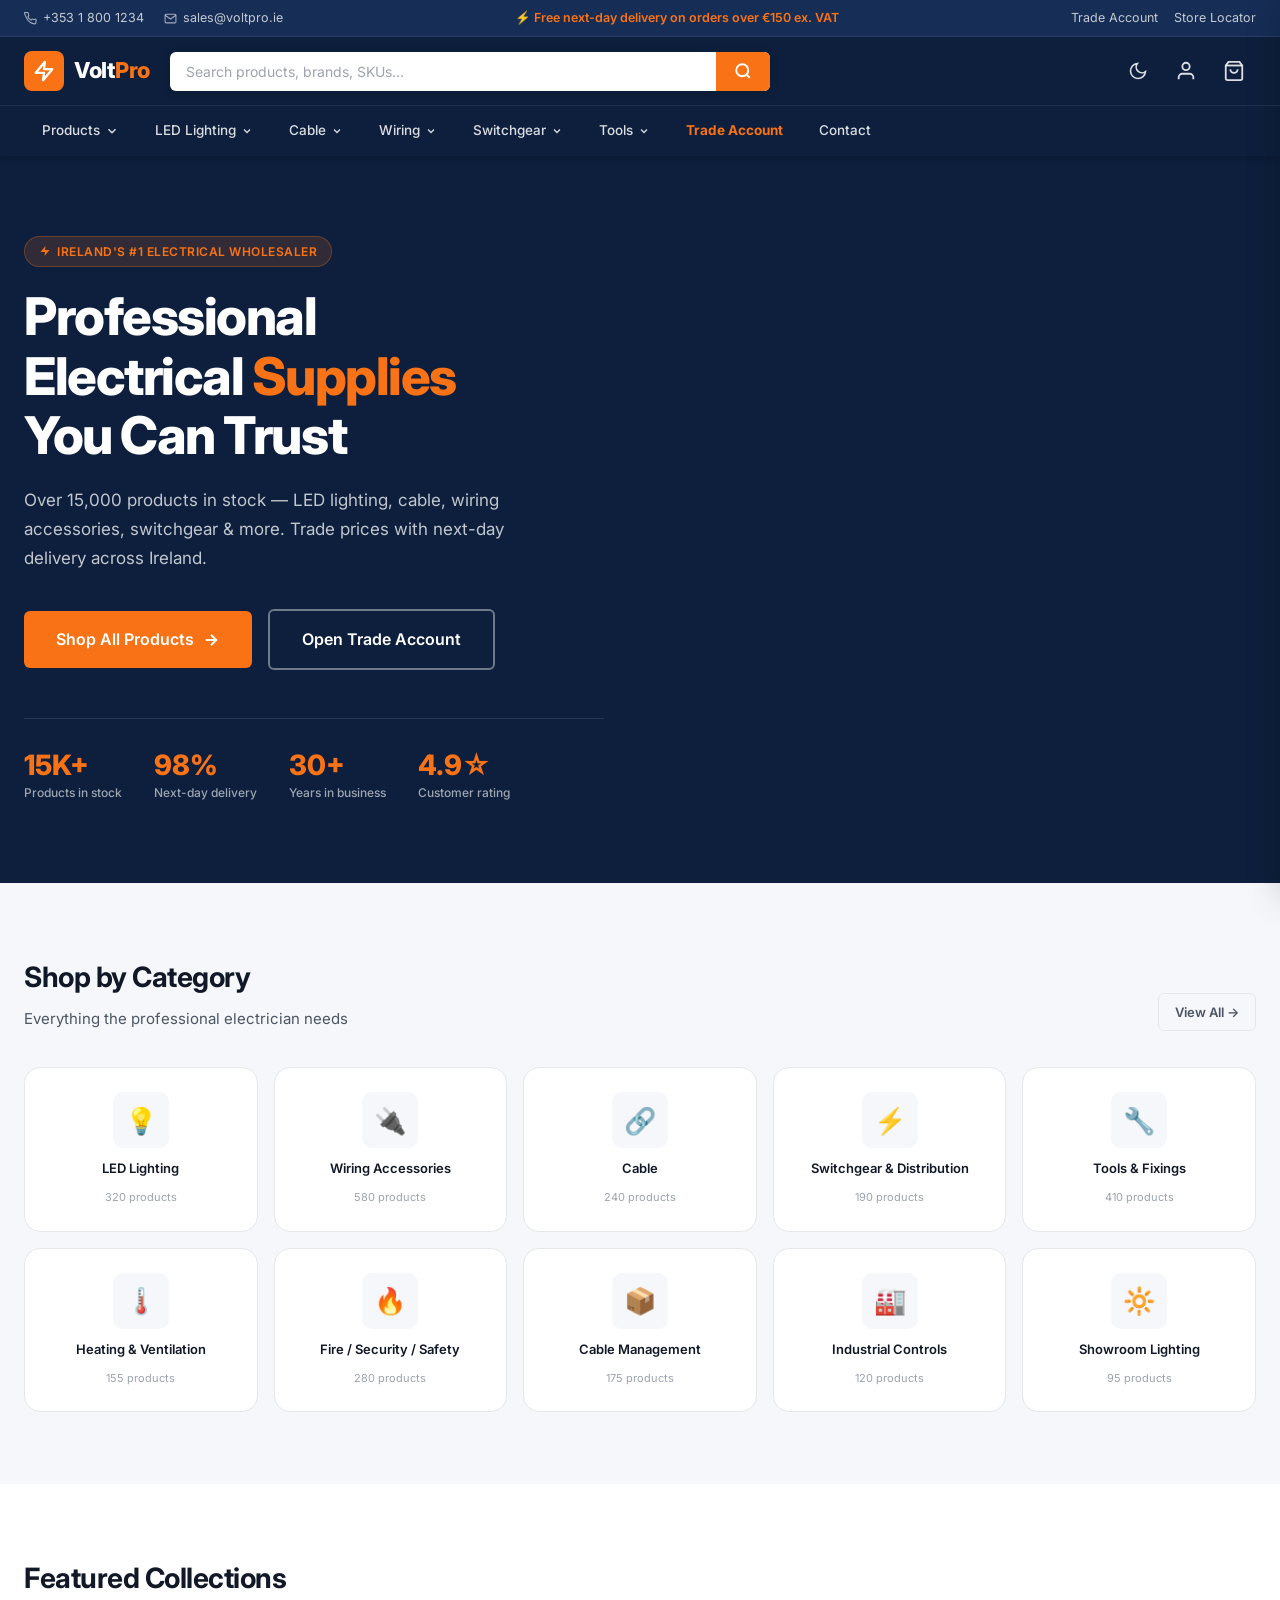
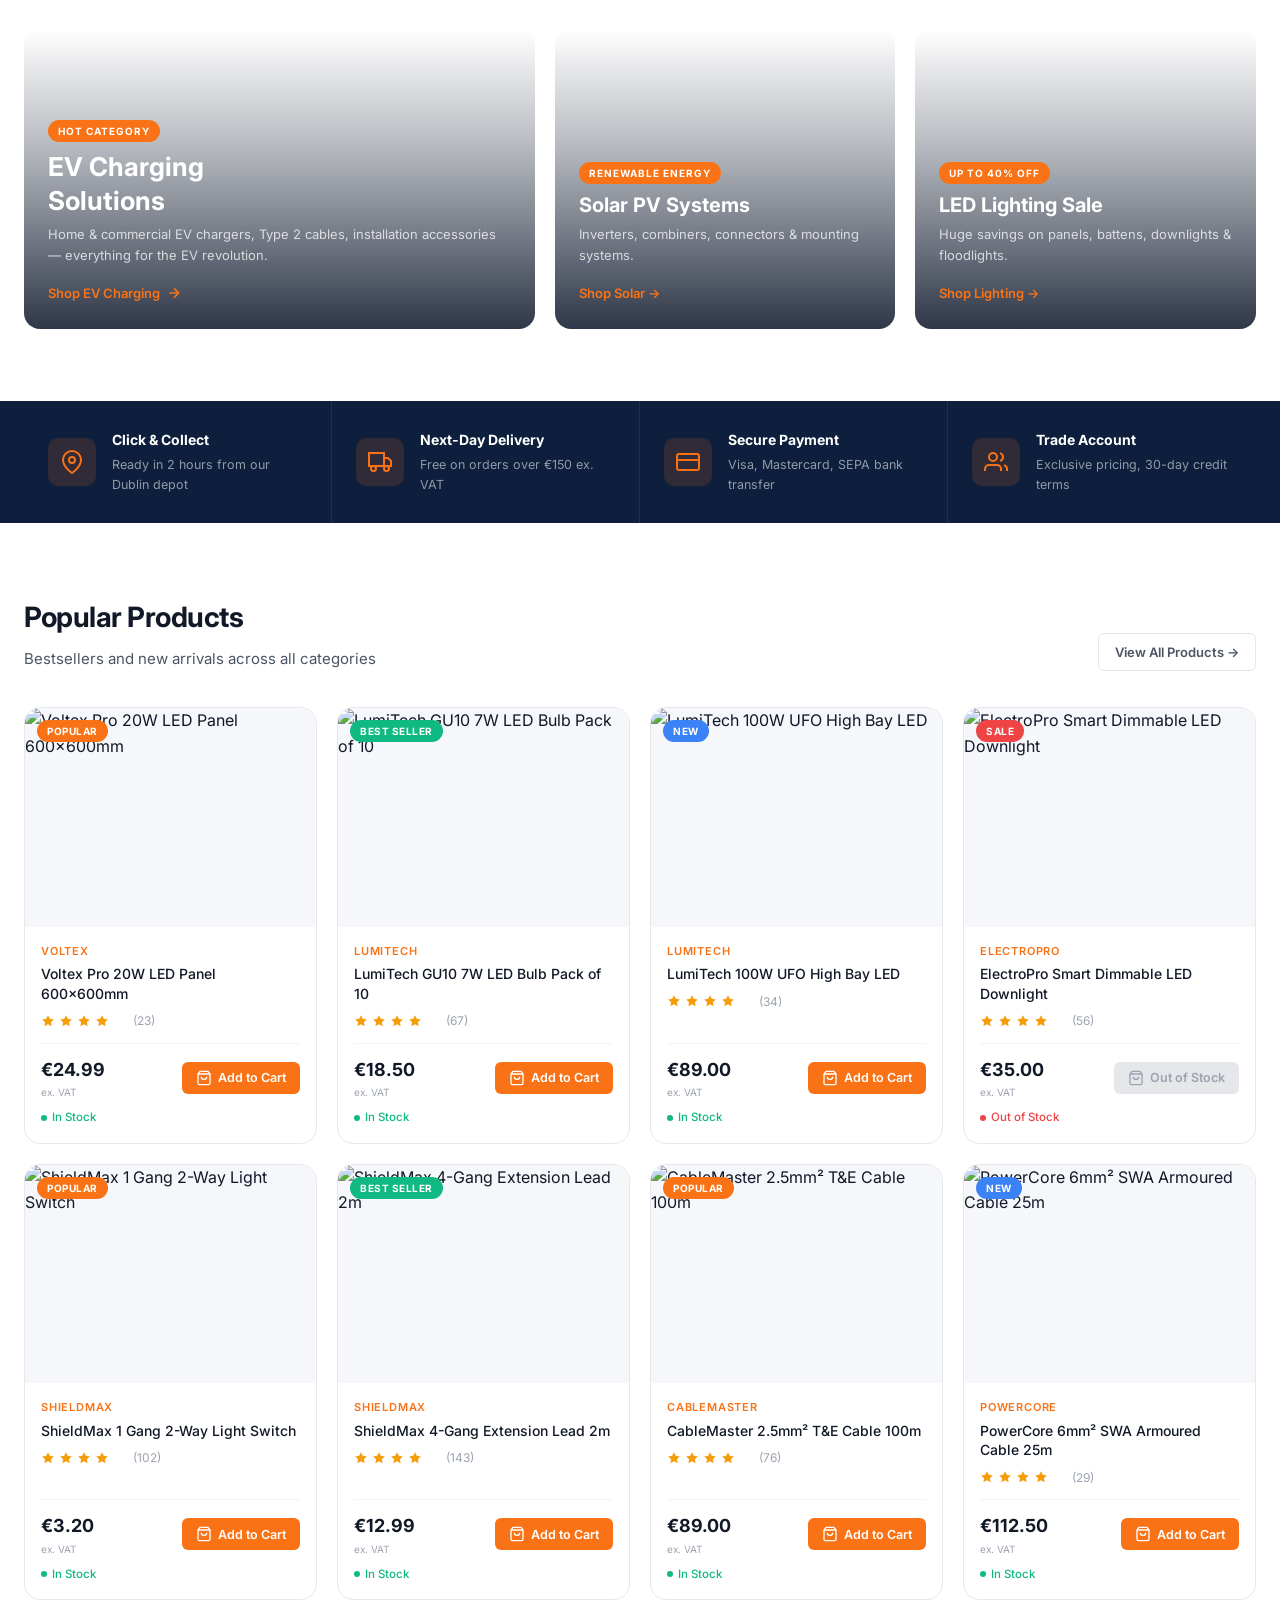
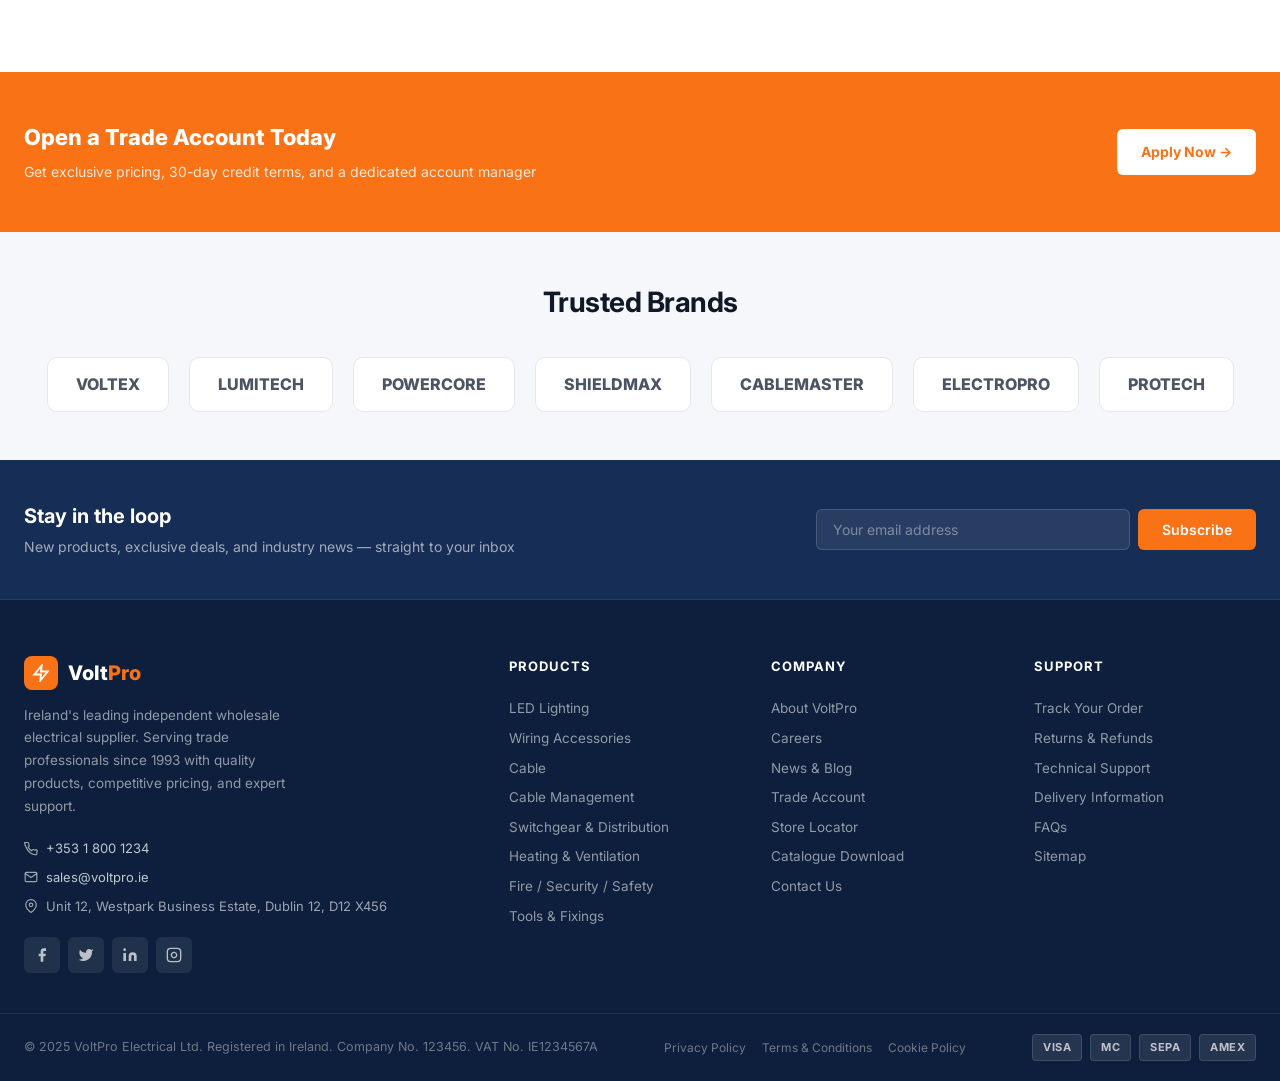
==== index.html @ 5d116925 "Remove duplicate categories from Products mega menu LED Lighting, Cable, Wiring, Switchgear, Tools a" ====
<!DOCTYPE html>
<html lang="en">
<head>
  <meta charset="UTF-8">
  <meta name="viewport" content="width=device-width, initial-scale=1.0">
  <title>VoltPro Electrical — Ireland's Leading Electrical Wholesaler</title>
  <meta name="description" content="VoltPro Electrical — wholesale electrical supplies including LED lighting, cable, wiring accessories, switchgear & more. Next-day delivery across Ireland.">
  <link rel="stylesheet" href="css/style.css">
  <link rel="stylesheet" href="css/responsive.css">
  <link rel="icon" type="image/svg+xml" href="favicon.svg">
</head>
<body>

<!-- ═══════════════════════ HEADER ═══════════════════════ -->
<header id="main-header">

  <!-- Top Bar -->
  <div class="header-top">
    <div class="container">
      <div class="header-top-inner">
        <div class="header-top-left">
          <a href="tel:+35318001234" class="header-top-link">
            <svg viewBox="0 0 24 24" width="13" height="13" fill="none" stroke="currentColor" stroke-width="2"><path d="M22 16.92v3a2 2 0 01-2.18 2 19.79 19.79 0 01-8.63-3.07A19.5 19.5 0 014.07 9.81a19.79 19.79 0 01-3.07-8.7A2 2 0 013 .92h3a2 2 0 012 1.72c.127.96.361 1.903.7 2.81a2 2 0 01-.45 2.11L7.09 8.91a16 16 0 006 6l1.27-1.27a2 2 0 012.11-.45c.907.339 1.85.573 2.81.7A2 2 0 0122 16.92z"/></svg>
            +353 1 800 1234
          </a>
          <a href="mailto:sales@voltpro.ie" class="header-top-link">
            <svg viewBox="0 0 24 24" width="13" height="13" fill="none" stroke="currentColor" stroke-width="2"><path d="M4 4h16c1.1 0 2 .9 2 2v12c0 1.1-.9 2-2 2H4c-1.1 0-2-.9-2-2V6c0-1.1.9-2 2-2z"/><polyline points="22,6 12,13 2,6"/></svg>
            sales@voltpro.ie
          </a>
        </div>
        <p class="header-top-promo">&#9889; Free next-day delivery on orders over €150 ex. VAT</p>
        <div class="header-top-right">
          <a href="cart.html" class="header-top-link">Trade Account</a>
          <a href="#" class="header-top-link">Store Locator</a>
        </div>
      </div>
    </div>
  </div>

  <!-- Main Header -->
  <div class="header-main">
    <div class="container">
      <div class="header-main-inner">
        <button id="burger-btn" aria-label="Open menu" aria-expanded="false">
          <span class="burger-line"></span>
          <span class="burger-line"></span>
          <span class="burger-line"></span>
        </button>
        <a href="index.html" class="logo">
          <div class="logo-icon">
            <svg viewBox="0 0 24 24" width="22" height="22" fill="none" stroke="#fff" stroke-width="2.5" stroke-linecap="round" stroke-linejoin="round"><polygon points="13 2 3 14 12 14 11 22 21 10 12 10 13 2"/></svg>
          </div>
          <span class="logo-text">Volt<em>Pro</em></span>
        </a>
        <div class="search-wrapper">
          <div class="search-bar">
            <input type="text" id="header-search" placeholder="Search products, brands, SKUs&hellip;" autocomplete="off">
            <button class="search-btn" aria-label="Search">
              <svg viewBox="0 0 24 24" width="18" height="18" fill="none" stroke="currentColor" stroke-width="2.5"><circle cx="11" cy="11" r="8"/><line x1="21" y1="21" x2="16.65" y2="16.65"/></svg>
            </button>
          </div>
          <div id="search-dropdown" class="search-dropdown"></div>
        </div>
        <div class="header-icons">
          <button id="dark-mode-toggle" aria-label="Toggle dark mode">
            <svg class="dark-icon-moon" viewBox="0 0 24 24" width="20" height="20" fill="none" stroke="currentColor" stroke-width="2"><path d="M21 12.79A9 9 0 1111.21 3 7 7 0 0021 12.79z"/></svg>
            <svg class="dark-icon-sun" viewBox="0 0 24 24" width="20" height="20" fill="none" stroke="currentColor" stroke-width="2"><circle cx="12" cy="12" r="5"/><line x1="12" y1="1" x2="12" y2="3"/><line x1="12" y1="21" x2="12" y2="23"/><line x1="4.22" y1="4.22" x2="5.64" y2="5.64"/><line x1="18.36" y1="18.36" x2="19.78" y2="19.78"/><line x1="1" y1="12" x2="3" y2="12"/><line x1="21" y1="12" x2="23" y2="12"/><line x1="4.22" y1="19.78" x2="5.64" y2="18.36"/><line x1="18.36" y1="5.64" x2="19.78" y2="4.22"/></svg>
          </button>
          <a href="#" class="header-icon-btn" aria-label="Account">
            <svg viewBox="0 0 24 24" width="22" height="22" fill="none" stroke="currentColor" stroke-width="2"><path d="M20 21v-2a4 4 0 00-4-4H8a4 4 0 00-4 4v2"/><circle cx="12" cy="7" r="4"/></svg>
          </a>
          <button id="cart-icon-btn" class="header-icon-btn" aria-label="Cart">
            <svg viewBox="0 0 24 24" width="22" height="22" fill="none" stroke="currentColor" stroke-width="2"><path d="M6 2L3 6v14a2 2 0 002 2h14a2 2 0 002-2V6l-3-4z"/><line x1="3" y1="6" x2="21" y2="6"/><path d="M16 10a4 4 0 01-8 0"/></svg>
            <span class="cart-count" style="display:none">0</span>
          </button>
        </div>
      </div>
    </div>
  </div>

  <!-- Navigation -->
  <nav class="main-nav" aria-label="Main navigation">
    <div class="container">
      <div class="main-nav-inner">
        <ul class="nav-list">
          <li class="nav-item nav-item-has-mega">
            <a href="category.html" class="nav-link">
              Products
              <svg viewBox="0 0 24 24" width="14" height="14" fill="none" stroke="currentColor" stroke-width="2.5"><polyline points="6 9 12 15 18 9"/></svg>
            </a>
            <div class="mega-menu">
              <div class="mega-cats-grid">
                <div class="mega-cat-col">
                  <a href="category.html?cat=cable-management" class="mega-cat-title"><span>&#128230;</span>Cable Management</a>
                  <a href="category.html?cat=cable-management&amp;sub=trunking" class="mega-sub-link">PVC Trunking &amp; Ducting</a>
                  <a href="category.html?cat=cable-management&amp;sub=conduit" class="mega-sub-link">Conduit &amp; Fittings</a>
                  <a href="category.html?cat=cable-management&amp;sub=trays" class="mega-sub-link">Cable Trays &amp; Ladders</a>
                  <a href="category.html?cat=cable-management&amp;sub=boxes" class="mega-sub-link">Back Boxes &amp; Pattresses</a>
                  <a href="category.html?cat=cable-management&amp;sub=junction" class="mega-sub-link">Junction Boxes IP44 / IP65</a>
                  <a href="category.html?cat=cable-management&amp;sub=clips" class="mega-sub-link">Cable Clips &amp; Saddles</a>
                  <a href="category.html?cat=cable-management" class="mega-see-all">All Cable Management &#8594;</a>
                </div>
                <div class="mega-cat-col">
                  <a href="category.html?cat=heating-ventilation" class="mega-cat-title"><span>&#127777;&#65039;</span>Heating &amp; Ventilation</a>
                  <a href="category.html?cat=heating-ventilation&amp;sub=heaters" class="mega-sub-link">Electric Panel Heaters</a>
                  <a href="category.html?cat=heating-ventilation&amp;sub=infrared" class="mega-sub-link">Infrared Heating Panels</a>
                  <a href="category.html?cat=heating-ventilation&amp;sub=thermostat" class="mega-sub-link">Thermostats &amp; Controls</a>
                  <a href="category.html?cat=heating-ventilation&amp;sub=fans" class="mega-sub-link">Extractor Fans</a>
                  <a href="category.html?cat=heating-ventilation&amp;sub=mvhr" class="mega-sub-link">MVHR &amp; Heat Recovery</a>
                  <a href="category.html?cat=heating-ventilation&amp;sub=towel" class="mega-sub-link">Electric Towel Rails</a>
                  <a href="category.html?cat=heating-ventilation" class="mega-see-all">All Heating &amp; Ventilation &#8594;</a>
                </div>
                <div class="mega-cat-col">
                  <a href="category.html?cat=industrial-controls" class="mega-cat-title"><span>&#127981;</span>Industrial Controls</a>
                  <a href="category.html?cat=industrial-controls&amp;sub=starters" class="mega-sub-link">Motor Starters (DOL)</a>
                  <a href="category.html?cat=industrial-controls&amp;sub=contactors" class="mega-sub-link">Contactors</a>
                  <a href="category.html?cat=industrial-controls&amp;sub=relays" class="mega-sub-link">Relays &amp; Timers</a>
                  <a href="category.html?cat=industrial-controls&amp;sub=vsd" class="mega-sub-link">Variable Speed Drives</a>
                  <a href="category.html?cat=industrial-controls&amp;sub=enclosures" class="mega-sub-link">Enclosures &amp; Cabinets</a>
                  <a href="category.html?cat=industrial-controls&amp;sub=pushbutton" class="mega-sub-link">Pushbutton &amp; Pilot Devices</a>
                  <a href="category.html?cat=industrial-controls" class="mega-see-all">All Industrial Controls &#8594;</a>
                </div>
                <div class="mega-cat-col">
                  <a href="category.html?cat=fire-security" class="mega-cat-title"><span>&#128293;</span>Fire / Security / Safety</a>
                  <a href="category.html?cat=fire-security&amp;sub=smoke" class="mega-sub-link">Smoke &amp; Heat Detectors</a>
                  <a href="category.html?cat=fire-security&amp;sub=co" class="mega-sub-link">CO Detectors</a>
                  <a href="category.html?cat=fire-security&amp;sub=panels" class="mega-sub-link">Fire Alarm Panels</a>
                  <a href="category.html?cat=fire-security&amp;sub=emergency" class="mega-sub-link">Emergency Lighting</a>
                  <a href="category.html?cat=fire-security&amp;sub=exit" class="mega-sub-link">Exit &amp; Safety Signs</a>
                  <a href="category.html?cat=fire-security&amp;sub=cctv" class="mega-sub-link">CCTV &amp; Security Cameras</a>
                  <a href="category.html?cat=fire-security&amp;sub=access" class="mega-sub-link">Access Control Systems</a>
                  <a href="category.html?cat=fire-security" class="mega-see-all">All Fire / Security &#8594;</a>
                </div>
                <div class="mega-cat-col">
                  <a href="category.html?cat=showroom-lighting" class="mega-cat-title"><span>&#128262;</span>Showroom Lighting</a>
                  <a href="category.html?cat=showroom-lighting&amp;sub=track" class="mega-sub-link">Track &amp; Rail Systems</a>
                  <a href="category.html?cat=showroom-lighting&amp;sub=pendants" class="mega-sub-link">Pendant Lights</a>
                  <a href="category.html?cat=showroom-lighting&amp;sub=spotlights" class="mega-sub-link">Adjustable Spotlights</a>
                  <a href="category.html?cat=showroom-lighting&amp;sub=architectural" class="mega-sub-link">Architectural Lighting</a>
                  <a href="category.html?cat=showroom-lighting&amp;sub=display" class="mega-sub-link">Display &amp; Accent Lighting</a>
                  <a href="category.html?cat=showroom-lighting&amp;sub=recessed" class="mega-sub-link">Recessed Ceiling Lights</a>
                  <a href="category.html?cat=showroom-lighting" class="mega-see-all">All Showroom Lighting &#8594;</a>
                </div>
              </div>
              <div class="mega-menu-promo">
                <div class="mega-menu-promo-content">
                  <p class="mega-menu-promo-tag">New Range</p>
                  <h3>EV Charging Solutions</h3>
                  <p>Home &amp; commercial EV chargers, cables &amp; accessories</p>
                  <a href="category.html" class="btn btn-primary btn-sm">Shop Now &#8594;</a>
                </div>
              </div>
            </div>
          </li>
          <li class="nav-item nav-item-has-dropdown">
            <a href="category.html?cat=led-lighting" class="nav-link">LED Lighting <svg viewBox="0 0 24 24" width="12" height="12" fill="none" stroke="currentColor" stroke-width="2.5"><polyline points="6 9 12 15 18 9"/></svg></a>
            <div class="nav-dropdown">
              <a href="category.html?cat=led-lighting&amp;sub=panels" class="nav-dropdown-link">LED Panels 600&times;600mm</a>
              <a href="category.html?cat=led-lighting&amp;sub=downlights" class="nav-dropdown-link">GU10 / GU5.3 Downlights</a>
              <a href="category.html?cat=led-lighting&amp;sub=battens" class="nav-dropdown-link">Battens &amp; Tubes</a>
              <a href="category.html?cat=led-lighting&amp;sub=floodlights" class="nav-dropdown-link">Floodlights IP65</a>
              <a href="category.html?cat=led-lighting&amp;sub=high-bays" class="nav-dropdown-link">High Bay &amp; UFO</a>
              <a href="category.html?cat=led-lighting&amp;sub=strips" class="nav-dropdown-link">LED Strip Lights</a>
              <a href="category.html?cat=led-lighting&amp;sub=emergency" class="nav-dropdown-link">Emergency &amp; Bulkheads</a>
              <a href="category.html?cat=led-lighting" class="nav-dropdown-see-all">All LED Lighting &rarr;</a>
            </div>
          </li>
          <li class="nav-item nav-item-has-dropdown">
            <a href="category.html?cat=cable" class="nav-link">Cable <svg viewBox="0 0 24 24" width="12" height="12" fill="none" stroke="currentColor" stroke-width="2.5"><polyline points="6 9 12 15 18 9"/></svg></a>
            <div class="nav-dropdown">
              <a href="category.html?cat=cable&amp;sub=te" class="nav-dropdown-link">Twin &amp; Earth (T&amp;E)</a>
              <a href="category.html?cat=cable&amp;sub=swa" class="nav-dropdown-link">SWA Armoured Cable</a>
              <a href="category.html?cat=cable&amp;sub=flex" class="nav-dropdown-link">Flexible 3-Core Cable</a>
              <a href="category.html?cat=cable&amp;sub=data" class="nav-dropdown-link">Cat5e / Cat6 Data Cable</a>
              <a href="category.html?cat=cable&amp;sub=coax" class="nav-dropdown-link">Coaxial Cable (RG6)</a>
              <a href="category.html?cat=cable&amp;sub=fire" class="nav-dropdown-link">Fire Resistant Cable</a>
              <a href="category.html?cat=cable&amp;sub=singles" class="nav-dropdown-link">Singles &amp; Submains</a>
              <a href="category.html?cat=cable" class="nav-dropdown-see-all">All Cable &rarr;</a>
            </div>
          </li>
          <li class="nav-item nav-item-has-dropdown">
            <a href="category.html?cat=wiring-accessories" class="nav-link">Wiring <svg viewBox="0 0 24 24" width="12" height="12" fill="none" stroke="currentColor" stroke-width="2.5"><polyline points="6 9 12 15 18 9"/></svg></a>
            <div class="nav-dropdown">
              <a href="category.html?cat=wiring-accessories&amp;sub=sockets" class="nav-dropdown-link">Sockets &amp; Outlets</a>
              <a href="category.html?cat=wiring-accessories&amp;sub=switches" class="nav-dropdown-link">Light Switches 1G / 2G / 3G</a>
              <a href="category.html?cat=wiring-accessories&amp;sub=dimmers" class="nav-dropdown-link">Dimmers &amp; Controllers</a>
              <a href="category.html?cat=wiring-accessories&amp;sub=usb" class="nav-dropdown-link">USB Charging Sockets</a>
              <a href="category.html?cat=wiring-accessories&amp;sub=outdoor" class="nav-dropdown-link">Outdoor Sockets IP66</a>
              <a href="category.html?cat=wiring-accessories&amp;sub=extension" class="nav-dropdown-link">Extension Leads</a>
              <a href="category.html?cat=wiring-accessories&amp;sub=grid" class="nav-dropdown-link">Grid Systems &amp; Modules</a>
              <a href="category.html?cat=wiring-accessories" class="nav-dropdown-see-all">All Wiring Accessories &rarr;</a>
            </div>
          </li>
          <li class="nav-item nav-item-has-dropdown">
            <a href="category.html?cat=switchgear" class="nav-link">Switchgear <svg viewBox="0 0 24 24" width="12" height="12" fill="none" stroke="currentColor" stroke-width="2.5"><polyline points="6 9 12 15 18 9"/></svg></a>
            <div class="nav-dropdown">
              <a href="category.html?cat=switchgear&amp;sub=cu" class="nav-dropdown-link">Consumer Units</a>
              <a href="category.html?cat=switchgear&amp;sub=mcb" class="nav-dropdown-link">MCBs Type B / C / D</a>
              <a href="category.html?cat=switchgear&amp;sub=rccb" class="nav-dropdown-link">RCCBs &amp; RCBOs</a>
              <a href="category.html?cat=switchgear&amp;sub=isolators" class="nav-dropdown-link">Isolators &amp; DP Switches</a>
              <a href="category.html?cat=switchgear&amp;sub=db" class="nav-dropdown-link">Distribution Boards</a>
              <a href="category.html?cat=switchgear&amp;sub=surge" class="nav-dropdown-link">Surge Protection (SPD)</a>
              <a href="category.html?cat=switchgear&amp;sub=fuses" class="nav-dropdown-link">Fuses &amp; Fuse Holders</a>
              <a href="category.html?cat=switchgear" class="nav-dropdown-see-all">All Switchgear &rarr;</a>
            </div>
          </li>
          <li class="nav-item nav-item-has-dropdown">
            <a href="category.html?cat=tools-fixings" class="nav-link">Tools <svg viewBox="0 0 24 24" width="12" height="12" fill="none" stroke="currentColor" stroke-width="2.5"><polyline points="6 9 12 15 18 9"/></svg></a>
            <div class="nav-dropdown">
              <a href="category.html?cat=tools-fixings&amp;sub=hand" class="nav-dropdown-link">Electrician Hand Tools</a>
              <a href="category.html?cat=tools-fixings&amp;sub=test" class="nav-dropdown-link">Test &amp; Measurement</a>
              <a href="category.html?cat=tools-fixings&amp;sub=cable-tools" class="nav-dropdown-link">Cable Strippers &amp; Cutters</a>
              <a href="category.html?cat=tools-fixings&amp;sub=crimp" class="nav-dropdown-link">Crimping Tools &amp; Sets</a>
              <a href="category.html?cat=tools-fixings&amp;sub=fish" class="nav-dropdown-link">Fish Rods &amp; Draw Tapes</a>
              <a href="category.html?cat=tools-fixings&amp;sub=ties" class="nav-dropdown-link">Cable Ties &amp; Fixings</a>
              <a href="category.html?cat=tools-fixings&amp;sub=connectors" class="nav-dropdown-link">Wire Connectors (Wago)</a>
              <a href="category.html?cat=tools-fixings" class="nav-dropdown-see-all">All Tools &amp; Fixings &rarr;</a>
            </div>
          </li>
          <li class="nav-item"><a href="cart.html" class="nav-link" style="color:var(--accent);font-weight:700">Trade Account</a></li>
          <li class="nav-item"><a href="#contact" class="nav-link">Contact</a></li>
        </ul>
      </div>
    </div>
  </nav>

</header>

<!-- ═══════════════════════ MOBILE NAV ═══════════════════════ -->
<nav id="mobile-nav" aria-label="Mobile navigation">
  <div class="mobile-nav-header">
    <a href="index.html" class="logo" style="font-size:18px">
      <div class="logo-icon" style="width:32px;height:32px">
        <svg viewBox="0 0 24 24" width="18" height="18" fill="none" stroke="#fff" stroke-width="2.5"><polygon points="13 2 3 14 12 14 11 22 21 10 12 10 13 2"/></svg>
      </div>
      <span class="logo-text">Volt<em>Pro</em></span>
    </a>
    <button id="mobile-nav-close" class="mobile-nav-close" aria-label="Close menu">
      <svg viewBox="0 0 24 24" width="22" height="22" fill="none" stroke="currentColor" stroke-width="2.5"><line x1="18" y1="6" x2="6" y2="18"/><line x1="6" y1="6" x2="18" y2="18"/></svg>
    </button>
  </div>
  <div class="mobile-nav-body">
    <div class="mobile-nav-parent">
      <button class="mobile-nav-toggle">
        Products
        <svg viewBox="0 0 24 24" width="16" height="16" fill="none" stroke="currentColor" stroke-width="2.5"><polyline points="6 9 12 15 18 9"/></svg>
      </button>
      <div class="mobile-nav-submenu">
        <a href="category.html?cat=showroom-lighting">Showroom Lighting</a>
        <a href="category.html?cat=led-lighting">LED Lighting</a>
        <a href="category.html?cat=wiring-accessories">Wiring Accessories</a>
        <a href="category.html?cat=heating-ventilation">Heating &amp; Ventilation</a>
        <a href="category.html?cat=cable">Cable</a>
        <a href="category.html?cat=cable-management">Cable Management</a>
        <a href="category.html?cat=switchgear">Switchgear &amp; Distribution</a>
        <a href="category.html?cat=industrial-controls">Industrial Controls</a>
        <a href="category.html?cat=fire-security">Fire / Security / Safety</a>
        <a href="category.html?cat=tools-fixings">Tools &amp; Fixings</a>
      </div>
    </div>
    <a href="category.html?cat=led-lighting" class="mobile-nav-link">LED Lighting</a>
    <a href="category.html?cat=cable" class="mobile-nav-link">Cable</a>
    <a href="category.html?cat=wiring-accessories" class="mobile-nav-link">Wiring Accessories</a>
    <a href="category.html?cat=tools-fixings" class="mobile-nav-link">Tools &amp; Fixings</a>
    <a href="cart.html" class="mobile-nav-link" style="color:var(--accent)">Trade Account</a>
    <a href="#contact" class="mobile-nav-link">Contact</a>
  </div>
  <div class="mobile-nav-footer">
    <p class="mobile-nav-contact">Call us free on</p>
    <p class="mobile-nav-phone">+353 1 800 1234</p>
  </div>
</nav>

<!-- ═══════════════════════ MINI CART ═══════════════════════ -->
<aside id="cart-sidebar" aria-label="Shopping cart">
  <div class="cart-sidebar-header">
    <span class="cart-sidebar-title">Your Cart</span>
    <button id="cart-sidebar-close" class="cart-sidebar-close" aria-label="Close cart">
      <svg viewBox="0 0 24 24" width="20" height="20" fill="none" stroke="currentColor" stroke-width="2.5"><line x1="18" y1="6" x2="6" y2="18"/><line x1="6" y1="6" x2="18" y2="18"/></svg>
    </button>
  </div>
  <div id="mini-cart-items"></div>
  <div class="cart-sidebar-footer">
    <div class="cart-sidebar-subtotal">
      <span>Subtotal (ex. VAT)</span>
      <span id="mini-cart-total">€0.00</span>
    </div>
    <p class="cart-sidebar-note">Free delivery on orders over €150 ex. VAT</p>
    <div class="cart-sidebar-actions">
      <a href="cart.html" class="btn btn-primary btn-block">View Cart &amp; Checkout</a>
      <button onclick="document.getElementById('cart-sidebar').classList.remove('open');document.getElementById('overlay').classList.remove('active');document.body.classList.remove('no-scroll')" class="btn btn-ghost btn-block">Continue Shopping</button>
    </div>
  </div>
</aside>

<div id="overlay"></div>

<!-- ═══════════════════════ MAIN ═══════════════════════ -->
<main>

  <!-- Hero -->
  <section class="hero">
    <div class="hero-bg"></div>
    <div class="hero-gradient"></div>
    <div class="container">
      <div class="hero-content">
        <p class="hero-badge">
          <svg viewBox="0 0 24 24" width="12" height="12" fill="currentColor"><polygon points="13 2 3 14 12 14 11 22 21 10 12 10 13 2"/></svg>
          Ireland's #1 Electrical Wholesaler
        </p>
        <h1 class="hero-title">
          Professional<br>
          Electrical <span>Supplies</span><br>
          You Can Trust
        </h1>
        <p class="hero-subtitle">
          Over 15,000 products in stock &mdash; LED lighting, cable, wiring accessories, switchgear &amp; more. Trade prices with next-day delivery across Ireland.
        </p>
        <div class="hero-cta">
          <a href="category.html" class="btn btn-primary btn-lg">
            Shop All Products
            <svg viewBox="0 0 24 24" width="18" height="18" fill="none" stroke="currentColor" stroke-width="2.5"><line x1="5" y1="12" x2="19" y2="12"/><polyline points="12 5 19 12 12 19"/></svg>
          </a>
          <a href="cart.html" class="btn btn-outline btn-lg" style="border-color:rgba(255,255,255,.4);color:#fff">
            Open Trade Account
          </a>
        </div>
        <div class="hero-stats">
          <div>
            <p class="hero-stat-value">15K+</p>
            <p class="hero-stat-label">Products in stock</p>
          </div>
          <div>
            <p class="hero-stat-value">98%</p>
            <p class="hero-stat-label">Next-day delivery</p>
          </div>
          <div>
            <p class="hero-stat-value">30+</p>
            <p class="hero-stat-label">Years in business</p>
          </div>
          <div>
            <p class="hero-stat-value">4.9&star;</p>
            <p class="hero-stat-label">Customer rating</p>
          </div>
        </div>
      </div>
    </div>
  </section>

  <!-- Categories -->
  <section class="section" style="background:var(--bg-secondary)">
    <div class="container">
      <div class="section-header">
        <div>
          <h2 class="section-title">Shop by Category</h2>
          <p class="section-subtitle mb-0">Everything the professional electrician needs</p>
        </div>
        <a href="category.html" class="btn btn-ghost btn-sm">View All &rarr;</a>
      </div>
      <div class="categories-grid">
        <a href="category.html?cat=led-lighting" class="category-card">
          <div class="category-icon">&#128161;</div>
          <p class="category-name">LED Lighting</p>
          <p class="category-count">320 products</p>
        </a>
        <a href="category.html?cat=wiring-accessories" class="category-card">
          <div class="category-icon">&#128268;</div>
          <p class="category-name">Wiring Accessories</p>
          <p class="category-count">580 products</p>
        </a>
        <a href="category.html?cat=cable" class="category-card">
          <div class="category-icon">&#128279;</div>
          <p class="category-name">Cable</p>
          <p class="category-count">240 products</p>
        </a>
        <a href="category.html?cat=switchgear" class="category-card">
          <div class="category-icon">&#9889;</div>
          <p class="category-name">Switchgear &amp; Distribution</p>
          <p class="category-count">190 products</p>
        </a>
        <a href="category.html?cat=tools-fixings" class="category-card">
          <div class="category-icon">&#128295;</div>
          <p class="category-name">Tools &amp; Fixings</p>
          <p class="category-count">410 products</p>
        </a>
        <a href="category.html?cat=heating-ventilation" class="category-card">
          <div class="category-icon">&#127777;&#65039;</div>
          <p class="category-name">Heating &amp; Ventilation</p>
          <p class="category-count">155 products</p>
        </a>
        <a href="category.html?cat=fire-security" class="category-card">
          <div class="category-icon">&#128293;</div>
          <p class="category-name">Fire / Security / Safety</p>
          <p class="category-count">280 products</p>
        </a>
        <a href="category.html?cat=cable-management" class="category-card">
          <div class="category-icon">&#128230;</div>
          <p class="category-name">Cable Management</p>
          <p class="category-count">175 products</p>
        </a>
        <a href="category.html?cat=industrial-controls" class="category-card">
          <div class="category-icon">&#127981;</div>
          <p class="category-name">Industrial Controls</p>
          <p class="category-count">120 products</p>
        </a>
        <a href="category.html?cat=showroom-lighting" class="category-card">
          <div class="category-icon">&#128262;</div>
          <p class="category-name">Showroom Lighting</p>
          <p class="category-count">95 products</p>
        </a>
      </div>
    </div>
  </section>

  <!-- Promo Banners -->
  <section class="section">
    <div class="container">
      <h2 class="section-title" style="margin-bottom:28px">Featured Collections</h2>
      <div class="promo-grid">
        <div class="promo-card promo-card-lg">
          <div class="promo-bg" style="background-image:url('https://picsum.photos/800/500?random=60')"></div>
          <div class="promo-overlay"></div>
          <div class="promo-content">
            <span class="promo-tag">Hot Category</span>
            <h3 class="promo-title">EV Charging<br>Solutions</h3>
            <p class="promo-desc">Home &amp; commercial EV chargers, Type 2 cables, installation accessories &mdash; everything for the EV revolution.</p>
            <a href="category.html" class="promo-link">Shop EV Charging <svg viewBox="0 0 24 24" width="16" height="16" fill="none" stroke="currentColor" stroke-width="2.5"><line x1="5" y1="12" x2="19" y2="12"/><polyline points="12 5 19 12 12 19"/></svg></a>
          </div>
        </div>
        <div class="promo-card">
          <div class="promo-bg" style="background-image:url('https://picsum.photos/500/400?random=61')"></div>
          <div class="promo-overlay"></div>
          <div class="promo-content">
            <span class="promo-tag">Renewable Energy</span>
            <h3 class="promo-title">Solar PV Systems</h3>
            <p class="promo-desc">Inverters, combiners, connectors &amp; mounting systems.</p>
            <a href="category.html" class="promo-link">Shop Solar &rarr;</a>
          </div>
        </div>
        <div class="promo-card">
          <div class="promo-bg" style="background-image:url('https://picsum.photos/500/400?random=62')"></div>
          <div class="promo-overlay"></div>
          <div class="promo-content">
            <span class="promo-tag">Up to 40% Off</span>
            <h3 class="promo-title">LED Lighting Sale</h3>
            <p class="promo-desc">Huge savings on panels, battens, downlights &amp; floodlights.</p>
            <a href="category.html?cat=led-lighting" class="promo-link">Shop Lighting &rarr;</a>
          </div>
        </div>
      </div>
    </div>
  </section>

  <!-- Trust Block -->
  <section class="trust-block">
    <div class="container">
      <div class="trust-grid">
        <div class="trust-item">
          <div class="trust-icon">
            <svg viewBox="0 0 24 24" width="24" height="24" fill="none" stroke="currentColor" stroke-width="2"><path d="M21 10c0 7-9 13-9 13s-9-6-9-13a9 9 0 0118 0z"/><circle cx="12" cy="10" r="3"/></svg>
          </div>
          <div>
            <p class="trust-title">Click &amp; Collect</p>
            <p class="trust-desc">Ready in 2 hours from our Dublin depot</p>
          </div>
        </div>
        <div class="trust-item">
          <div class="trust-icon">
            <svg viewBox="0 0 24 24" width="24" height="24" fill="none" stroke="currentColor" stroke-width="2"><rect x="1" y="3" width="15" height="13"/><polygon points="16 8 20 8 23 11 23 16 16 16 16 8"/><circle cx="5.5" cy="18.5" r="2.5"/><circle cx="18.5" cy="18.5" r="2.5"/></svg>
          </div>
          <div>
            <p class="trust-title">Next-Day Delivery</p>
            <p class="trust-desc">Free on orders over €150 ex. VAT</p>
          </div>
        </div>
        <div class="trust-item">
          <div class="trust-icon">
            <svg viewBox="0 0 24 24" width="24" height="24" fill="none" stroke="currentColor" stroke-width="2"><rect x="1" y="4" width="22" height="16" rx="2" ry="2"/><line x1="1" y1="10" x2="23" y2="10"/></svg>
          </div>
          <div>
            <p class="trust-title">Secure Payment</p>
            <p class="trust-desc">Visa, Mastercard, SEPA bank transfer</p>
          </div>
        </div>
        <div class="trust-item">
          <div class="trust-icon">
            <svg viewBox="0 0 24 24" width="24" height="24" fill="none" stroke="currentColor" stroke-width="2"><path d="M17 21v-2a4 4 0 00-4-4H5a4 4 0 00-4 4v2"/><circle cx="9" cy="7" r="4"/><path d="M23 21v-2a4 4 0 00-3-3.87"/><path d="M16 3.13a4 4 0 010 7.75"/></svg>
          </div>
          <div>
            <p class="trust-title">Trade Account</p>
            <p class="trust-desc">Exclusive pricing, 30-day credit terms</p>
          </div>
        </div>
      </div>
    </div>
  </section>

  <!-- Featured Products -->
  <section class="section">
    <div class="container">
      <div class="section-header">
        <div>
          <h2 class="section-title">Popular Products</h2>
          <p class="section-subtitle mb-0">Bestsellers and new arrivals across all categories</p>
        </div>
        <a href="category.html" class="btn btn-ghost btn-sm">View All Products &rarr;</a>
      </div>
      <div class="product-grid" id="featured-grid"></div>
    </div>
  </section>

  <!-- CTA Banner -->
  <section class="section-sm" style="background:var(--accent)">
    <div class="container">
      <div style="display:flex;align-items:center;justify-content:space-between;gap:24px;flex-wrap:wrap">
        <div>
          <h2 style="font-size:22px;font-weight:800;color:#fff;margin-bottom:6px">Open a Trade Account Today</h2>
          <p style="color:rgba(255,255,255,.85);font-size:14px">Get exclusive pricing, 30-day credit terms, and a dedicated account manager</p>
        </div>
        <a href="cart.html" class="btn" style="background:#fff;color:var(--accent);font-weight:700;flex-shrink:0">Apply Now &rarr;</a>
      </div>
    </div>
  </section>

  <!-- Brands -->
  <section class="section-sm" style="background:var(--bg-secondary)">
    <div class="container">
      <h2 class="section-title text-center" style="margin-bottom:32px">Trusted Brands</h2>
      <div style="display:flex;align-items:center;justify-content:center;gap:20px;flex-wrap:wrap">
        <div style="padding:14px 28px;background:var(--bg-card);border:1px solid var(--border);border-radius:var(--radius);font-size:16px;font-weight:800;color:var(--text-secondary)">VOLTEX</div>
        <div style="padding:14px 28px;background:var(--bg-card);border:1px solid var(--border);border-radius:var(--radius);font-size:16px;font-weight:800;color:var(--text-secondary)">LUMITECH</div>
        <div style="padding:14px 28px;background:var(--bg-card);border:1px solid var(--border);border-radius:var(--radius);font-size:16px;font-weight:800;color:var(--text-secondary)">POWERCORE</div>
        <div style="padding:14px 28px;background:var(--bg-card);border:1px solid var(--border);border-radius:var(--radius);font-size:16px;font-weight:800;color:var(--text-secondary)">SHIELDMAX</div>
        <div style="padding:14px 28px;background:var(--bg-card);border:1px solid var(--border);border-radius:var(--radius);font-size:16px;font-weight:800;color:var(--text-secondary)">CABLEMASTER</div>
        <div style="padding:14px 28px;background:var(--bg-card);border:1px solid var(--border);border-radius:var(--radius);font-size:16px;font-weight:800;color:var(--text-secondary)">ELECTROPRO</div>
        <div style="padding:14px 28px;background:var(--bg-card);border:1px solid var(--border);border-radius:var(--radius);font-size:16px;font-weight:800;color:var(--text-secondary)">PROTECH</div>
      </div>
    </div>
  </section>

</main>

<!-- ═══════════════════════ FOOTER ═══════════════════════ -->
<footer id="contact">
  <div class="footer-newsletter">
    <div class="container">
      <div class="footer-newsletter-inner">
        <div class="footer-newsletter-text">
          <h3>Stay in the loop</h3>
          <p>New products, exclusive deals, and industry news &mdash; straight to your inbox</p>
        </div>
        <form class="footer-newsletter-form" id="newsletter-form">
          <input type="email" placeholder="Your email address" required>
          <button type="submit" class="btn btn-primary">Subscribe</button>
        </form>
      </div>
    </div>
  </div>
  <div class="footer-main">
    <div class="container">
      <div class="footer-grid">
        <div class="footer-brand">
          <div class="footer-logo">
            <div class="logo-icon" style="width:34px;height:34px">
              <svg viewBox="0 0 24 24" width="18" height="18" fill="none" stroke="#fff" stroke-width="2.5"><polygon points="13 2 3 14 12 14 11 22 21 10 12 10 13 2"/></svg>
            </div>
            <span>Volt<em style="color:var(--accent);font-style:normal">Pro</em></span>
          </div>
          <p class="footer-desc">Ireland's leading independent wholesale electrical supplier. Serving trade professionals since 1993 with quality products, competitive pricing, and expert support.</p>
          <div class="footer-contact-item"><svg viewBox="0 0 24 24" width="14" height="14" fill="none" stroke="currentColor" stroke-width="2"><path d="M22 16.92v3a2 2 0 01-2.18 2 19.79 19.79 0 01-8.63-3.07A19.5 19.5 0 014.07 9.81a19.79 19.79 0 01-3.07-8.7A2 2 0 013 .92h3a2 2 0 012 1.72c.127.96.361 1.903.7 2.81a2 2 0 01-.45 2.11L7.09 8.91a16 16 0 006 6l1.27-1.27a2 2 0 012.11-.45c.907.339 1.85.573 2.81.7A2 2 0 0122 16.92z"/></svg><a href="tel:+35318001234">+353 1 800 1234</a></div>
          <div class="footer-contact-item"><svg viewBox="0 0 24 24" width="14" height="14" fill="none" stroke="currentColor" stroke-width="2"><path d="M4 4h16c1.1 0 2 .9 2 2v12c0 1.1-.9 2-2 2H4c-1.1 0-2-.9-2-2V6c0-1.1.9-2 2-2z"/><polyline points="22,6 12,13 2,6"/></svg><a href="mailto:sales@voltpro.ie">sales@voltpro.ie</a></div>
          <div class="footer-contact-item"><svg viewBox="0 0 24 24" width="14" height="14" fill="none" stroke="currentColor" stroke-width="2"><path d="M21 10c0 7-9 13-9 13s-9-6-9-13a9 9 0 0118 0z"/><circle cx="12" cy="10" r="3"/></svg>Unit 12, Westpark Business Estate, Dublin 12, D12 X456</div>
          <div class="social-links">
            <a href="#" class="social-link" aria-label="Facebook"><svg viewBox="0 0 24 24" width="16" height="16" fill="currentColor"><path d="M18 2h-3a5 5 0 00-5 5v3H7v4h3v8h4v-8h3l1-4h-4V7a1 1 0 011-1h3z"/></svg></a>
            <a href="#" class="social-link" aria-label="Twitter"><svg viewBox="0 0 24 24" width="16" height="16" fill="currentColor"><path d="M23 3a10.9 10.9 0 01-3.14 1.53 4.48 4.48 0 00-7.86 3v1A10.66 10.66 0 013 4s-4 9 5 13a11.64 11.64 0 01-7 2c9 5 20 0 20-11.5a4.5 4.5 0 00-.08-.83A7.72 7.72 0 0023 3z"/></svg></a>
            <a href="#" class="social-link" aria-label="LinkedIn"><svg viewBox="0 0 24 24" width="16" height="16" fill="currentColor"><path d="M16 8a6 6 0 016 6v7h-4v-7a2 2 0 00-2-2 2 2 0 00-2 2v7h-4v-7a6 6 0 016-6zM2 9h4v12H2z"/><circle cx="4" cy="4" r="2"/></svg></a>
            <a href="#" class="social-link" aria-label="Instagram"><svg viewBox="0 0 24 24" width="16" height="16" fill="none" stroke="currentColor" stroke-width="2"><rect x="2" y="2" width="20" height="20" rx="5" ry="5"/><path d="M16 11.37A4 4 0 1112.63 8 4 4 0 0116 11.37z"/><line x1="17.5" y1="6.5" x2="17.51" y2="6.5"/></svg></a>
          </div>
        </div>
        <div>
          <p class="footer-col-title">Products</p>
          <a href="category.html?cat=led-lighting" class="footer-link">LED Lighting</a>
          <a href="category.html?cat=wiring-accessories" class="footer-link">Wiring Accessories</a>
          <a href="category.html?cat=cable" class="footer-link">Cable</a>
          <a href="category.html?cat=cable-management" class="footer-link">Cable Management</a>
          <a href="category.html?cat=switchgear" class="footer-link">Switchgear &amp; Distribution</a>
          <a href="category.html?cat=heating-ventilation" class="footer-link">Heating &amp; Ventilation</a>
          <a href="category.html?cat=fire-security" class="footer-link">Fire / Security / Safety</a>
          <a href="category.html?cat=tools-fixings" class="footer-link">Tools &amp; Fixings</a>
        </div>
        <div>
          <p class="footer-col-title">Company</p>
          <a href="#" class="footer-link">About VoltPro</a>
          <a href="#" class="footer-link">Careers</a>
          <a href="#" class="footer-link">News &amp; Blog</a>
          <a href="cart.html" class="footer-link">Trade Account</a>
          <a href="#" class="footer-link">Store Locator</a>
          <a href="#" class="footer-link">Catalogue Download</a>
          <a href="#contact" class="footer-link">Contact Us</a>
        </div>
        <div>
          <p class="footer-col-title">Support</p>
          <a href="#" class="footer-link">Track Your Order</a>
          <a href="#" class="footer-link">Returns &amp; Refunds</a>
          <a href="#" class="footer-link">Technical Support</a>
          <a href="#" class="footer-link">Delivery Information</a>
          <a href="#" class="footer-link">FAQs</a>
          <a href="#" class="footer-link">Sitemap</a>
        </div>
      </div>
    </div>
  </div>
  <div class="footer-bottom">
    <div class="container">
      <div class="footer-bottom-inner">
        <p class="footer-copyright">&copy; 2025 VoltPro Electrical Ltd. Registered in Ireland. Company No. 123456. VAT No. IE1234567A</p>
        <div class="footer-legal-links">
          <a href="#">Privacy Policy</a>
          <a href="#">Terms &amp; Conditions</a>
          <a href="#">Cookie Policy</a>
        </div>
        <div class="payment-icons">
          <span class="payment-icon">VISA</span>
          <span class="payment-icon">MC</span>
          <span class="payment-icon">SEPA</span>
          <span class="payment-icon">AMEX</span>
        </div>
      </div>
    </div>
  </div>
</footer>

<button id="back-to-top" aria-label="Back to top">
  <svg viewBox="0 0 24 24" width="20" height="20" fill="none" stroke="currentColor" stroke-width="2.5"><polyline points="18 15 12 9 6 15"/></svg>
</button>

<script src="js/cart.js"></script>
<script src="js/filters.js"></script>
<script src="js/main.js"></script>
</body>
</html>
---- css/style.css ----
/* ============================================================
   VoltPro Electrical — Main Stylesheet
   ============================================================ */

/* ── Google Fonts ─────────────────────────────────────────── */
@import url('https://fonts.googleapis.com/css2?family=Inter:wght@300;400;500;600;700;800&display=swap');

/* ── CSS Variables ────────────────────────────────────────── */
:root {
  --primary:        #0d1f3c;
  --primary-light:  #162d55;
  --accent:         #f97316;
  --accent-hover:   #ea6c0a;
  --accent-light:   #fff7ed;
  --bg:             #ffffff;
  --bg-secondary:   #f5f7fa;
  --bg-card:        #ffffff;
  --text:           #111827;
  --text-secondary: #4b5563;
  --text-muted:     #9ca3af;
  --border:         #e5e7eb;
  --border-light:   #f3f4f6;
  --success:        #10b981;
  --warning:        #f59e0b;
  --danger:         #ef4444;
  --info:           #3b82f6;
  --shadow-sm:      0 1px 3px rgba(0,0,0,.08), 0 1px 2px rgba(0,0,0,.05);
  --shadow-md:      0 4px 12px rgba(0,0,0,.1), 0 2px 4px rgba(0,0,0,.06);
  --shadow-lg:      0 10px 30px rgba(0,0,0,.12), 0 4px 8px rgba(0,0,0,.08);
  --shadow-xl:      0 20px 50px rgba(0,0,0,.15);
  --radius-sm:      6px;
  --radius:         10px;
  --radius-lg:      16px;
  --radius-xl:      24px;
  --transition:     .2s ease;
  --header-height:  64px;
  --font:           'Inter', -apple-system, BlinkMacSystemFont, 'Segoe UI', sans-serif;
}

[data-theme="dark"] {
  --bg:             #0f172a;
  --bg-secondary:   #1e293b;
  --bg-card:        #1e293b;
  --text:           #f1f5f9;
  --text-secondary: #94a3b8;
  --text-muted:     #64748b;
  --border:         #334155;
  --border-light:   #1e293b;
  --shadow-sm:      0 1px 3px rgba(0,0,0,.3);
  --shadow-md:      0 4px 12px rgba(0,0,0,.4);
  --shadow-lg:      0 10px 30px rgba(0,0,0,.5);
}

/* ── Reset & Base ─────────────────────────────────────────── */
*, *::before, *::after { box-sizing: border-box; margin: 0; padding: 0; }

html { scroll-behavior: smooth; font-size: 16px; }

body {
  font-family: var(--font);
  background: var(--bg);
  color: var(--text);
  line-height: 1.6;
  -webkit-font-smoothing: antialiased;
  transition: background var(--transition), color var(--transition);
}

body.no-scroll { overflow: hidden; }

a { color: inherit; text-decoration: none; transition: color var(--transition); }
a:hover { color: var(--accent); }

img { display: block; max-width: 100%; height: auto; }
button { cursor: pointer; border: none; background: none; font-family: var(--font); }
input, select, textarea { font-family: var(--font); }
ul, ol { list-style: none; }
svg { flex-shrink: 0; }

/* ── Layout ───────────────────────────────────────────────── */
.container {
  width: 100%;
  max-width: 1320px;
  margin: 0 auto;
  padding: 0 24px;
}

.section { padding: 72px 0; }
.section-sm { padding: 48px 0; }
.section-title {
  font-size: 28px;
  font-weight: 700;
  letter-spacing: -.5px;
  color: var(--text);
  margin-bottom: 8px;
}
.section-subtitle {
  color: var(--text-secondary);
  font-size: 15px;
  margin-bottom: 40px;
}
.section-header {
  display: flex;
  align-items: flex-end;
  justify-content: space-between;
  margin-bottom: 36px;
  flex-wrap: wrap;
  gap: 12px;
}

/* ── Buttons ──────────────────────────────────────────────── */
.btn {
  display: inline-flex;
  align-items: center;
  gap: 8px;
  padding: 12px 24px;
  border-radius: var(--radius-sm);
  font-size: 14px;
  font-weight: 600;
  transition: all var(--transition);
  white-space: nowrap;
}
.btn-primary {
  background: var(--accent);
  color: #fff;
}
.btn-primary:hover { background: var(--accent-hover); color: #fff; transform: translateY(-1px); box-shadow: 0 4px 12px rgba(249,115,22,.4); }
.btn-outline {
  border: 2px solid var(--accent);
  color: var(--accent);
}
.btn-outline:hover { background: var(--accent); color: #fff; }
.btn-ghost {
  color: var(--text-secondary);
  border: 1px solid var(--border);
}
.btn-ghost:hover { background: var(--bg-secondary); color: var(--text); }
.btn-sm { padding: 8px 16px; font-size: 13px; }
.btn-lg { padding: 16px 32px; font-size: 16px; }
.btn-block { width: 100%; justify-content: center; }
.link-btn { background: none; border: none; color: var(--accent); text-decoration: underline; cursor: pointer; font-size: inherit; font-family: inherit; padding: 0; }

/* ── Header ───────────────────────────────────────────────── */
#main-header {
  position: sticky;
  top: 0;
  z-index: 1000;
  background: var(--primary);
  box-shadow: 0 2px 8px rgba(0,0,0,.2);
  transition: transform .3s ease, box-shadow .3s ease;
}
#main-header.header-hidden { transform: translateY(-100%); }
#main-header.header-scrolled { box-shadow: 0 4px 16px rgba(0,0,0,.3); }

.header-top {
  background: var(--primary-light);
  border-bottom: 1px solid rgba(255,255,255,.08);
  padding: 8px 0;
}
.header-top-inner {
  display: flex;
  align-items: center;
  justify-content: space-between;
  gap: 16px;
}
.header-top-left {
  display: flex;
  align-items: center;
  gap: 20px;
}
.header-top-link {
  display: flex;
  align-items: center;
  gap: 6px;
  font-size: 12.5px;
  color: rgba(255,255,255,.75);
  transition: color var(--transition);
}
.header-top-link:hover { color: #fff; }
.header-top-link svg { opacity: .8; }
.header-top-promo {
  font-size: 12.5px;
  font-weight: 600;
  color: var(--accent);
  text-align: center;
}
.header-top-right {
  display: flex;
  align-items: center;
  gap: 16px;
}

.header-main {
  padding: 12px 0;
}
.header-main-inner {
  display: flex;
  align-items: center;
  gap: 20px;
}

/* Logo */
.logo {
  display: flex;
  align-items: center;
  gap: 10px;
  color: #fff;
  font-size: 22px;
  font-weight: 800;
  flex-shrink: 0;
  letter-spacing: -.5px;
}
.logo-icon {
  width: 40px;
  height: 40px;
  background: var(--accent);
  border-radius: 8px;
  display: flex;
  align-items: center;
  justify-content: center;
}
.logo-text em { color: var(--accent); font-style: normal; }

/* Search */
.search-wrapper {
  flex: 1;
  max-width: 600px;
  position: relative;
}
.search-bar {
  display: flex;
  background: #fff;
  border-radius: var(--radius-sm);
  overflow: hidden;
  box-shadow: 0 2px 8px rgba(0,0,0,.15);
}
.search-bar input {
  flex: 1;
  padding: 11px 16px;
  border: none;
  outline: none;
  font-size: 14px;
  color: var(--text);
  background: transparent;
  min-width: 0;
}
.search-bar input::placeholder { color: var(--text-muted); }
.search-btn {
  background: var(--accent);
  color: #fff;
  padding: 0 18px;
  display: flex;
  align-items: center;
  border: none;
  cursor: pointer;
  transition: background var(--transition);
}
.search-btn:hover { background: var(--accent-hover); }

/* Search dropdown */
.search-dropdown {
  position: absolute;
  top: calc(100% + 6px);
  left: 0;
  right: 0;
  background: var(--bg-card);
  border-radius: var(--radius);
  box-shadow: var(--shadow-lg);
  border: 1px solid var(--border);
  z-index: 200;
  display: none;
  overflow: hidden;
}
.search-dropdown.open { display: block; }
.search-result-item {
  display: flex;
  align-items: center;
  gap: 12px;
  padding: 10px 16px;
  transition: background var(--transition);
  border-bottom: 1px solid var(--border-light);
}
.search-result-item:last-of-type { border-bottom: none; }
.search-result-item:hover { background: var(--bg-secondary); }
.search-result-item img { width: 40px; height: 40px; object-fit: cover; border-radius: 6px; }
.search-result-name { font-size: 13px; font-weight: 500; color: var(--text); }
.search-result-name mark { background: var(--accent-light); color: var(--accent); border-radius: 2px; }
.search-result-brand { font-size: 12px; color: var(--text-muted); }
.search-see-all {
  display: block;
  padding: 10px 16px;
  font-size: 13px;
  font-weight: 600;
  color: var(--accent);
  background: var(--bg-secondary);
  text-align: center;
}
.search-no-results { padding: 16px; text-align: center; color: var(--text-muted); font-size: 14px; }

/* Header icons */
.header-icons {
  display: flex;
  align-items: center;
  gap: 4px;
  margin-left: auto;
}
.header-icon-btn {
  position: relative;
  display: flex;
  align-items: center;
  justify-content: center;
  width: 44px;
  height: 44px;
  border-radius: var(--radius-sm);
  color: rgba(255,255,255,.85);
  transition: all var(--transition);
}
.header-icon-btn:hover { background: rgba(255,255,255,.12); color: #fff; }
.cart-count {
  position: absolute;
  top: 4px;
  right: 4px;
  background: var(--accent);
  color: #fff;
  font-size: 10px;
  font-weight: 700;
  min-width: 18px;
  height: 18px;
  border-radius: 9px;
  display: flex;
  align-items: center;
  justify-content: center;
  padding: 0 4px;
  line-height: 1;
}

/* Dark mode toggle */
#dark-mode-toggle {
  width: 44px;
  height: 44px;
  border-radius: var(--radius-sm);
  display: flex;
  align-items: center;
  justify-content: center;
  color: rgba(255,255,255,.85);
  transition: all var(--transition);
}
#dark-mode-toggle:hover { background: rgba(255,255,255,.12); color: #fff; }
.dark-icon-sun { display: none; }
.dark-icon-moon { display: block; }
[data-theme="dark"] .dark-icon-sun { display: block; }
[data-theme="dark"] .dark-icon-moon { display: none; }

/* Burger */
#burger-btn {
  display: none;
  flex-direction: column;
  justify-content: center;
  align-items: center;
  width: 44px;
  height: 44px;
  gap: 5px;
  border-radius: var(--radius-sm);
  color: #fff;
  transition: background var(--transition);
}
#burger-btn:hover { background: rgba(255,255,255,.12); }
.burger-line {
  width: 22px;
  height: 2px;
  background: currentColor;
  border-radius: 2px;
  transition: transform .3s, opacity .3s;
  transform-origin: center;
}

/* ── Navigation ───────────────────────────────────────────── */
.main-nav {
  border-top: 1px solid rgba(255,255,255,.08);
  background: var(--primary);
}
.main-nav-inner {
  display: flex;
  align-items: center;
}
.nav-list {
  display: flex;
  align-items: center;
}
.nav-item { position: relative; }
.nav-link {
  display: flex;
  align-items: center;
  gap: 5px;
  padding: 14px 18px;
  font-size: 13.5px;
  font-weight: 500;
  color: rgba(255,255,255,.85);
  transition: all var(--transition);
  white-space: nowrap;
}
.nav-link:hover, .nav-item:hover > .nav-link { color: #fff; }
.nav-item:hover > .nav-link::after {
  content: '';
  position: absolute;
  bottom: 0;
  left: 18px;
  right: 18px;
  height: 2px;
  background: var(--accent);
  border-radius: 1px;
}
.nav-link svg { transition: transform var(--transition); }
.nav-item:hover > .nav-link svg { transform: rotate(180deg); }

/* Mega Menu — full-width 10-category grid */
.main-nav-inner { position: relative; }
.nav-item-has-mega { position: static; }

.mega-menu {
  display: none;
  position: absolute;
  top: 100%;
  left: 0;
  right: 0;
  background: var(--bg-card);
  border-radius: 0 0 var(--radius-lg) var(--radius-lg);
  box-shadow: var(--shadow-xl);
  border: 1px solid var(--border);
  border-top: none;
  z-index: 500;
  overflow: hidden;
}
.mega-menu.open { display: flex; }

.mega-cats-grid {
  display: grid;
  grid-template-columns: repeat(5, 1fr);
  flex: 1;
  min-width: 0;
}
.mega-cat-col {
  padding: 16px 14px;
  border-right: 1px solid var(--border-light);
}
.mega-cat-col:nth-child(5) { border-right: none; }

.mega-cat-title {
  display: flex;
  align-items: center;
  gap: 6px;
  font-size: 11px;
  font-weight: 800;
  color: var(--text);
  margin-bottom: 8px;
  padding-bottom: 7px;
  border-bottom: 1px solid var(--border-light);
  text-transform: uppercase;
  letter-spacing: .5px;
  transition: color var(--transition);
}
.mega-cat-title:hover { color: var(--accent); }
.mega-cat-title span { font-size: 15px; flex-shrink: 0; }

.mega-sub-link {
  position: relative;
  display: block;
  font-size: 12px;
  color: var(--text-secondary);
  padding: 3px 0 3px 14px;
  line-height: 1.55;
  white-space: nowrap;
  overflow: hidden;
  text-overflow: ellipsis;
  transition: color var(--transition);
}
.mega-sub-link::before {
  content: '›';
  position: absolute;
  left: 1px;
  color: var(--text-muted);
  font-size: 14px;
  line-height: 1.35;
}
.mega-sub-link:hover { color: var(--accent); }

.mega-see-all {
  display: block;
  font-size: 10.5px;
  font-weight: 700;
  color: var(--accent);
  margin-top: 8px;
  padding-left: 14px;
  white-space: nowrap;
  text-transform: uppercase;
  letter-spacing: .5px;
}
.mega-see-all:hover { color: var(--accent-hover); text-decoration: underline; }

.mega-menu-promo {
  width: 190px;
  flex-shrink: 0;
  background: linear-gradient(135deg, var(--primary), var(--primary-light));
  padding: 24px 20px;
  display: flex;
  flex-direction: column;
  justify-content: flex-end;
  position: relative;
  overflow: hidden;
}
.mega-menu-promo::before {
  content: '';
  position: absolute;
  inset: 0;
  background: url('https://picsum.photos/220/300?random=99') center/cover no-repeat;
  opacity: .15;
}
.mega-menu-promo-content { position: relative; }
.mega-menu-promo-tag {
  font-size: 10px;
  font-weight: 700;
  text-transform: uppercase;
  letter-spacing: 1.5px;
  color: var(--accent);
  margin-bottom: 6px;
}
.mega-menu-promo h3 { font-size: 16px; font-weight: 700; color: #fff; margin-bottom: 8px; line-height: 1.3; }
.mega-menu-promo p { font-size: 12px; color: rgba(255,255,255,.7); margin-bottom: 16px; }

/* Subcategory pill nav (category page) */
.subcats-nav {
  display: flex;
  gap: 8px;
  flex-wrap: nowrap;
  overflow-x: auto;
  scrollbar-width: none;
  padding-bottom: 4px;
  margin-bottom: 20px;
  -webkit-overflow-scrolling: touch;
}
.subcats-nav::-webkit-scrollbar { display: none; }
.subcat-pill {
  display: inline-flex;
  align-items: center;
  gap: 5px;
  white-space: nowrap;
  padding: 6px 14px;
  border: 1px solid var(--border);
  border-radius: 100px;
  font-size: 12.5px;
  color: var(--text-secondary);
  background: var(--bg-card);
  transition: all var(--transition);
  text-decoration: none;
  flex-shrink: 0;
}
.subcat-pill:hover,
.subcat-pill.active {
  border-color: var(--accent);
  color: var(--accent);
  background: var(--accent-light);
}

/* ── Nav item simple dropdown ─────────────────────────────── */
.nav-item-has-dropdown { position: relative; }
.nav-dropdown {
  display: none;
  position: absolute;
  top: 100%;
  left: 0;
  min-width: 220px;
  background: var(--bg-card);
  border: 1px solid var(--border);
  border-radius: 0 0 var(--radius) var(--radius);
  box-shadow: var(--shadow-lg);
  padding: 6px 0;
  z-index: 400;
}
.nav-dropdown.open { display: block; }
.nav-dropdown-link {
  display: block;
  padding: 7px 16px;
  font-size: 13px;
  color: var(--text-secondary);
  text-decoration: none;
  white-space: nowrap;
  transition: background var(--transition), color var(--transition);
}
.nav-dropdown-link:hover {
  background: var(--bg-secondary);
  color: var(--text-primary);
}
.nav-dropdown-see-all {
  display: block;
  padding: 8px 16px 6px;
  margin-top: 4px;
  border-top: 1px solid var(--border);
  font-size: 11.5px;
  font-weight: 700;
  color: var(--accent);
  text-decoration: none;
  text-transform: uppercase;
  letter-spacing: .04em;
}
.nav-dropdown-see-all:hover { text-decoration: underline; }

/* ── Overlay ──────────────────────────────────────────────── */
#overlay {
  position: fixed;
  inset: 0;
  background: rgba(0,0,0,.5);
  z-index: 900;
  opacity: 0;
  pointer-events: none;
  transition: opacity .3s;
  backdrop-filter: blur(2px);
}
#overlay.active { opacity: 1; pointer-events: all; }

/* ── Mobile Nav ───────────────────────────────────────────── */
#mobile-nav {
  position: fixed;
  top: 0;
  left: -100%;
  width: 300px;
  height: 100vh;
  background: var(--primary);
  z-index: 1100;
  transition: left .35s cubic-bezier(.4,0,.2,1);
  overflow-y: auto;
  display: flex;
  flex-direction: column;
}
#mobile-nav.open { left: 0; }
.mobile-nav-header {
  display: flex;
  align-items: center;
  justify-content: space-between;
  padding: 16px 20px;
  border-bottom: 1px solid rgba(255,255,255,.1);
}
.mobile-nav-close {
  width: 36px;
  height: 36px;
  display: flex;
  align-items: center;
  justify-content: center;
  color: rgba(255,255,255,.7);
  border-radius: 6px;
  transition: all var(--transition);
}
.mobile-nav-close:hover { background: rgba(255,255,255,.1); color: #fff; }
.mobile-nav-body { padding: 8px 0; flex: 1; }
.mobile-nav-link {
  display: flex;
  align-items: center;
  padding: 13px 20px;
  font-size: 14px;
  font-weight: 500;
  color: rgba(255,255,255,.85);
  border-bottom: 1px solid rgba(255,255,255,.05);
  transition: all var(--transition);
}
.mobile-nav-link:hover { color: #fff; background: rgba(255,255,255,.05); }
.mobile-nav-parent .mobile-nav-toggle {
  display: flex;
  align-items: center;
  justify-content: space-between;
  width: 100%;
  padding: 13px 20px;
  font-size: 14px;
  font-weight: 500;
  color: rgba(255,255,255,.85);
  border-bottom: 1px solid rgba(255,255,255,.05);
  background: none;
}
.mobile-nav-parent .mobile-nav-toggle:hover { color: #fff; background: rgba(255,255,255,.05); }
.mobile-nav-toggle svg { transition: transform .3s; }
.mobile-nav-parent.expanded .mobile-nav-toggle svg { transform: rotate(180deg); }
.mobile-nav-submenu {
  display: none;
  padding: 4px 0;
  background: rgba(0,0,0,.2);
}
.mobile-nav-parent.expanded .mobile-nav-submenu { display: block; }
.mobile-nav-submenu a {
  display: block;
  padding: 10px 32px;
  font-size: 13px;
  color: rgba(255,255,255,.65);
  transition: all var(--transition);
}
.mobile-nav-submenu a:hover { color: #fff; padding-left: 36px; }
.mobile-nav-footer {
  padding: 20px;
  border-top: 1px solid rgba(255,255,255,.1);
}
.mobile-nav-contact { font-size: 13px; color: rgba(255,255,255,.6); margin-bottom: 8px; }
.mobile-nav-phone { font-size: 18px; font-weight: 700; color: var(--accent); }

/* ── Mini Cart Sidebar ────────────────────────────────────── */
#cart-sidebar {
  position: fixed;
  top: 0;
  right: -420px;
  width: 420px;
  height: 100vh;
  background: var(--bg-card);
  z-index: 1100;
  transition: right .35s cubic-bezier(.4,0,.2,1);
  display: flex;
  flex-direction: column;
  box-shadow: -4px 0 30px rgba(0,0,0,.15);
}
#cart-sidebar.open { right: 0; }
.cart-sidebar-header {
  display: flex;
  align-items: center;
  justify-content: space-between;
  padding: 20px 24px;
  border-bottom: 1px solid var(--border);
}
.cart-sidebar-title { font-size: 18px; font-weight: 700; }
.cart-sidebar-close {
  width: 36px;
  height: 36px;
  display: flex;
  align-items: center;
  justify-content: center;
  border-radius: 6px;
  color: var(--text-secondary);
  transition: all var(--transition);
}
.cart-sidebar-close:hover { background: var(--bg-secondary); color: var(--text); }
#mini-cart-items {
  flex: 1;
  overflow-y: auto;
  padding: 16px 0;
}
.mini-cart-item {
  display: flex;
  align-items: flex-start;
  gap: 12px;
  padding: 12px 24px;
  border-bottom: 1px solid var(--border-light);
}
.mini-cart-item img { width: 64px; height: 64px; object-fit: cover; border-radius: var(--radius-sm); border: 1px solid var(--border); flex-shrink: 0; }
.mini-cart-item-info { flex: 1; min-width: 0; }
.mini-cart-item-name { font-size: 13px; font-weight: 500; color: var(--text); line-height: 1.4; margin-bottom: 2px; white-space: nowrap; overflow: hidden; text-overflow: ellipsis; }
.mini-cart-item-brand { font-size: 11px; color: var(--text-muted); margin-bottom: 8px; }
.mini-cart-item-qty { display: flex; align-items: center; gap: 8px; }
.qty-btn {
  width: 24px;
  height: 24px;
  display: flex;
  align-items: center;
  justify-content: center;
  border: 1px solid var(--border);
  border-radius: 4px;
  font-size: 14px;
  color: var(--text);
  background: var(--bg);
  transition: all var(--transition);
  line-height: 1;
}
.qty-btn:hover { border-color: var(--accent); color: var(--accent); }
.mini-cart-item-qty span { font-size: 13px; font-weight: 600; min-width: 20px; text-align: center; }
.mini-cart-item-right { display: flex; flex-direction: column; align-items: flex-end; gap: 8px; flex-shrink: 0; }
.mini-cart-item-price { font-size: 14px; font-weight: 700; color: var(--text); }
.mini-cart-remove { color: var(--text-muted); transition: color var(--transition); padding: 4px; }
.mini-cart-remove:hover { color: var(--danger); }
.cart-empty {
  display: flex;
  flex-direction: column;
  align-items: center;
  justify-content: center;
  gap: 16px;
  height: 200px;
  color: var(--text-muted);
  padding: 24px;
}
.cart-empty svg { opacity: .4; }
.cart-empty p { font-size: 14px; }
.cart-sidebar-footer {
  border-top: 1px solid var(--border);
  padding: 20px 24px;
}
.cart-sidebar-subtotal {
  display: flex;
  justify-content: space-between;
  align-items: center;
  margin-bottom: 8px;
  font-size: 14px;
}
.cart-sidebar-subtotal span:last-child { font-size: 18px; font-weight: 700; }
.cart-sidebar-note { font-size: 12px; color: var(--text-muted); margin-bottom: 16px; }
.cart-sidebar-actions { display: flex; flex-direction: column; gap: 8px; }

/* ── Cart Toast ───────────────────────────────────────────── */
.cart-toast {
  position: fixed;
  bottom: 24px;
  left: 50%;
  transform: translateX(-50%) translateY(80px);
  background: var(--primary);
  color: #fff;
  padding: 12px 20px;
  border-radius: var(--radius);
  box-shadow: var(--shadow-lg);
  display: flex;
  align-items: center;
  gap: 10px;
  font-size: 13px;
  z-index: 2000;
  opacity: 0;
  transition: all .35s cubic-bezier(.4,0,.2,1);
  white-space: nowrap;
  max-width: 90vw;
}
.cart-toast.show { opacity: 1; transform: translateX(-50%) translateY(0); }
.cart-toast svg { color: var(--success); flex-shrink: 0; }

/* ── Hero ─────────────────────────────────────────────────── */
.hero {
  position: relative;
  min-height: 520px;
  display: flex;
  align-items: center;
  overflow: hidden;
  background: var(--primary);
}
.hero-bg {
  position: absolute;
  inset: 0;
  background: url('https://picsum.photos/1600/600?random=50') center/cover no-repeat;
  opacity: .12;
  filter: grayscale(30%);
}
.hero-gradient {
  position: absolute;
  inset: 0;
  background: linear-gradient(100deg, var(--primary) 45%, transparent 100%);
}
.hero-content {
  position: relative;
  z-index: 1;
  max-width: 580px;
  padding: 80px 0;
}
.hero-badge {
  display: inline-flex;
  align-items: center;
  gap: 6px;
  background: rgba(249,115,22,.15);
  border: 1px solid rgba(249,115,22,.3);
  color: var(--accent);
  padding: 5px 14px;
  border-radius: 100px;
  font-size: 12px;
  font-weight: 600;
  letter-spacing: .5px;
  text-transform: uppercase;
  margin-bottom: 20px;
}
.hero-title {
  font-size: clamp(32px, 5vw, 52px);
  font-weight: 800;
  color: #fff;
  line-height: 1.15;
  letter-spacing: -1.5px;
  margin-bottom: 20px;
}
.hero-title span { color: var(--accent); }
.hero-subtitle {
  font-size: 17px;
  color: rgba(255,255,255,.75);
  line-height: 1.7;
  margin-bottom: 36px;
  max-width: 480px;
}
.hero-cta {
  display: flex;
  align-items: center;
  gap: 16px;
  flex-wrap: wrap;
}
.hero-stats {
  display: flex;
  gap: 32px;
  margin-top: 48px;
  padding-top: 32px;
  border-top: 1px solid rgba(255,255,255,.1);
}
.hero-stat-value {
  font-size: 28px;
  font-weight: 800;
  color: var(--accent);
  line-height: 1;
  margin-bottom: 4px;
}
.hero-stat-label { font-size: 12px; color: rgba(255,255,255,.6); font-weight: 500; }

/* ── Categories Grid ──────────────────────────────────────── */
.categories-grid {
  display: grid;
  grid-template-columns: repeat(5, 1fr);
  gap: 16px;
}
.category-card {
  background: var(--bg-card);
  border: 1px solid var(--border);
  border-radius: var(--radius-lg);
  padding: 24px 16px;
  text-align: center;
  transition: all .3s ease;
  display: flex;
  flex-direction: column;
  align-items: center;
  gap: 12px;
  cursor: pointer;
}
.category-card:hover {
  border-color: var(--accent);
  box-shadow: var(--shadow-md);
  transform: translateY(-4px);
}
.category-card:hover .category-icon { background: var(--accent); color: #fff; }
.category-icon {
  width: 56px;
  height: 56px;
  background: var(--bg-secondary);
  border-radius: var(--radius);
  display: flex;
  align-items: center;
  justify-content: center;
  font-size: 26px;
  transition: all .3s ease;
}
.category-name {
  font-size: 13px;
  font-weight: 600;
  color: var(--text);
  line-height: 1.3;
}
.category-count {
  font-size: 11px;
  color: var(--text-muted);
}

/* ── Promo Banners ────────────────────────────────────────── */
.promo-grid {
  display: grid;
  grid-template-columns: 1.5fr 1fr 1fr;
  gap: 20px;
}
.promo-card {
  border-radius: var(--radius-lg);
  overflow: hidden;
  position: relative;
  min-height: 200px;
  display: flex;
  align-items: flex-end;
  transition: transform .3s ease, box-shadow .3s ease;
}
.promo-card:hover { transform: translateY(-3px); box-shadow: var(--shadow-lg); }
.promo-bg {
  position: absolute;
  inset: 0;
  background: center/cover no-repeat;
  transition: transform .4s ease;
}
.promo-card:hover .promo-bg { transform: scale(1.04); }
.promo-overlay {
  position: absolute;
  inset: 0;
  background: linear-gradient(0deg, rgba(10,20,40,.85) 0%, rgba(10,20,40,.3) 60%, transparent 100%);
}
.promo-content {
  position: relative;
  z-index: 1;
  padding: 24px;
  width: 100%;
}
.promo-tag {
  display: inline-block;
  background: var(--accent);
  color: #fff;
  font-size: 10px;
  font-weight: 700;
  padding: 3px 10px;
  border-radius: 100px;
  text-transform: uppercase;
  letter-spacing: 1px;
  margin-bottom: 8px;
}
.promo-title { font-size: 20px; font-weight: 700; color: #fff; margin-bottom: 6px; line-height: 1.3; }
.promo-desc { font-size: 13px; color: rgba(255,255,255,.75); margin-bottom: 14px; }
.promo-link {
  display: inline-flex;
  align-items: center;
  gap: 6px;
  color: var(--accent);
  font-size: 13px;
  font-weight: 600;
  transition: gap var(--transition);
}
.promo-link:hover { gap: 10px; color: var(--accent); }
.promo-card-lg .promo-title { font-size: 26px; }
.promo-card-lg { min-height: 300px; }

/* ── Trust Block ──────────────────────────────────────────── */
.trust-block {
  background: var(--primary);
}
.trust-grid {
  display: grid;
  grid-template-columns: repeat(4, 1fr);
  gap: 0;
}
.trust-item {
  display: flex;
  align-items: center;
  gap: 16px;
  padding: 28px 24px;
  border-right: 1px solid rgba(255,255,255,.08);
}
.trust-item:last-child { border-right: none; }
.trust-icon {
  width: 48px;
  height: 48px;
  background: rgba(249,115,22,.15);
  border-radius: var(--radius);
  display: flex;
  align-items: center;
  justify-content: center;
  color: var(--accent);
  flex-shrink: 0;
}
.trust-title { font-size: 14px; font-weight: 700; color: #fff; margin-bottom: 3px; }
.trust-desc { font-size: 12.5px; color: rgba(255,255,255,.55); }

/* ── Product Card ─────────────────────────────────────────── */
.product-grid {
  display: grid;
  grid-template-columns: repeat(4, 1fr);
  gap: 20px;
}
.product-card {
  background: var(--bg-card);
  border: 1px solid var(--border);
  border-radius: var(--radius-lg);
  overflow: hidden;
  transition: all .3s ease;
  display: flex;
  flex-direction: column;
}
.product-card:hover {
  box-shadow: var(--shadow-lg);
  transform: translateY(-4px);
  border-color: var(--border);
}
.product-card-image {
  position: relative;
  overflow: hidden;
  aspect-ratio: 4/3;
  background: var(--bg-secondary);
  display: block;
}
.product-card-image img {
  width: 100%;
  height: 100%;
  object-fit: cover;
  transition: transform .4s ease;
}
.product-card:hover .product-card-image img { transform: scale(1.06); }
.product-card-overlay {
  position: absolute;
  inset: 0;
  background: rgba(0,0,0,.4);
  display: flex;
  align-items: center;
  justify-content: center;
  opacity: 0;
  transition: opacity .3s;
}
.product-card:hover .product-card-overlay { opacity: 1; }
.quick-view-btn {
  background: #fff;
  color: var(--text);
  padding: 8px 18px;
  border-radius: 100px;
  font-size: 13px;
  font-weight: 600;
  transform: translateY(8px);
  transition: transform .3s;
}
.product-card:hover .quick-view-btn { transform: translateY(0); }
.product-badge {
  position: absolute;
  top: 12px;
  left: 12px;
  padding: 3px 10px;
  border-radius: 100px;
  font-size: 10px;
  font-weight: 700;
  text-transform: uppercase;
  letter-spacing: .5px;
  z-index: 1;
}
.badge-popular { background: var(--accent); color: #fff; }
.badge-best-seller { background: #10b981; color: #fff; }
.badge-new { background: var(--info); color: #fff; }
.badge-sale { background: var(--danger); color: #fff; }

.product-card-body {
  padding: 16px;
  flex: 1;
  display: flex;
  flex-direction: column;
}
.product-card-brand { font-size: 11px; text-transform: uppercase; letter-spacing: .8px; font-weight: 600; color: var(--accent); margin-bottom: 4px; }
.product-card-name {
  font-size: 14px;
  font-weight: 500;
  color: var(--text);
  line-height: 1.4;
  margin-bottom: 8px;
  display: -webkit-box;
  -webkit-line-clamp: 2;
  -webkit-box-orient: vertical;
  overflow: hidden;
}
.product-card-name a { color: inherit; }
.product-card-name a:hover { color: var(--accent); }
.product-card-rating { display: flex; align-items: center; gap: 4px; margin-bottom: 12px; }
.star { display: inline-block; }
.star polygon { fill: #d1d5db; }
.star.filled polygon { fill: #f59e0b; }
.star.half polygon { fill: url(#half-star); }
.review-count { font-size: 12px; color: var(--text-muted); margin-left: 2px; }
.product-card-footer {
  display: flex;
  align-items: center;
  justify-content: space-between;
  gap: 8px;
  margin-top: auto;
  padding-top: 12px;
  border-top: 1px solid var(--border-light);
}
.product-card-price { display: flex; flex-direction: column; }
.price-exvat { font-size: 18px; font-weight: 700; color: var(--text); }
.price-label { font-size: 10px; color: var(--text-muted); }
.btn-add-cart {
  display: flex;
  align-items: center;
  justify-content: center;
  gap: 6px;
  background: var(--accent);
  color: #fff;
  padding: 8px 14px;
  border-radius: var(--radius-sm);
  font-size: 12.5px;
  font-weight: 600;
  transition: all var(--transition);
  white-space: nowrap;
  flex-shrink: 0;
}
.btn-add-cart:hover { background: var(--accent-hover); transform: scale(1.03); }
.btn-add-cart:disabled { background: var(--border); color: var(--text-muted); cursor: not-allowed; transform: none; }
.product-card-stock {
  display: flex;
  align-items: center;
  gap: 5px;
  font-size: 11.5px;
  font-weight: 500;
  margin-top: 8px;
}
.stock-dot {
  width: 6px;
  height: 6px;
  border-radius: 50%;
  flex-shrink: 0;
}
.in-stock { color: var(--success); }
.in-stock .stock-dot { background: var(--success); }
.out-of-stock { color: var(--danger); }
.out-of-stock .stock-dot { background: var(--danger); }

/* ── Category Page Layout ─────────────────────────────────── */
.category-layout {
  display: grid;
  grid-template-columns: 260px 1fr;
  gap: 28px;
  align-items: start;
  padding: 36px 0;
}

/* Filter Sidebar */
.filter-sidebar {
  background: var(--bg-card);
  border: 1px solid var(--border);
  border-radius: var(--radius-lg);
  overflow: hidden;
  position: sticky;
  top: calc(var(--header-height) + 16px);
}
.filter-sidebar-header {
  display: flex;
  align-items: center;
  justify-content: space-between;
  padding: 16px 20px;
  border-bottom: 1px solid var(--border);
  background: var(--bg-secondary);
}
.filter-sidebar-header h2 { font-size: 14px; font-weight: 700; }
.filter-group { border-bottom: 1px solid var(--border); }
.filter-group-header {
  display: flex;
  align-items: center;
  justify-content: space-between;
  padding: 14px 20px;
  cursor: pointer;
  font-size: 13.5px;
  font-weight: 600;
  color: var(--text);
  user-select: none;
  transition: background var(--transition);
}
.filter-group-header:hover { background: var(--bg-secondary); }
.filter-group-body { padding: 8px 20px 16px; }
.filter-checkbox {
  display: flex;
  align-items: center;
  gap: 10px;
  padding: 6px 0;
  font-size: 13px;
  color: var(--text-secondary);
  cursor: pointer;
  transition: color var(--transition);
}
.filter-checkbox:hover { color: var(--text); }
.filter-checkbox input[type="checkbox"] { display: none; }
.checkmark {
  width: 16px;
  height: 16px;
  border: 2px solid var(--border);
  border-radius: 4px;
  flex-shrink: 0;
  transition: all var(--transition);
  display: flex;
  align-items: center;
  justify-content: center;
}
.filter-checkbox input:checked + .checkmark {
  background: var(--accent);
  border-color: var(--accent);
}
.filter-checkbox input:checked + .checkmark::after {
  content: '';
  width: 4px;
  height: 7px;
  border: 2px solid #fff;
  border-top: none;
  border-left: none;
  transform: rotate(45deg) translateY(-1px);
  display: block;
}
.price-range-wrapper { padding: 0 4px; }
.price-range-display { display: flex; justify-content: space-between; font-size: 13px; color: var(--text-secondary); margin-bottom: 10px; }
input[type="range"] {
  width: 100%;
  -webkit-appearance: none;
  height: 4px;
  background: var(--border);
  border-radius: 2px;
  outline: none;
}
input[type="range"]::-webkit-slider-thumb {
  -webkit-appearance: none;
  width: 18px;
  height: 18px;
  border-radius: 50%;
  background: var(--accent);
  cursor: pointer;
  box-shadow: 0 0 0 3px rgba(249,115,22,.2);
}

/* Active filter chips */
.active-filters-bar {
  display: flex;
  align-items: center;
  gap: 8px;
  flex-wrap: wrap;
  padding: 0 0 16px;
}
.filter-chip {
  display: inline-flex;
  align-items: center;
  gap: 4px;
  background: var(--accent-light);
  border: 1px solid rgba(249,115,22,.25);
  color: var(--accent);
  padding: 4px 10px;
  border-radius: 100px;
  font-size: 12px;
  font-weight: 500;
}
.filter-chip button { background: none; border: none; cursor: pointer; color: inherit; font-size: 14px; line-height: 1; padding: 0 0 0 2px; }

/* Toolbar */
.category-toolbar {
  display: flex;
  align-items: center;
  justify-content: space-between;
  margin-bottom: 20px;
  gap: 12px;
  flex-wrap: wrap;
}
.toolbar-left { display: flex; align-items: center; gap: 12px; }
.toolbar-right { display: flex; align-items: center; gap: 12px; }
#product-count { font-size: 13px; color: var(--text-secondary); font-weight: 500; }
.sort-select-wrapper { position: relative; }
.sort-select-wrapper select {
  appearance: none;
  background: var(--bg-card);
  border: 1px solid var(--border);
  border-radius: var(--radius-sm);
  padding: 8px 32px 8px 14px;
  font-size: 13px;
  color: var(--text);
  cursor: pointer;
  font-family: var(--font);
  outline: none;
  transition: border-color var(--transition);
}
.sort-select-wrapper select:focus { border-color: var(--accent); }
.sort-select-wrapper::after {
  content: '';
  position: absolute;
  right: 10px;
  top: 50%;
  transform: translateY(-50%);
  width: 0;
  height: 0;
  border-left: 4px solid transparent;
  border-right: 4px solid transparent;
  border-top: 5px solid var(--text-muted);
  pointer-events: none;
}
.view-toggle { display: flex; gap: 4px; }
.view-btn {
  width: 34px;
  height: 34px;
  display: flex;
  align-items: center;
  justify-content: center;
  border: 1px solid var(--border);
  border-radius: var(--radius-sm);
  color: var(--text-muted);
  transition: all var(--transition);
}
.view-btn.active, .view-btn:hover { border-color: var(--accent); color: var(--accent); background: var(--accent-light); }

/* Breadcrumb */
.breadcrumb {
  display: flex;
  align-items: center;
  gap: 6px;
  font-size: 13px;
  color: var(--text-muted);
  padding: 16px 0;
  flex-wrap: wrap;
}
.breadcrumb a { color: var(--text-muted); }
.breadcrumb a:hover { color: var(--accent); }
.breadcrumb-sep { color: var(--border); }
.breadcrumb-current { color: var(--text); font-weight: 500; }

/* Product search in category */
.product-search-bar {
  position: relative;
  margin-bottom: 16px;
}
.product-search-bar input {
  width: 100%;
  padding: 9px 36px 9px 14px;
  border: 1px solid var(--border);
  border-radius: var(--radius-sm);
  font-size: 13px;
  background: var(--bg);
  color: var(--text);
  outline: none;
  transition: border-color var(--transition);
}
.product-search-bar input:focus { border-color: var(--accent); }
.product-search-bar svg { position: absolute; right: 12px; top: 50%; transform: translateY(-50%); color: var(--text-muted); pointer-events: none; }

/* No results */
.no-results {
  grid-column: 1/-1;
  display: flex;
  flex-direction: column;
  align-items: center;
  justify-content: center;
  gap: 16px;
  padding: 80px 40px;
  color: var(--text-muted);
  text-align: center;
}
.no-results h3 { font-size: 18px; color: var(--text); }
.no-results p { font-size: 14px; }

/* ── Product Page ─────────────────────────────────────────── */
.product-main {
  display: grid;
  grid-template-columns: 1fr 1fr;
  gap: 48px;
  padding: 36px 0 60px;
  align-items: start;
}
.product-gallery { position: sticky; top: calc(var(--header-height) + 20px); }
.product-main-img {
  width: 100%;
  aspect-ratio: 1;
  object-fit: cover;
  border-radius: var(--radius-lg);
  border: 1px solid var(--border);
  margin-bottom: 12px;
}
.product-thumbs { display: flex; gap: 10px; }
.thumb-img {
  width: 72px;
  height: 72px;
  object-fit: cover;
  border-radius: var(--radius-sm);
  border: 2px solid var(--border);
  cursor: pointer;
  transition: all var(--transition);
}
.thumb-img.active, .thumb-img:hover { border-color: var(--accent); }

.product-info-col {}
.product-brand-link { font-size: 12px; text-transform: uppercase; letter-spacing: 1px; font-weight: 700; color: var(--accent); }
.product-title { font-size: 26px; font-weight: 700; color: var(--text); line-height: 1.3; margin: 10px 0 16px; }
.product-rating-row { display: flex; align-items: center; gap: 10px; margin-bottom: 20px; }
.product-review-count { font-size: 13px; color: var(--text-secondary); }

.vat-toggle-row {
  display: flex;
  align-items: center;
  gap: 10px;
  margin-bottom: 8px;
}
.toggle-label { font-size: 13px; color: var(--text-secondary); }
.toggle-switch {
  position: relative;
  width: 40px;
  height: 22px;
}
.toggle-switch input { opacity: 0; width: 0; height: 0; }
.toggle-slider {
  position: absolute;
  inset: 0;
  background: var(--border);
  border-radius: 100px;
  cursor: pointer;
  transition: .3s;
}
.toggle-slider::before {
  content: '';
  position: absolute;
  width: 16px;
  height: 16px;
  left: 3px;
  top: 3px;
  background: #fff;
  border-radius: 50%;
  transition: .3s;
}
.toggle-switch input:checked + .toggle-slider { background: var(--accent); }
.toggle-switch input:checked + .toggle-slider::before { transform: translateX(18px); }
.product-price-row { margin-bottom: 20px; }
#product-price-display {
  font-size: 36px;
  font-weight: 800;
  color: var(--text);
  letter-spacing: -1px;
}
#price-vat-label { font-size: 14px; color: var(--text-muted); font-weight: 400; margin-left: 6px; }
.product-stock-badge {
  display: inline-flex;
  align-items: center;
  gap: 6px;
  padding: 5px 12px;
  border-radius: 100px;
  font-size: 13px;
  font-weight: 600;
  margin-bottom: 24px;
}
.product-stock-badge.in-stock { background: rgba(16,185,129,.1); color: var(--success); }
.product-stock-badge.out-of-stock { background: rgba(239,68,68,.1); color: var(--danger); }
.product-sku { font-size: 12px; color: var(--text-muted); margin-bottom: 24px; }

.add-to-cart-row { display: flex; gap: 12px; margin-bottom: 24px; align-items: center; }
.qty-control {
  display: flex;
  align-items: center;
  border: 1px solid var(--border);
  border-radius: var(--radius-sm);
  overflow: hidden;
}
.qty-control .qty-btn {
  width: 40px;
  height: 44px;
  font-size: 18px;
  border: none;
  background: var(--bg-secondary);
  color: var(--text);
  transition: all var(--transition);
  border-radius: 0;
}
.qty-control .qty-btn:hover { background: var(--accent); color: #fff; }
.qty-value {
  padding: 0 16px;
  font-size: 15px;
  font-weight: 600;
  min-width: 40px;
  text-align: center;
  color: var(--text);
}
#qty-input {
  border: none;
  outline: none;
  width: 50px;
  text-align: center;
  font-size: 15px;
  font-weight: 600;
  color: var(--text);
  background: transparent;
  padding: 0;
}
.btn-add-cart-main {
  flex: 1;
  display: flex;
  align-items: center;
  justify-content: center;
  gap: 10px;
  background: var(--accent);
  color: #fff;
  padding: 12px 24px;
  border-radius: var(--radius-sm);
  font-size: 15px;
  font-weight: 700;
  transition: all var(--transition);
  border: none;
  cursor: pointer;
}
.btn-add-cart-main:hover { background: var(--accent-hover); transform: translateY(-2px); box-shadow: 0 6px 20px rgba(249,115,22,.4); }
.btn-wishlist {
  width: 44px;
  height: 44px;
  border: 1px solid var(--border);
  border-radius: var(--radius-sm);
  display: flex;
  align-items: center;
  justify-content: center;
  color: var(--text-secondary);
  transition: all var(--transition);
}
.btn-wishlist:hover { border-color: var(--danger); color: var(--danger); background: rgba(239,68,68,.05); }

.product-meta { border-top: 1px solid var(--border); padding-top: 20px; }
.product-meta-row { display: flex; gap: 8px; font-size: 13px; padding: 6px 0; }
.product-meta-label { color: var(--text-muted); min-width: 100px; font-weight: 500; }
.product-meta-value { color: var(--text); }

/* Product Tabs */
.product-tabs { border-top: 1px solid var(--border); }
.tab-nav { display: flex; gap: 0; }
.tab-btn {
  padding: 14px 24px;
  font-size: 14px;
  font-weight: 600;
  color: var(--text-secondary);
  border-bottom: 2px solid transparent;
  transition: all var(--transition);
  background: none;
  border-radius: 0;
}
.tab-btn:hover { color: var(--text); }
.tab-btn.active { color: var(--accent); border-bottom-color: var(--accent); }
.tab-panel { display: none; padding: 28px 0; }
.tab-panel.active { display: block; }
.tab-panel h3 { font-size: 16px; font-weight: 600; margin-bottom: 12px; }
.tab-panel p { font-size: 14px; color: var(--text-secondary); line-height: 1.8; margin-bottom: 12px; }
.specs-table { width: 100%; border-collapse: collapse; }
.specs-table tr:nth-child(even) td { background: var(--bg-secondary); }
.specs-table td { padding: 10px 16px; font-size: 13.5px; border: 1px solid var(--border); }
.specs-table td:first-child { font-weight: 600; color: var(--text-secondary); width: 180px; }

/* ── Cart Page ────────────────────────────────────────────── */
.cart-page { padding: 36px 0 80px; }
.cart-page-title { font-size: 28px; font-weight: 700; margin-bottom: 8px; }
.cart-page-subtitle { font-size: 14px; color: var(--text-secondary); margin-bottom: 32px; }

#cart-content {
  display: grid;
  grid-template-columns: 1fr 380px;
  gap: 28px;
  align-items: start;
}
.cart-items-col {}
.cart-row {
  display: grid;
  grid-template-columns: 100px 1fr auto;
  gap: 16px;
  align-items: start;
  padding: 20px;
  background: var(--bg-card);
  border: 1px solid var(--border);
  border-radius: var(--radius-lg);
  margin-bottom: 12px;
}
.cart-row-img img { width: 100px; height: 100px; object-fit: cover; border-radius: var(--radius-sm); border: 1px solid var(--border); }
.cart-row-name { font-size: 15px; font-weight: 600; margin-bottom: 4px; }
.cart-row-sku { font-size: 12px; color: var(--text-muted); margin-bottom: 12px; }
.cart-row-unit-price { font-size: 13px; color: var(--text-secondary); margin-bottom: 12px; }
.cart-row-controls { display: flex; align-items: center; gap: 16px; }
.cart-row-controls .qty-control { border: 1px solid var(--border); border-radius: var(--radius-sm); }
.cart-row-controls .qty-btn { width: 32px; height: 36px; background: var(--bg-secondary); font-size: 16px; }
.btn-remove {
  display: flex;
  align-items: center;
  gap: 6px;
  color: var(--danger);
  font-size: 13px;
  font-weight: 500;
  padding: 6px 10px;
  border-radius: var(--radius-sm);
  transition: all var(--transition);
}
.btn-remove:hover { background: rgba(239,68,68,.08); }
.cart-row-total { font-size: 20px; font-weight: 700; color: var(--text); white-space: nowrap; }

/* Order summary */
.order-summary {
  background: var(--bg-card);
  border: 1px solid var(--border);
  border-radius: var(--radius-lg);
  padding: 24px;
  position: sticky;
  top: calc(var(--header-height) + 20px);
}
.order-summary h2 { font-size: 18px; font-weight: 700; margin-bottom: 20px; }
.summary-row {
  display: flex;
  justify-content: space-between;
  align-items: center;
  padding: 10px 0;
  font-size: 14px;
  border-bottom: 1px solid var(--border-light);
}
.summary-row:last-of-type { border-bottom: none; }
.summary-row-label { color: var(--text-secondary); }
.summary-row-value { font-weight: 600; }
.summary-total-row {
  display: flex;
  justify-content: space-between;
  align-items: center;
  padding: 16px 0;
  font-size: 18px;
  font-weight: 700;
  border-top: 2px solid var(--border);
  margin-top: 8px;
}
.summary-vat-note { font-size: 12px; color: var(--text-muted); margin-bottom: 20px; }
.cart-vat-row {
  display: flex;
  align-items: center;
  gap: 10px;
  padding: 12px 0;
  font-size: 13px;
  color: var(--text-secondary);
}

/* Empty cart */
#cart-empty-state {
  display: none;
  text-align: center;
  padding: 80px 40px;
}
#cart-empty-state svg { margin: 0 auto 20px; color: var(--text-muted); opacity: .4; }
#cart-empty-state h2 { font-size: 22px; font-weight: 700; margin-bottom: 10px; }
#cart-empty-state p { color: var(--text-secondary); font-size: 15px; margin-bottom: 28px; }

/* Checkout Form */
.checkout-section { margin-top: 36px; border-top: 2px solid var(--border); padding-top: 32px; }
.checkout-section h2 { font-size: 20px; font-weight: 700; margin-bottom: 24px; }
.form-grid { display: grid; grid-template-columns: 1fr 1fr; gap: 16px; }
.form-group { display: flex; flex-direction: column; gap: 6px; }
.form-group.full { grid-column: 1/-1; }
.form-label { font-size: 13px; font-weight: 600; color: var(--text-secondary); }
.form-input {
  padding: 11px 14px;
  border: 1px solid var(--border);
  border-radius: var(--radius-sm);
  font-size: 14px;
  color: var(--text);
  background: var(--bg);
  outline: none;
  transition: border-color var(--transition);
  font-family: var(--font);
}
.form-input:focus { border-color: var(--accent); box-shadow: 0 0 0 3px rgba(249,115,22,.1); }
.form-input::placeholder { color: var(--text-muted); }

.delivery-options { display: flex; flex-direction: column; gap: 10px; margin-bottom: 20px; }
.delivery-option {
  display: flex;
  align-items: center;
  gap: 14px;
  padding: 14px 16px;
  border: 1px solid var(--border);
  border-radius: var(--radius-sm);
  cursor: pointer;
  transition: all var(--transition);
}
.delivery-option:has(input:checked) { border-color: var(--accent); background: var(--accent-light); }
.delivery-option input[type="radio"] { accent-color: var(--accent); width: 16px; height: 16px; }
.delivery-option-info { flex: 1; }
.delivery-option-title { font-size: 13.5px; font-weight: 600; }
.delivery-option-desc { font-size: 12px; color: var(--text-muted); }
.delivery-option-price { font-size: 14px; font-weight: 700; color: var(--text); }

/* Order success */
#order-success {
  display: none;
  position: fixed;
  inset: 0;
  background: rgba(0,0,0,.6);
  z-index: 2000;
  align-items: center;
  justify-content: center;
  backdrop-filter: blur(4px);
}
#order-success.show { display: flex; }
.order-success-card {
  background: var(--bg-card);
  border-radius: var(--radius-xl);
  padding: 48px;
  text-align: center;
  max-width: 440px;
  width: 90%;
  box-shadow: var(--shadow-xl);
}
.order-success-icon {
  width: 80px;
  height: 80px;
  background: rgba(16,185,129,.1);
  border-radius: 50%;
  display: flex;
  align-items: center;
  justify-content: center;
  margin: 0 auto 20px;
  color: var(--success);
}
.order-success-card h2 { font-size: 24px; font-weight: 700; margin-bottom: 10px; }
.order-success-card p { font-size: 15px; color: var(--text-secondary); line-height: 1.7; margin-bottom: 28px; }

/* ── Footer ───────────────────────────────────────────────── */
footer {
  background: var(--primary);
  color: rgba(255,255,255,.75);
}
.footer-newsletter {
  background: var(--primary-light);
  padding: 40px 0;
  border-bottom: 1px solid rgba(255,255,255,.08);
}
.footer-newsletter-inner {
  display: flex;
  align-items: center;
  justify-content: space-between;
  gap: 24px;
  flex-wrap: wrap;
}
.footer-newsletter-text h3 { font-size: 20px; font-weight: 700; color: #fff; margin-bottom: 4px; }
.footer-newsletter-text p { font-size: 14px; color: rgba(255,255,255,.6); }
.footer-newsletter-form {
  display: flex;
  gap: 8px;
  flex: 1;
  max-width: 440px;
}
.footer-newsletter-form input {
  flex: 1;
  padding: 11px 16px;
  border: 1px solid rgba(255,255,255,.15);
  border-radius: var(--radius-sm);
  background: rgba(255,255,255,.08);
  color: #fff;
  font-size: 14px;
  outline: none;
  transition: border-color var(--transition);
  font-family: var(--font);
}
.footer-newsletter-form input::placeholder { color: rgba(255,255,255,.4); }
.footer-newsletter-form input:focus { border-color: var(--accent); }

.footer-main { padding: 56px 0 40px; }
.footer-grid {
  display: grid;
  grid-template-columns: 2fr 1fr 1fr 1fr;
  gap: 40px;
}
.footer-brand { }
.footer-logo { display: flex; align-items: center; gap: 10px; color: #fff; font-size: 20px; font-weight: 800; margin-bottom: 14px; }
.footer-desc { font-size: 13.5px; color: rgba(255,255,255,.55); line-height: 1.7; max-width: 280px; margin-bottom: 20px; }
.footer-contact-item {
  display: flex;
  align-items: center;
  gap: 8px;
  font-size: 13px;
  color: rgba(255,255,255,.6);
  margin-bottom: 8px;
}
.footer-contact-item a { color: rgba(255,255,255,.75); }
.footer-contact-item a:hover { color: var(--accent); }
.footer-col-title { font-size: 13px; font-weight: 700; text-transform: uppercase; letter-spacing: 1px; color: #fff; margin-bottom: 18px; }
.footer-link {
  display: block;
  font-size: 13.5px;
  color: rgba(255,255,255,.55);
  padding: 4px 0;
  transition: color var(--transition);
}
.footer-link:hover { color: var(--accent); }
.social-links { display: flex; gap: 8px; margin-top: 20px; }
.social-link {
  width: 36px;
  height: 36px;
  display: flex;
  align-items: center;
  justify-content: center;
  background: rgba(255,255,255,.08);
  border-radius: 6px;
  color: rgba(255,255,255,.7);
  transition: all var(--transition);
}
.social-link:hover { background: var(--accent); color: #fff; }

.footer-bottom {
  padding: 20px 0;
  border-top: 1px solid rgba(255,255,255,.08);
}
.footer-bottom-inner {
  display: flex;
  align-items: center;
  justify-content: space-between;
  gap: 16px;
  flex-wrap: wrap;
}
.footer-copyright { font-size: 12.5px; color: rgba(255,255,255,.4); }
.payment-icons { display: flex; gap: 8px; align-items: center; }
.payment-icon {
  background: rgba(255,255,255,.1);
  border: 1px solid rgba(255,255,255,.12);
  border-radius: 4px;
  padding: 4px 10px;
  font-size: 11px;
  font-weight: 700;
  color: rgba(255,255,255,.7);
  letter-spacing: .5px;
}
.footer-legal-links { display: flex; gap: 16px; flex-wrap: wrap; }
.footer-legal-links a { font-size: 12px; color: rgba(255,255,255,.4); }
.footer-legal-links a:hover { color: rgba(255,255,255,.7); }

/* ── Back to Top ──────────────────────────────────────────── */
#back-to-top {
  position: fixed;
  bottom: 28px;
  right: 28px;
  width: 44px;
  height: 44px;
  background: var(--accent);
  color: #fff;
  border-radius: 50%;
  display: flex;
  align-items: center;
  justify-content: center;
  box-shadow: var(--shadow-md);
  opacity: 0;
  pointer-events: none;
  transform: translateY(10px);
  transition: all .3s ease;
  z-index: 500;
}
#back-to-top.visible { opacity: 1; pointer-events: all; transform: translateY(0); }
#back-to-top:hover { background: var(--accent-hover); transform: translateY(-2px); }

/* ── Misc ─────────────────────────────────────────────────── */
.text-center { text-align: center; }
.text-accent { color: var(--accent); }
.fw-700 { font-weight: 700; }
.mt-8 { margin-top: 8px; }
.mb-0 { margin-bottom: 0; }

/* Filter toggle button (mobile) */
.filter-toggle-btn {
  display: none;
  align-items: center;
  gap: 8px;
  background: var(--bg-card);
  border: 1px solid var(--border);
  border-radius: var(--radius-sm);
  padding: 9px 16px;
  font-size: 13px;
  font-weight: 600;
  color: var(--text);
}
---- css/responsive.css ----
/* ============================================================
   VoltPro Electrical — Responsive Styles
   ============================================================ */

/* ── 1200px ───────────────────────────────────────────────── */
@media (max-width: 1200px) {
  .categories-grid { grid-template-columns: repeat(4, 1fr); }
  .product-grid { grid-template-columns: repeat(3, 1fr); }
  .footer-grid { grid-template-columns: 1.5fr 1fr 1fr; }
  .footer-grid .footer-brand { grid-column: 1/-1; }
  #cart-content { grid-template-columns: 1fr 320px; }
}

/* ── 992px ────────────────────────────────────────────────── */
@media (max-width: 992px) {
  /* Header — hide desktop nav & show burger */
  .main-nav { display: none; }
  #burger-btn { display: flex; }

  .header-top-promo { display: none; }

  .search-wrapper { max-width: none; flex: 1; }

  /* Hero */
  .hero { min-height: 420px; }
  .hero-stats { gap: 20px; }

  /* Category */
  .categories-grid { grid-template-columns: repeat(4, 1fr); gap: 12px; }

  /* Promo */
  .promo-grid { grid-template-columns: 1fr 1fr; }
  .promo-grid .promo-card:first-child { grid-column: 1/-1; }
  .promo-card-lg { min-height: 260px; }

  /* Trust */
  .trust-grid { grid-template-columns: repeat(2, 1fr); }
  .trust-item:nth-child(2) { border-right: none; }

  /* Products */
  .product-grid { grid-template-columns: repeat(2, 1fr); }

  /* Category page */
  .category-layout { grid-template-columns: 220px 1fr; gap: 20px; }

  /* Product page */
  .product-main { gap: 32px; }

  /* Cart */
  #cart-content { grid-template-columns: 1fr; }
  .order-summary { position: static; }

  /* Footer */
  .footer-grid { grid-template-columns: 1fr 1fr; gap: 32px; }
  .footer-brand { grid-column: 1/-1; }
}

/* ── 768px ────────────────────────────────────────────────── */
@media (max-width: 768px) {
  .container { padding: 0 16px; }

  /* Header */
  .header-top-left .header-top-link:not(:first-child) { display: none; }
  .header-top-right .header-top-link { display: none; }

  .header-main-inner { gap: 12px; }
  .logo-text { display: none; }
  .logo-icon { width: 36px; height: 36px; }

  /* Hero */
  .hero { min-height: 380px; }
  .hero-content { padding: 60px 0; }
  .hero-title { font-size: 28px; }
  .hero-subtitle { font-size: 15px; }
  .hero-stats { flex-wrap: wrap; gap: 16px; padding-top: 24px; margin-top: 32px; }
  .hero-stat-value { font-size: 22px; }

  /* Sections */
  .section { padding: 48px 0; }
  .section-title { font-size: 22px; }

  /* Categories */
  .categories-grid { grid-template-columns: repeat(3, 1fr); gap: 10px; }
  .category-card { padding: 16px 10px; }
  .category-icon { width: 44px; height: 44px; font-size: 20px; }
  .category-name { font-size: 12px; }

  /* Promo */
  .promo-grid { grid-template-columns: 1fr; }
  .promo-card-lg .promo-title { font-size: 22px; }

  /* Trust */
  .trust-grid { grid-template-columns: 1fr 1fr; gap: 1px; background: rgba(255,255,255,.08); }
  .trust-item { background: var(--primary); border-right: none !important; }

  /* Products */
  .product-grid { grid-template-columns: repeat(2, 1fr); gap: 12px; }

  /* Category layout */
  .filter-sidebar { display: none; position: fixed; top: 0; left: 0; width: 85%; max-width: 320px; height: 100vh; z-index: 1100; border-radius: 0; overflow-y: auto; }
  .filter-sidebar.filter-open { display: flex; flex-direction: column; }
  .filter-toggle-btn { display: flex; }
  .category-layout { grid-template-columns: 1fr; }

  /* Product page */
  .product-main { grid-template-columns: 1fr; gap: 28px; }
  .product-gallery { position: static; }
  .product-title { font-size: 22px; }
  #product-price-display { font-size: 28px; }

  /* Cart */
  .cart-row { grid-template-columns: 80px 1fr; }
  .cart-row-total { grid-column: 2; }
  .cart-row-img img { width: 80px; height: 80px; }

  /* Checkout form */
  .form-grid { grid-template-columns: 1fr; }

  /* Footer */
  .footer-grid { grid-template-columns: 1fr; gap: 28px; }
  .footer-brand { grid-column: auto; }
  .footer-newsletter-inner { flex-direction: column; align-items: flex-start; }
  .footer-newsletter-form { max-width: 100%; width: 100%; }
  .footer-bottom-inner { flex-direction: column; align-items: flex-start; gap: 12px; }
}

/* ── 576px ────────────────────────────────────────────────── */
@media (max-width: 576px) {
  /* Header — collapse search on very small screens */
  .search-wrapper { display: none; }
  .search-wrapper.mobile-search-open { display: block; position: fixed; top: 0; left: 0; right: 0; padding: 12px 16px; background: var(--primary); z-index: 1200; box-shadow: var(--shadow-lg); }
  #mobile-search-toggle { display: flex !important; }

  /* Hero */
  .hero { min-height: 320px; }
  .hero-title { font-size: 24px; }
  .hero-cta { flex-direction: column; align-items: flex-start; }

  /* Categories */
  .categories-grid { grid-template-columns: repeat(2, 1fr); }

  /* Products */
  .product-grid { grid-template-columns: 1fr 1fr; gap: 10px; }
  .product-card-body { padding: 12px; }
  .price-exvat { font-size: 15px; }
  .btn-add-cart { padding: 7px 10px; font-size: 11px; }
  .btn-add-cart svg { display: none; }

  /* Cart sidebar */
  #cart-sidebar { width: 100%; right: -100%; }

  /* Mini cart item */
  .mini-cart-item { padding: 10px 16px; }
  .cart-sidebar-header, .cart-sidebar-footer { padding: 16px; }

  /* Breadcrumb */
  .breadcrumb { font-size: 11px; }

  /* Category toolbar */
  .category-toolbar { flex-direction: column; align-items: flex-start; }
  .toolbar-right { width: 100%; justify-content: space-between; }

  /* Product page */
  .thumb-img { width: 56px; height: 56px; }
  .add-to-cart-row { flex-wrap: wrap; }
  .btn-add-cart-main { width: 100%; }

  /* Trust */
  .trust-grid { grid-template-columns: 1fr; }
  .trust-item { border-right: none; border-bottom: 1px solid rgba(255,255,255,.08); }

  /* Back to top */
  #back-to-top { bottom: 16px; right: 16px; width: 40px; height: 40px; }

  /* Section */
  .section { padding: 36px 0; }
  .section-title { font-size: 20px; }
  .section-header { margin-bottom: 24px; }
}

/* ── Hover only on non-touch ──────────────────────────────── */
@media (hover: none) {
  .product-card-overlay { display: none; }
  .product-card:hover { transform: none; }
  .category-card:hover { transform: none; }
}

/* ── Reduced motion ───────────────────────────────────────── */
@media (prefers-reduced-motion: reduce) {
  *, *::before, *::after {
    animation-duration: .01ms !important;
    transition-duration: .01ms !important;
  }
}

/* ── Print ────────────────────────────────────────────────── */
@media print {
  #main-header, footer, #back-to-top, #cart-sidebar, #overlay, #mobile-nav { display: none !important; }
  .container { max-width: 100%; }
}
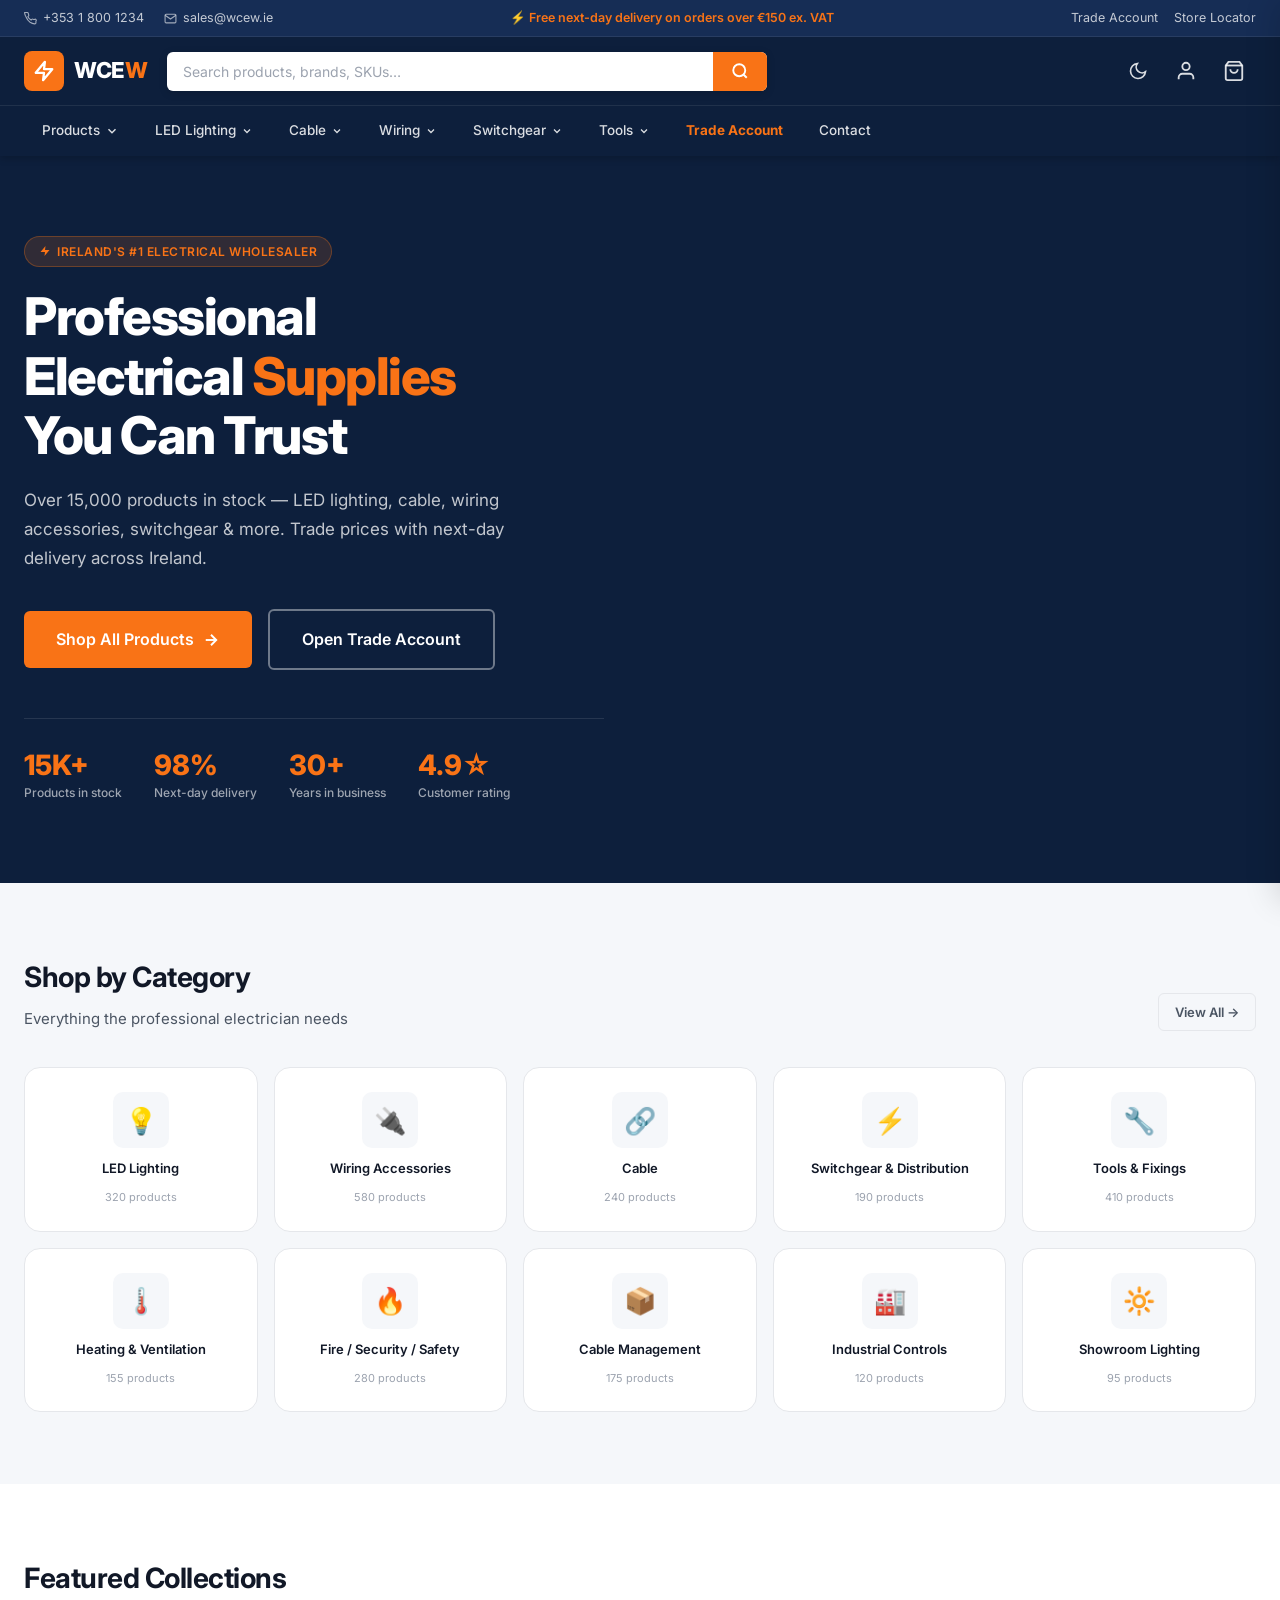
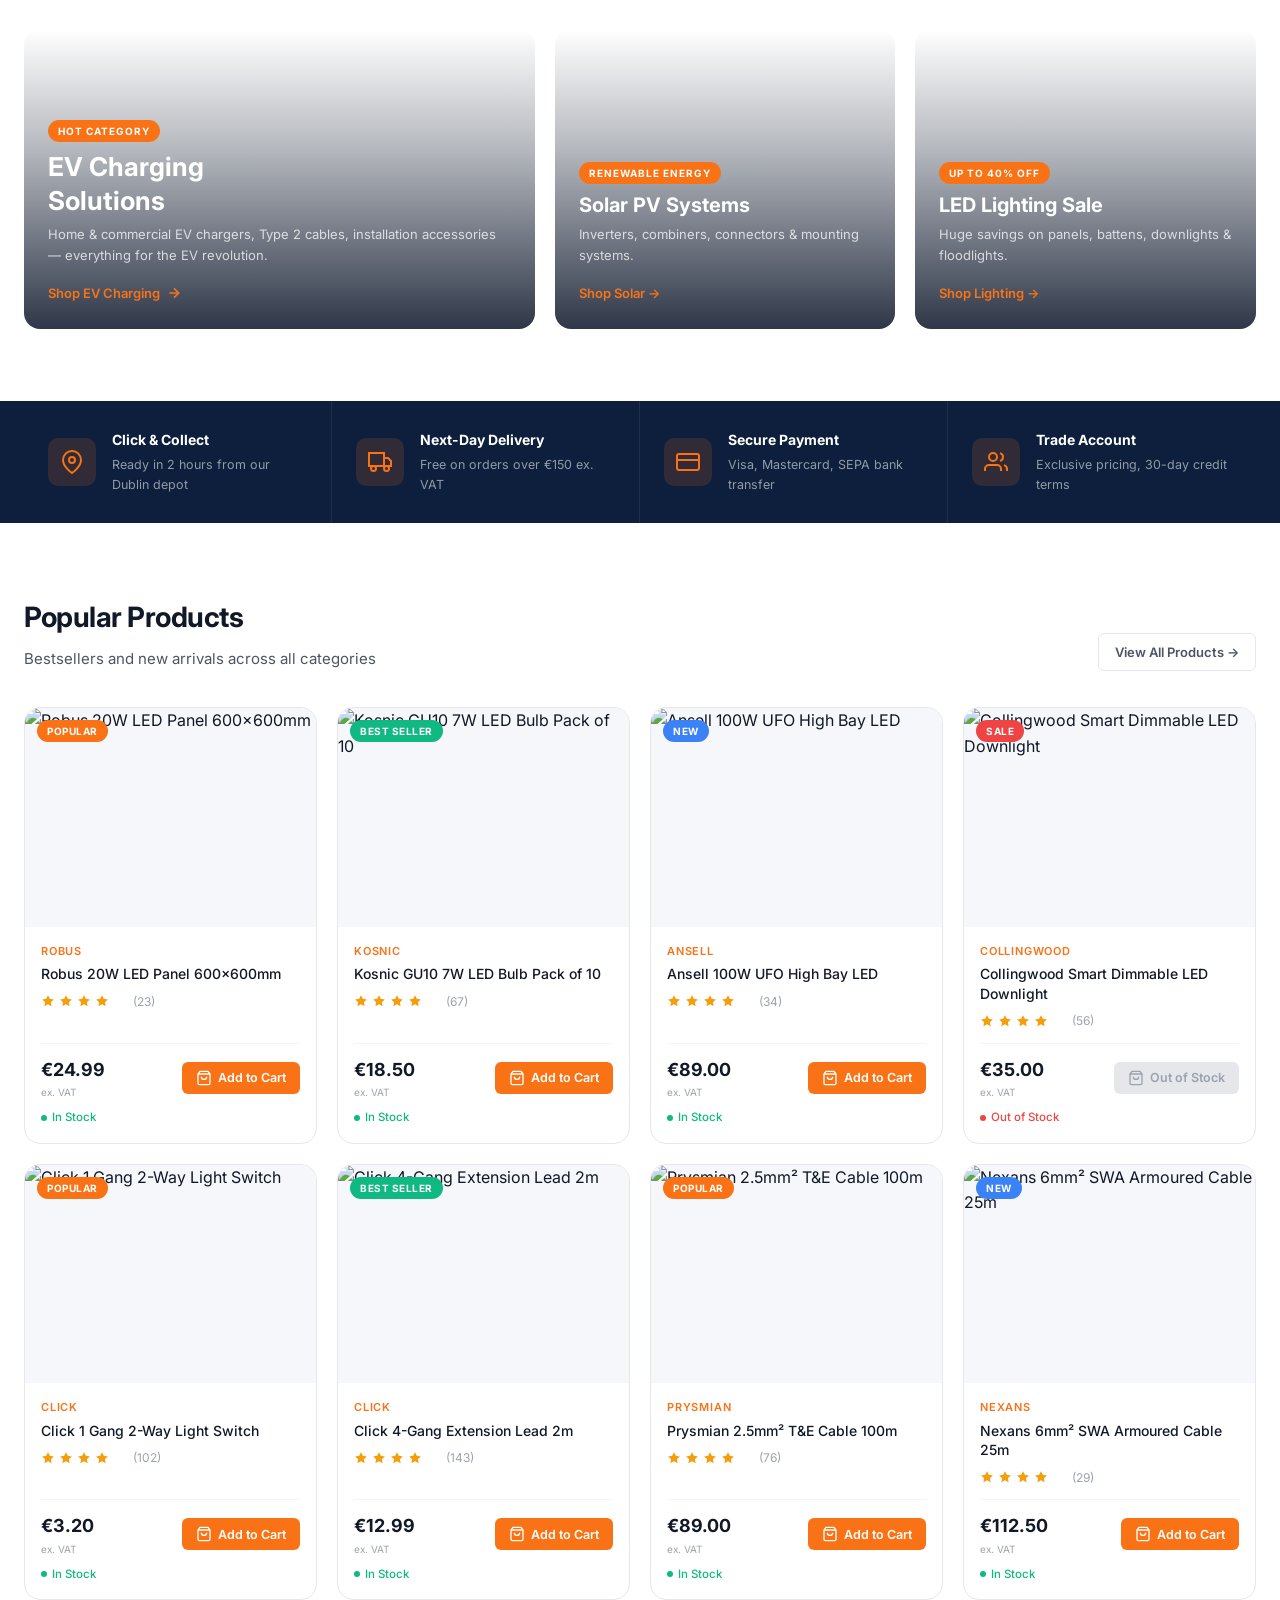
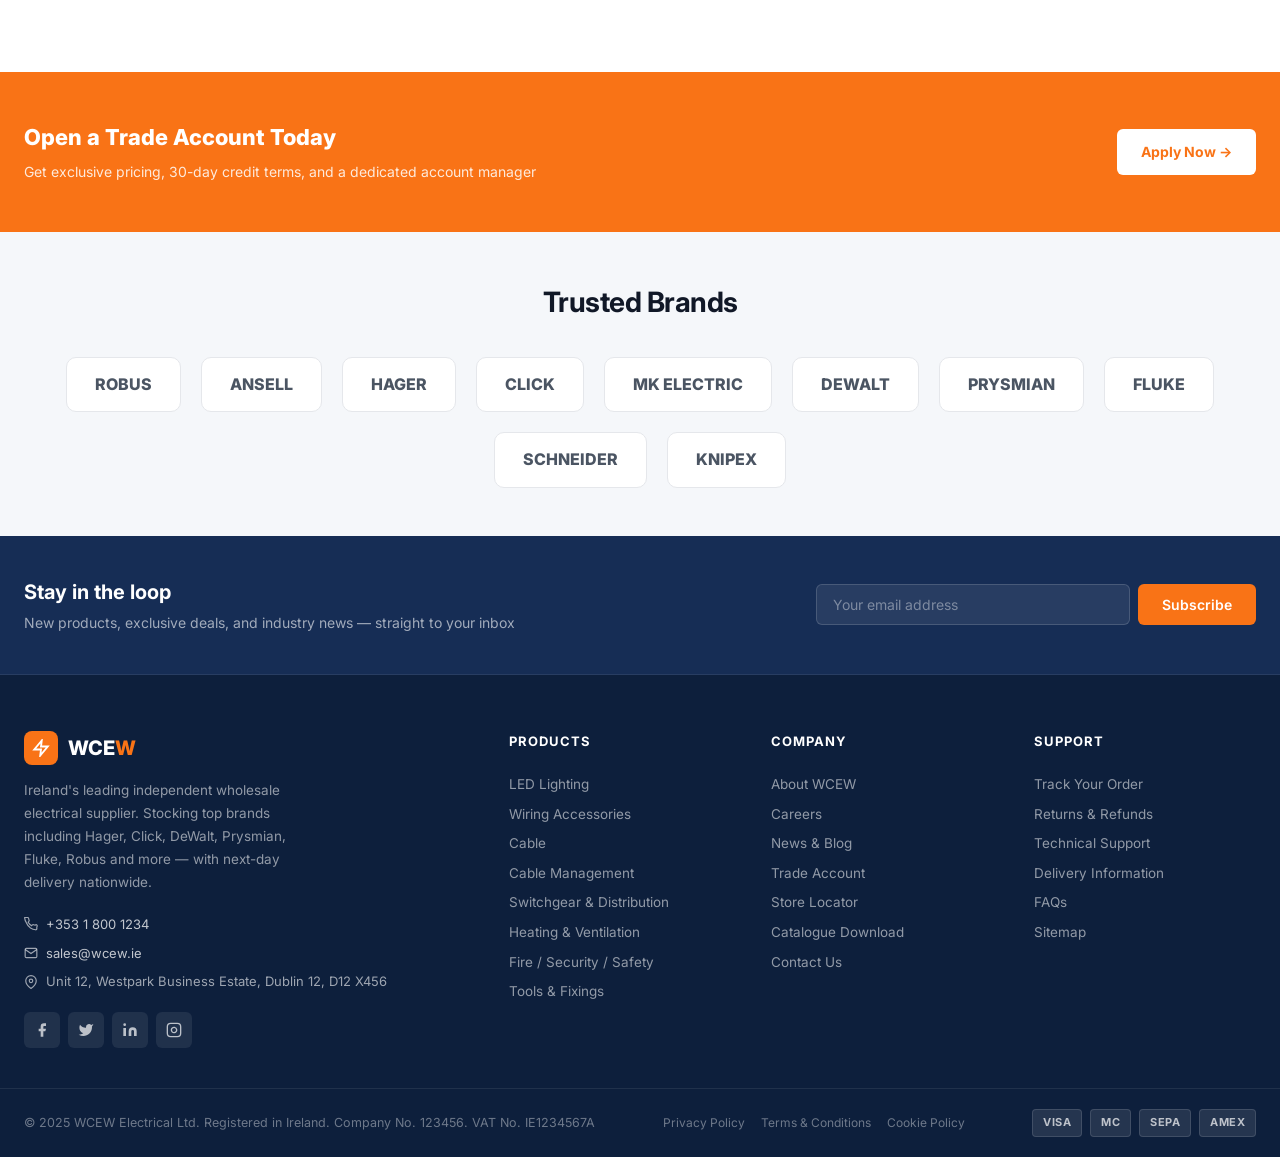
==== commit 4a3894f3: "Rename site to WCEW, replace all brands with real MCK-stocked brands Site name: VoltPro → WCEW (WCE<" ====
--- a/index.html
+++ b/index.html
@@ -3,8 +3,8 @@
 <head>
   <meta charset="UTF-8">
   <meta name="viewport" content="width=device-width, initial-scale=1.0">
-  <title>VoltPro Electrical — Ireland's Leading Electrical Wholesaler</title>
-  <meta name="description" content="VoltPro Electrical — wholesale electrical supplies including LED lighting, cable, wiring accessories, switchgear & more. Next-day delivery across Ireland.">
+  <title>WCEW Electrical — Ireland's Leading Electrical Wholesaler</title>
+  <meta name="description" content="WCEW Electrical — wholesale electrical supplies including LED lighting, cable, wiring accessories, switchgear & more. Next-day delivery across Ireland.">
   <link rel="stylesheet" href="css/style.css">
   <link rel="stylesheet" href="css/responsive.css">
   <link rel="icon" type="image/svg+xml" href="favicon.svg">
@@ -23,9 +23,9 @@
             <svg viewBox="0 0 24 24" width="13" height="13" fill="none" stroke="currentColor" stroke-width="2"><path d="M22 16.92v3a2 2 0 01-2.18 2 19.79 19.79 0 01-8.63-3.07A19.5 19.5 0 014.07 9.81a19.79 19.79 0 01-3.07-8.7A2 2 0 013 .92h3a2 2 0 012 1.72c.127.96.361 1.903.7 2.81a2 2 0 01-.45 2.11L7.09 8.91a16 16 0 006 6l1.27-1.27a2 2 0 012.11-.45c.907.339 1.85.573 2.81.7A2 2 0 0122 16.92z"/></svg>
             +353 1 800 1234
           </a>
-          <a href="mailto:sales@voltpro.ie" class="header-top-link">
+          <a href="mailto:sales@wcew.ie" class="header-top-link">
             <svg viewBox="0 0 24 24" width="13" height="13" fill="none" stroke="currentColor" stroke-width="2"><path d="M4 4h16c1.1 0 2 .9 2 2v12c0 1.1-.9 2-2 2H4c-1.1 0-2-.9-2-2V6c0-1.1.9-2 2-2z"/><polyline points="22,6 12,13 2,6"/></svg>
-            sales@voltpro.ie
+            sales@wcew.ie
           </a>
         </div>
         <p class="header-top-promo">&#9889; Free next-day delivery on orders over €150 ex. VAT</p>
@@ -50,7 +50,7 @@
           <div class="logo-icon">
             <svg viewBox="0 0 24 24" width="22" height="22" fill="none" stroke="#fff" stroke-width="2.5" stroke-linecap="round" stroke-linejoin="round"><polygon points="13 2 3 14 12 14 11 22 21 10 12 10 13 2"/></svg>
           </div>
-          <span class="logo-text">Volt<em>Pro</em></span>
+          <span class="logo-text">WCE<em>W</em></span>
         </a>
         <div class="search-wrapper">
           <div class="search-bar">
@@ -233,7 +233,7 @@
       <div class="logo-icon" style="width:32px;height:32px">
         <svg viewBox="0 0 24 24" width="18" height="18" fill="none" stroke="#fff" stroke-width="2.5"><polygon points="13 2 3 14 12 14 11 22 21 10 12 10 13 2"/></svg>
       </div>
-      <span class="logo-text">Volt<em>Pro</em></span>
+      <span class="logo-text">WCE<em>W</em></span>
     </a>
     <button id="mobile-nav-close" class="mobile-nav-close" aria-label="Close menu">
       <svg viewBox="0 0 24 24" width="22" height="22" fill="none" stroke="currentColor" stroke-width="2.5"><line x1="18" y1="6" x2="6" y2="18"/><line x1="6" y1="6" x2="18" y2="18"/></svg>
@@ -418,7 +418,7 @@
       <h2 class="section-title" style="margin-bottom:28px">Featured Collections</h2>
       <div class="promo-grid">
         <div class="promo-card promo-card-lg">
-          <div class="promo-bg" style="background-image:url('https://picsum.photos/800/500?random=60')"></div>
+          <div class="promo-bg" style="background-image:url('https://images.unsplash.com/photo-1593941707882-a5bba14938c7?w=800&h=500&fit=crop&q=80')"></div>
           <div class="promo-overlay"></div>
           <div class="promo-content">
             <span class="promo-tag">Hot Category</span>
@@ -428,7 +428,7 @@
           </div>
         </div>
         <div class="promo-card">
-          <div class="promo-bg" style="background-image:url('https://picsum.photos/500/400?random=61')"></div>
+          <div class="promo-bg" style="background-image:url('https://images.unsplash.com/photo-1509391366360-2e959784a276?w=600&h=400&fit=crop&q=80')"></div>
           <div class="promo-overlay"></div>
           <div class="promo-content">
             <span class="promo-tag">Renewable Energy</span>
@@ -438,7 +438,7 @@
           </div>
         </div>
         <div class="promo-card">
-          <div class="promo-bg" style="background-image:url('https://picsum.photos/500/400?random=62')"></div>
+          <div class="promo-bg" style="background-image:url('https://images.unsplash.com/photo-1565814329452-e1efa11c5b89?w=600&h=400&fit=crop&q=80')"></div>
           <div class="promo-overlay"></div>
           <div class="promo-content">
             <span class="promo-tag">Up to 40% Off</span>
@@ -527,13 +527,16 @@
     <div class="container">
       <h2 class="section-title text-center" style="margin-bottom:32px">Trusted Brands</h2>
       <div style="display:flex;align-items:center;justify-content:center;gap:20px;flex-wrap:wrap">
-        <div style="padding:14px 28px;background:var(--bg-card);border:1px solid var(--border);border-radius:var(--radius);font-size:16px;font-weight:800;color:var(--text-secondary)">VOLTEX</div>
-        <div style="padding:14px 28px;background:var(--bg-card);border:1px solid var(--border);border-radius:var(--radius);font-size:16px;font-weight:800;color:var(--text-secondary)">LUMITECH</div>
-        <div style="padding:14px 28px;background:var(--bg-card);border:1px solid var(--border);border-radius:var(--radius);font-size:16px;font-weight:800;color:var(--text-secondary)">POWERCORE</div>
-        <div style="padding:14px 28px;background:var(--bg-card);border:1px solid var(--border);border-radius:var(--radius);font-size:16px;font-weight:800;color:var(--text-secondary)">SHIELDMAX</div>
-        <div style="padding:14px 28px;background:var(--bg-card);border:1px solid var(--border);border-radius:var(--radius);font-size:16px;font-weight:800;color:var(--text-secondary)">CABLEMASTER</div>
-        <div style="padding:14px 28px;background:var(--bg-card);border:1px solid var(--border);border-radius:var(--radius);font-size:16px;font-weight:800;color:var(--text-secondary)">ELECTROPRO</div>
-        <div style="padding:14px 28px;background:var(--bg-card);border:1px solid var(--border);border-radius:var(--radius);font-size:16px;font-weight:800;color:var(--text-secondary)">PROTECH</div>
+        <a href="category.html?brand=Robus"            class="brand-chip">ROBUS</a>
+        <a href="category.html?brand=Ansell"           class="brand-chip">ANSELL</a>
+        <a href="category.html?brand=Hager"            class="brand-chip">HAGER</a>
+        <a href="category.html?brand=Click"            class="brand-chip">CLICK</a>
+        <a href="category.html?brand=MK Electric"      class="brand-chip">MK ELECTRIC</a>
+        <a href="category.html?brand=DeWalt"           class="brand-chip">DEWALT</a>
+        <a href="category.html?brand=Prysmian"         class="brand-chip">PRYSMIAN</a>
+        <a href="category.html?brand=Fluke"            class="brand-chip">FLUKE</a>
+        <a href="category.html?brand=Schneider"        class="brand-chip">SCHNEIDER</a>
+        <a href="category.html?brand=Knipex"           class="brand-chip">KNIPEX</a>
       </div>
     </div>
   </section>
@@ -564,11 +567,11 @@
             <div class="logo-icon" style="width:34px;height:34px">
               <svg viewBox="0 0 24 24" width="18" height="18" fill="none" stroke="#fff" stroke-width="2.5"><polygon points="13 2 3 14 12 14 11 22 21 10 12 10 13 2"/></svg>
             </div>
-            <span>Volt<em style="color:var(--accent);font-style:normal">Pro</em></span>
-          </div>
-          <p class="footer-desc">Ireland's leading independent wholesale electrical supplier. Serving trade professionals since 1993 with quality products, competitive pricing, and expert support.</p>
+            <span>WCE<em style="color:var(--accent);font-style:normal">W</em></span>
+          </div>
+          <p class="footer-desc">Ireland's leading independent wholesale electrical supplier. Stocking top brands including Hager, Click, DeWalt, Prysmian, Fluke, Robus and more — with next-day delivery nationwide.</p>
           <div class="footer-contact-item"><svg viewBox="0 0 24 24" width="14" height="14" fill="none" stroke="currentColor" stroke-width="2"><path d="M22 16.92v3a2 2 0 01-2.18 2 19.79 19.79 0 01-8.63-3.07A19.5 19.5 0 014.07 9.81a19.79 19.79 0 01-3.07-8.7A2 2 0 013 .92h3a2 2 0 012 1.72c.127.96.361 1.903.7 2.81a2 2 0 01-.45 2.11L7.09 8.91a16 16 0 006 6l1.27-1.27a2 2 0 012.11-.45c.907.339 1.85.573 2.81.7A2 2 0 0122 16.92z"/></svg><a href="tel:+35318001234">+353 1 800 1234</a></div>
-          <div class="footer-contact-item"><svg viewBox="0 0 24 24" width="14" height="14" fill="none" stroke="currentColor" stroke-width="2"><path d="M4 4h16c1.1 0 2 .9 2 2v12c0 1.1-.9 2-2 2H4c-1.1 0-2-.9-2-2V6c0-1.1.9-2 2-2z"/><polyline points="22,6 12,13 2,6"/></svg><a href="mailto:sales@voltpro.ie">sales@voltpro.ie</a></div>
+          <div class="footer-contact-item"><svg viewBox="0 0 24 24" width="14" height="14" fill="none" stroke="currentColor" stroke-width="2"><path d="M4 4h16c1.1 0 2 .9 2 2v12c0 1.1-.9 2-2 2H4c-1.1 0-2-.9-2-2V6c0-1.1.9-2 2-2z"/><polyline points="22,6 12,13 2,6"/></svg><a href="mailto:sales@wcew.ie">sales@wcew.ie</a></div>
           <div class="footer-contact-item"><svg viewBox="0 0 24 24" width="14" height="14" fill="none" stroke="currentColor" stroke-width="2"><path d="M21 10c0 7-9 13-9 13s-9-6-9-13a9 9 0 0118 0z"/><circle cx="12" cy="10" r="3"/></svg>Unit 12, Westpark Business Estate, Dublin 12, D12 X456</div>
           <div class="social-links">
             <a href="#" class="social-link" aria-label="Facebook"><svg viewBox="0 0 24 24" width="16" height="16" fill="currentColor"><path d="M18 2h-3a5 5 0 00-5 5v3H7v4h3v8h4v-8h3l1-4h-4V7a1 1 0 011-1h3z"/></svg></a>
@@ -590,7 +593,7 @@
         </div>
         <div>
           <p class="footer-col-title">Company</p>
-          <a href="#" class="footer-link">About VoltPro</a>
+          <a href="#" class="footer-link">About WCEW</a>
           <a href="#" class="footer-link">Careers</a>
           <a href="#" class="footer-link">News &amp; Blog</a>
           <a href="cart.html" class="footer-link">Trade Account</a>
@@ -613,7 +616,7 @@
   <div class="footer-bottom">
     <div class="container">
       <div class="footer-bottom-inner">
-        <p class="footer-copyright">&copy; 2025 VoltPro Electrical Ltd. Registered in Ireland. Company No. 123456. VAT No. IE1234567A</p>
+        <p class="footer-copyright">&copy; 2025 WCEW Electrical Ltd. Registered in Ireland. Company No. 123456. VAT No. IE1234567A</p>
         <div class="footer-legal-links">
           <a href="#">Privacy Policy</a>
           <a href="#">Terms &amp; Conditions</a>
--- a/css/style.css
+++ b/css/style.css
@@ -1918,3 +1918,110 @@
   font-weight: 600;
   color: var(--text);
 }
+
+/* ── Reviews ──────────────────────────────────────────────── */
+.reviews-section-header {
+  display: flex;
+  justify-content: space-between;
+  align-items: center;
+  padding-bottom: 16px;
+  border-bottom: 2px solid var(--border);
+  margin-bottom: 24px;
+}
+.reviews-summary { display: flex; align-items: center; gap: 10px; flex-wrap: wrap; }
+.reviews-avg-num { font-size: 26px; font-weight: 800; line-height: 1; }
+.reviews-count-text { font-size: 14px; color: var(--text-secondary); }
+
+/* Review form */
+.review-form {
+  background: var(--bg-secondary);
+  border: 1px solid var(--border);
+  border-radius: var(--radius-lg);
+  padding: 24px;
+  margin-bottom: 32px;
+}
+.review-form-title { font-size: 17px; font-weight: 700; margin-bottom: 20px; }
+.review-form-grid { display: grid; grid-template-columns: 1fr 1fr; gap: 16px; }
+.review-field { margin-bottom: 16px; }
+.review-label { display: block; font-size: 13px; font-weight: 600; margin-bottom: 6px; color: var(--text); }
+.review-input {
+  width: 100%;
+  padding: 10px 14px;
+  border: 1px solid var(--border);
+  border-radius: var(--radius);
+  background: var(--bg-card);
+  color: var(--text);
+  font-size: 14px;
+  font-family: inherit;
+  transition: border-color var(--transition);
+  box-sizing: border-box;
+}
+.review-input:focus { outline: none; border-color: var(--accent); }
+.review-textarea { resize: vertical; min-height: 100px; }
+.star-picker { display: flex; gap: 4px; margin-top: 4px; }
+.star-picker button {
+  background: none;
+  border: none;
+  cursor: pointer;
+  padding: 2px;
+  line-height: 0;
+  transition: transform .1s;
+}
+.star-picker button:hover { transform: scale(1.2); }
+.review-form-msg { font-size: 13px; font-weight: 600; margin-top: 10px; padding: 8px 12px; border-radius: var(--radius-sm); }
+.review-form-msg--success { background: #dcfce7; color: #16a34a; }
+.review-form-msg--error { background: #fee2e2; color: #dc2626; }
+
+/* Review cards */
+.review-card {
+  padding: 20px 0;
+  border-bottom: 1px solid var(--border);
+}
+.review-card:last-child { border-bottom: none; }
+.review-card-header { display: flex; align-items: center; gap: 12px; margin-bottom: 10px; }
+.review-avatar {
+  width: 38px;
+  height: 38px;
+  border-radius: 50%;
+  background: var(--accent);
+  color: #fff;
+  font-weight: 700;
+  font-size: 15px;
+  display: flex;
+  align-items: center;
+  justify-content: center;
+  flex-shrink: 0;
+}
+.review-meta { flex: 1; min-width: 0; }
+.review-author { font-size: 14px; font-weight: 600; }
+.review-date { font-size: 12px; color: var(--text-secondary); }
+.review-card-stars { display: flex; gap: 2px; margin-left: auto; flex-shrink: 0; }
+.review-title { font-weight: 700; font-size: 14px; margin-bottom: 6px; }
+.review-body { font-size: 14px; color: var(--text-secondary); line-height: 1.65; margin: 0; }
+.reviews-empty { color: var(--text-secondary); font-size: 14px; padding: 24px 0; text-align: center; }
+
+@media (max-width: 576px) {
+  .review-form-grid { grid-template-columns: 1fr; }
+  .reviews-section-header { flex-direction: column; align-items: flex-start; gap: 12px; }
+}
+
+/* ── Brand chips ─────────────────────────────────────────────── */
+.brand-chip {
+  display: inline-block;
+  padding: 14px 28px;
+  background: var(--bg-card);
+  border: 1px solid var(--border);
+  border-radius: var(--radius);
+  font-size: 16px;
+  font-weight: 800;
+  color: var(--text-secondary);
+  text-decoration: none;
+  transition: color .18s, border-color .18s, transform .18s, box-shadow .18s;
+  cursor: pointer;
+}
+.brand-chip:hover {
+  color: var(--accent);
+  border-color: var(--accent);
+  transform: translateY(-2px);
+  box-shadow: 0 4px 14px rgba(249,115,22,.15);
+}
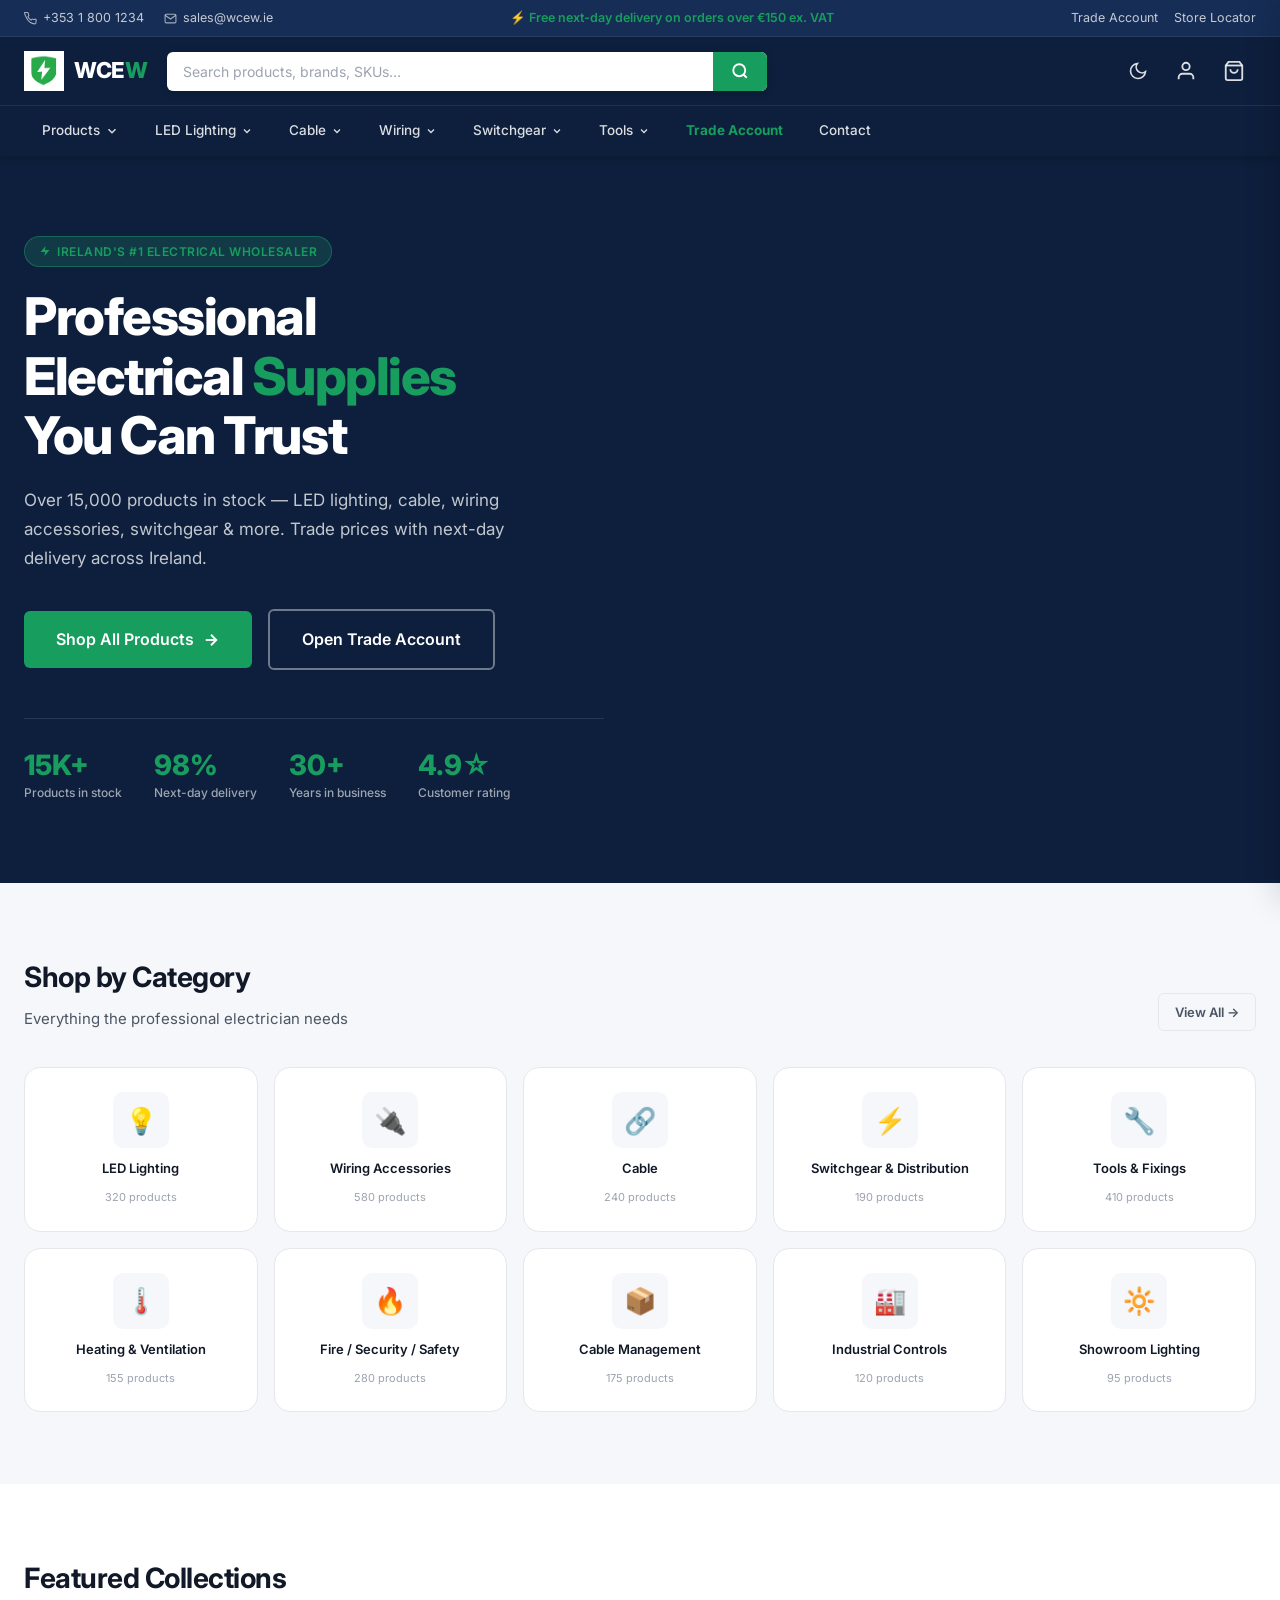
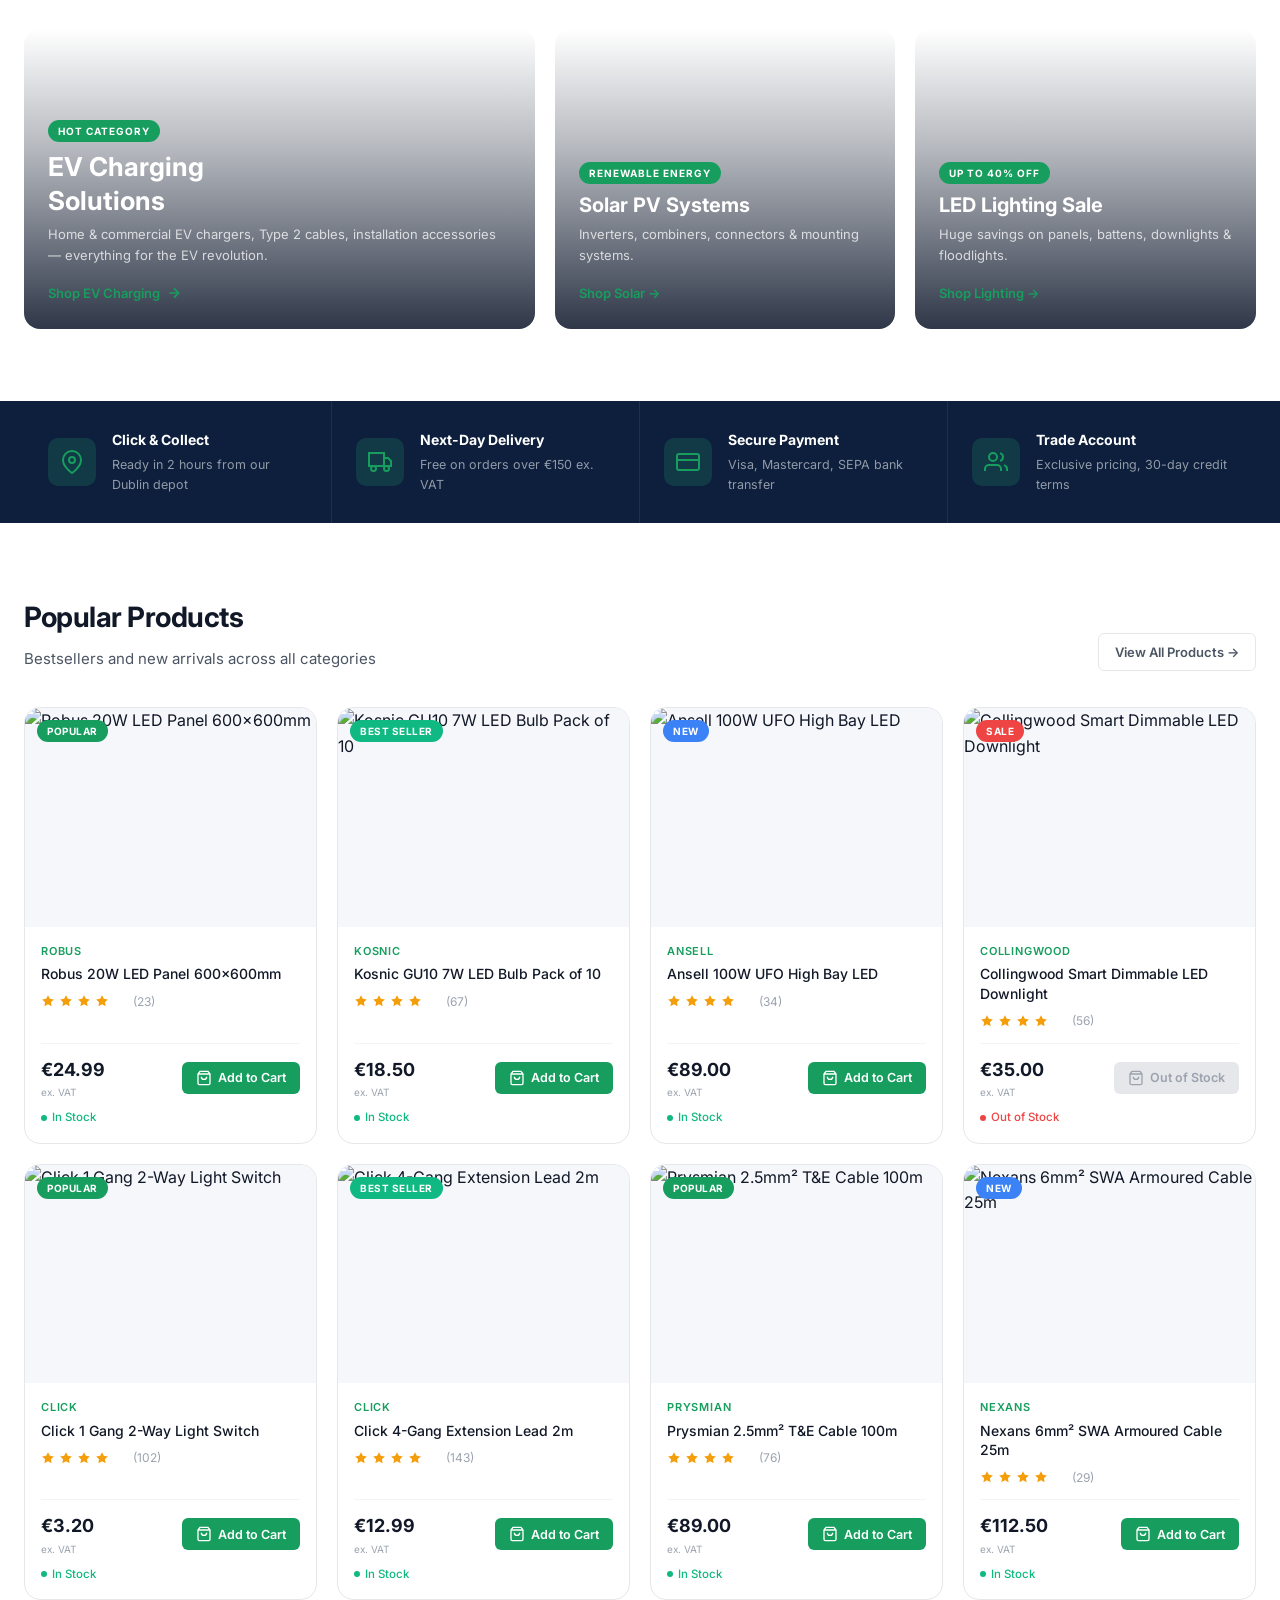
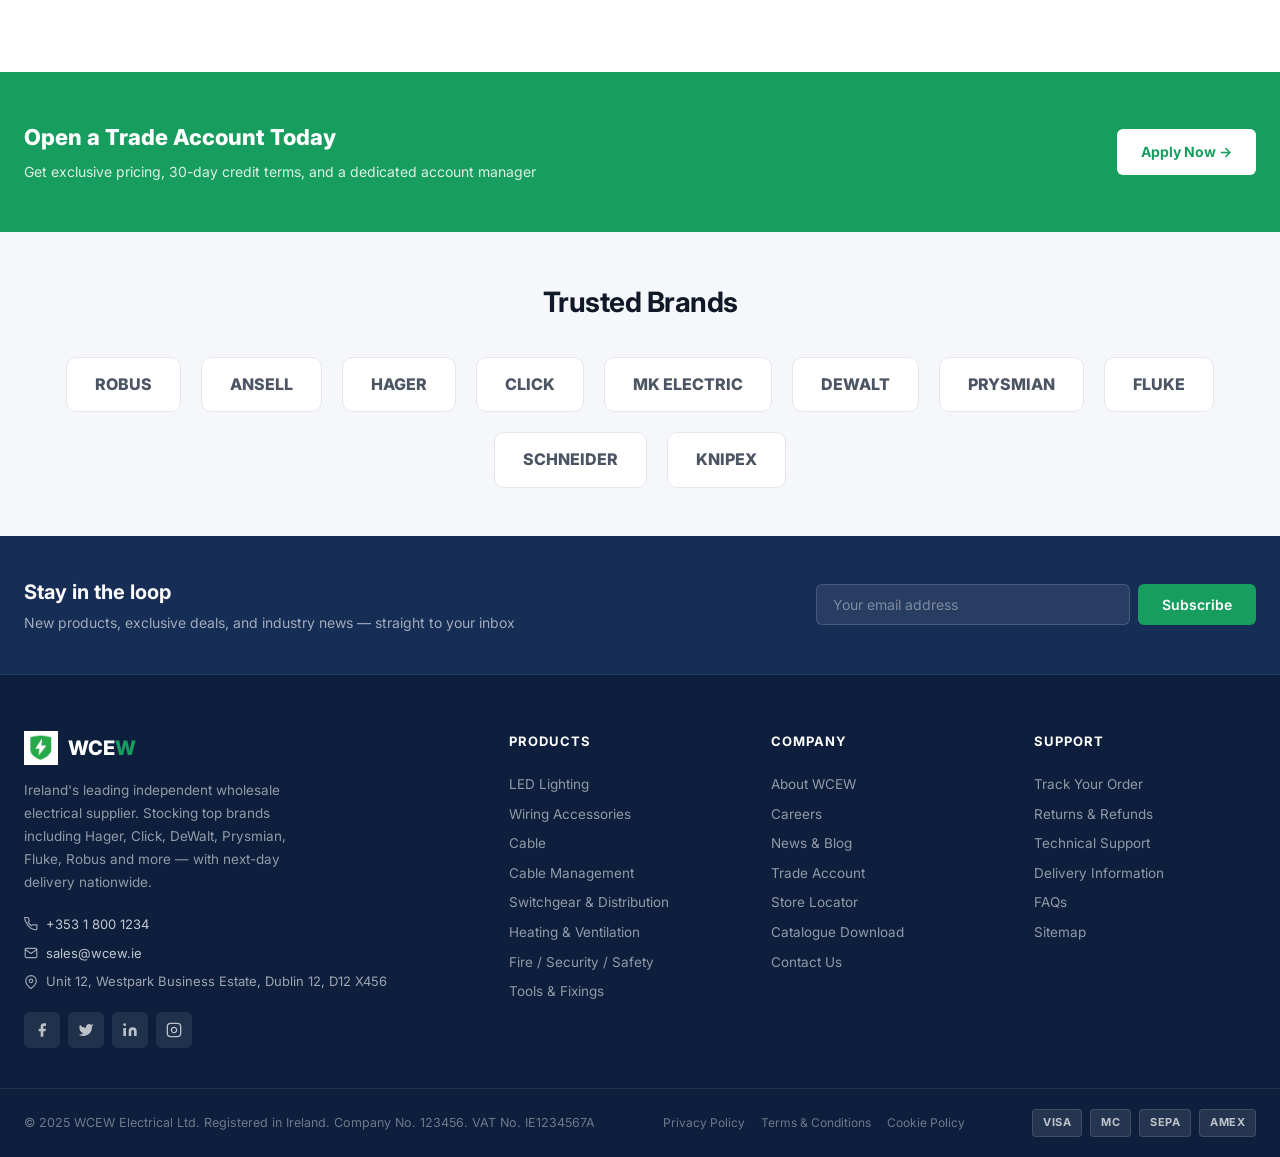
==== commit 7261c0fa: "Replace logo icon with WCEW shield logo everywhere Adds logo.jpg (green shield + bolt), updates favi" ====
--- a/index.html
+++ b/index.html
@@ -30,7 +30,7 @@
         </div>
         <p class="header-top-promo">&#9889; Free next-day delivery on orders over €150 ex. VAT</p>
         <div class="header-top-right">
-          <a href="cart.html" class="header-top-link">Trade Account</a>
+          <a href="trade.html" class="header-top-link">Trade Account</a>
           <a href="#" class="header-top-link">Store Locator</a>
         </div>
       </div>
@@ -47,9 +47,7 @@
           <span class="burger-line"></span>
         </button>
         <a href="index.html" class="logo">
-          <div class="logo-icon">
-            <svg viewBox="0 0 24 24" width="22" height="22" fill="none" stroke="#fff" stroke-width="2.5" stroke-linecap="round" stroke-linejoin="round"><polygon points="13 2 3 14 12 14 11 22 21 10 12 10 13 2"/></svg>
-          </div>
+          <img src="logo.jpg" class="logo-icon" alt="WCEW">
           <span class="logo-text">WCE<em>W</em></span>
         </a>
         <div class="search-wrapper">
@@ -66,7 +64,7 @@
             <svg class="dark-icon-moon" viewBox="0 0 24 24" width="20" height="20" fill="none" stroke="currentColor" stroke-width="2"><path d="M21 12.79A9 9 0 1111.21 3 7 7 0 0021 12.79z"/></svg>
             <svg class="dark-icon-sun" viewBox="0 0 24 24" width="20" height="20" fill="none" stroke="currentColor" stroke-width="2"><circle cx="12" cy="12" r="5"/><line x1="12" y1="1" x2="12" y2="3"/><line x1="12" y1="21" x2="12" y2="23"/><line x1="4.22" y1="4.22" x2="5.64" y2="5.64"/><line x1="18.36" y1="18.36" x2="19.78" y2="19.78"/><line x1="1" y1="12" x2="3" y2="12"/><line x1="21" y1="12" x2="23" y2="12"/><line x1="4.22" y1="19.78" x2="5.64" y2="18.36"/><line x1="18.36" y1="5.64" x2="19.78" y2="4.22"/></svg>
           </button>
-          <a href="#" class="header-icon-btn" aria-label="Account">
+          <a href="auth.html" id="account-btn" class="header-icon-btn" aria-label="Account">
             <svg viewBox="0 0 24 24" width="22" height="22" fill="none" stroke="currentColor" stroke-width="2"><path d="M20 21v-2a4 4 0 00-4-4H8a4 4 0 00-4 4v2"/><circle cx="12" cy="7" r="4"/></svg>
           </a>
           <button id="cart-icon-btn" class="header-icon-btn" aria-label="Cart">
@@ -217,7 +215,7 @@
               <a href="category.html?cat=tools-fixings" class="nav-dropdown-see-all">All Tools &amp; Fixings &rarr;</a>
             </div>
           </li>
-          <li class="nav-item"><a href="cart.html" class="nav-link" style="color:var(--accent);font-weight:700">Trade Account</a></li>
+          <li class="nav-item"><a href="trade.html" class="nav-link" style="color:var(--accent);font-weight:700">Trade Account</a></li>
           <li class="nav-item"><a href="#contact" class="nav-link">Contact</a></li>
         </ul>
       </div>
@@ -230,9 +228,7 @@
 <nav id="mobile-nav" aria-label="Mobile navigation">
   <div class="mobile-nav-header">
     <a href="index.html" class="logo" style="font-size:18px">
-      <div class="logo-icon" style="width:32px;height:32px">
-        <svg viewBox="0 0 24 24" width="18" height="18" fill="none" stroke="#fff" stroke-width="2.5"><polygon points="13 2 3 14 12 14 11 22 21 10 12 10 13 2"/></svg>
-      </div>
+      <img src="logo.jpg" class="logo-icon" style="width:32px;height:32px" alt="WCEW">
       <span class="logo-text">WCE<em>W</em></span>
     </a>
     <button id="mobile-nav-close" class="mobile-nav-close" aria-label="Close menu">
@@ -262,7 +258,7 @@
     <a href="category.html?cat=cable" class="mobile-nav-link">Cable</a>
     <a href="category.html?cat=wiring-accessories" class="mobile-nav-link">Wiring Accessories</a>
     <a href="category.html?cat=tools-fixings" class="mobile-nav-link">Tools &amp; Fixings</a>
-    <a href="cart.html" class="mobile-nav-link" style="color:var(--accent)">Trade Account</a>
+    <a href="trade.html" class="mobile-nav-link" style="color:var(--accent)">Trade Account</a>
     <a href="#contact" class="mobile-nav-link">Contact</a>
   </div>
   <div class="mobile-nav-footer">
@@ -321,7 +317,7 @@
             Shop All Products
             <svg viewBox="0 0 24 24" width="18" height="18" fill="none" stroke="currentColor" stroke-width="2.5"><line x1="5" y1="12" x2="19" y2="12"/><polyline points="12 5 19 12 12 19"/></svg>
           </a>
-          <a href="cart.html" class="btn btn-outline btn-lg" style="border-color:rgba(255,255,255,.4);color:#fff">
+          <a href="trade.html" class="btn btn-outline btn-lg" style="border-color:rgba(255,255,255,.4);color:#fff">
             Open Trade Account
           </a>
         </div>
@@ -517,7 +513,7 @@
           <h2 style="font-size:22px;font-weight:800;color:#fff;margin-bottom:6px">Open a Trade Account Today</h2>
           <p style="color:rgba(255,255,255,.85);font-size:14px">Get exclusive pricing, 30-day credit terms, and a dedicated account manager</p>
         </div>
-        <a href="cart.html" class="btn" style="background:#fff;color:var(--accent);font-weight:700;flex-shrink:0">Apply Now &rarr;</a>
+        <a href="trade.html#apply" class="btn" style="background:#fff;color:var(--accent);font-weight:700;flex-shrink:0">Apply Now &rarr;</a>
       </div>
     </div>
   </section>
@@ -564,9 +560,7 @@
       <div class="footer-grid">
         <div class="footer-brand">
           <div class="footer-logo">
-            <div class="logo-icon" style="width:34px;height:34px">
-              <svg viewBox="0 0 24 24" width="18" height="18" fill="none" stroke="#fff" stroke-width="2.5"><polygon points="13 2 3 14 12 14 11 22 21 10 12 10 13 2"/></svg>
-            </div>
+            <img src="logo.jpg" class="logo-icon" style="width:34px;height:34px" alt="WCEW">
             <span>WCE<em style="color:var(--accent);font-style:normal">W</em></span>
           </div>
           <p class="footer-desc">Ireland's leading independent wholesale electrical supplier. Stocking top brands including Hager, Click, DeWalt, Prysmian, Fluke, Robus and more — with next-day delivery nationwide.</p>
@@ -596,7 +590,7 @@
           <a href="#" class="footer-link">About WCEW</a>
           <a href="#" class="footer-link">Careers</a>
           <a href="#" class="footer-link">News &amp; Blog</a>
-          <a href="cart.html" class="footer-link">Trade Account</a>
+          <a href="trade.html" class="footer-link">Trade Account</a>
           <a href="#" class="footer-link">Store Locator</a>
           <a href="#" class="footer-link">Catalogue Download</a>
           <a href="#contact" class="footer-link">Contact Us</a>
@@ -640,5 +634,6 @@
 <script src="js/cart.js"></script>
 <script src="js/filters.js"></script>
 <script src="js/main.js"></script>
+<script src="js/auth.js"></script>
 </body>
 </html>
--- a/css/style.css
+++ b/css/style.css
@@ -9,9 +9,9 @@
 :root {
   --primary:        #0d1f3c;
   --primary-light:  #162d55;
-  --accent:         #f97316;
-  --accent-hover:   #ea6c0a;
-  --accent-light:   #fff7ed;
+  --accent:         #179E5F;
+  --accent-hover:   #128a51;
+  --accent-light:   #f0fdf9;
   --bg:             #ffffff;
   --bg-secondary:   #f5f7fa;
   --bg-card:        #ffffff;
@@ -123,7 +123,7 @@
   background: var(--accent);
   color: #fff;
 }
-.btn-primary:hover { background: var(--accent-hover); color: #fff; transform: translateY(-1px); box-shadow: 0 4px 12px rgba(249,115,22,.4); }
+.btn-primary:hover { background: var(--accent-hover); color: #fff; transform: translateY(-1px); box-shadow: 0 4px 12px rgba(44,204,129,.4); }
 .btn-outline {
   border: 2px solid var(--accent);
   color: var(--accent);
@@ -212,11 +212,8 @@
 .logo-icon {
   width: 40px;
   height: 40px;
-  background: var(--accent);
-  border-radius: 8px;
-  display: flex;
-  align-items: center;
-  justify-content: center;
+  display: block;
+  flex-shrink: 0;
 }
 .logo-text em { color: var(--accent); font-style: normal; }
 
@@ -850,8 +847,8 @@
   display: inline-flex;
   align-items: center;
   gap: 6px;
-  background: rgba(249,115,22,.15);
-  border: 1px solid rgba(249,115,22,.3);
+  background: rgba(44,204,129,.15);
+  border: 1px solid rgba(44,204,129,.3);
   color: var(--accent);
   padding: 5px 14px;
   border-radius: 100px;
@@ -1027,7 +1024,7 @@
 .trust-icon {
   width: 48px;
   height: 48px;
-  background: rgba(249,115,22,.15);
+  background: rgba(44,204,129,.15);
   border-radius: var(--radius);
   display: flex;
   align-items: center;
@@ -1281,7 +1278,7 @@
   border-radius: 50%;
   background: var(--accent);
   cursor: pointer;
-  box-shadow: 0 0 0 3px rgba(249,115,22,.2);
+  box-shadow: 0 0 0 3px rgba(44,204,129,.2);
 }
 
 /* Active filter chips */
@@ -1297,7 +1294,7 @@
   align-items: center;
   gap: 4px;
   background: var(--accent-light);
-  border: 1px solid rgba(249,115,22,.25);
+  border: 1px solid rgba(44,204,129,.25);
   color: var(--accent);
   padding: 4px 10px;
   border-radius: 100px;
@@ -1554,7 +1551,7 @@
   border: none;
   cursor: pointer;
 }
-.btn-add-cart-main:hover { background: var(--accent-hover); transform: translateY(-2px); box-shadow: 0 6px 20px rgba(249,115,22,.4); }
+.btn-add-cart-main:hover { background: var(--accent-hover); transform: translateY(-2px); box-shadow: 0 6px 20px rgba(44,204,129,.4); }
 .btn-wishlist {
   width: 44px;
   height: 44px;
@@ -1710,7 +1707,7 @@
   transition: border-color var(--transition);
   font-family: var(--font);
 }
-.form-input:focus { border-color: var(--accent); box-shadow: 0 0 0 3px rgba(249,115,22,.1); }
+.form-input:focus { border-color: var(--accent); box-shadow: 0 0 0 3px rgba(44,204,129,.1); }
 .form-input::placeholder { color: var(--text-muted); }
 
 .delivery-options { display: flex; flex-direction: column; gap: 10px; margin-bottom: 20px; }
@@ -2005,6 +2002,102 @@
   .reviews-section-header { flex-direction: column; align-items: flex-start; gap: 12px; }
 }
 
+/* ── Auth Page ───────────────────────────────────────────────── */
+.auth-page { min-height: calc(100vh - var(--header-height) - 56px); display: flex; align-items: center; justify-content: center; padding: 48px 16px; background: var(--bg-secondary); }
+.auth-card { background: var(--bg-card); border: 1px solid var(--border); border-radius: var(--radius-lg); box-shadow: var(--shadow-lg); width: 100%; max-width: 440px; overflow: hidden; }
+.auth-card-header { background: var(--primary); padding: 32px 36px 24px; text-align: center; }
+.auth-card-logo { display: flex; align-items: center; justify-content: center; gap: 10px; margin-bottom: 8px; text-decoration: none; }
+.auth-card-logo .logo-icon { width: 34px; height: 34px; display: block; flex-shrink: 0; }
+.auth-card-logo .logo-text { font-size: 22px; font-weight: 800; color: #fff; letter-spacing: -.5px; }
+.auth-card-logo .logo-text em { color: var(--accent); font-style: normal; }
+.auth-card-tagline { color: rgba(255,255,255,.65); font-size: 13px; }
+.auth-tabs { display: flex; border-bottom: 1px solid var(--border); }
+.auth-tab { flex: 1; padding: 14px; background: none; border: none; font-family: var(--font); font-size: 14px; font-weight: 600; color: var(--text-muted); cursor: pointer; transition: color var(--transition), border-bottom-color var(--transition); border-bottom: 3px solid transparent; margin-bottom: -1px; }
+.auth-tab.active { color: var(--accent); border-bottom-color: var(--accent); }
+.auth-tab:hover:not(.active) { color: var(--text); }
+.auth-body { padding: 28px 36px 36px; }
+.auth-panel { display: none; }
+.auth-panel.active { display: block; }
+.auth-field { margin-bottom: 18px; }
+.auth-field label { display: block; font-size: 13px; font-weight: 600; color: var(--text-secondary); margin-bottom: 6px; }
+.auth-field input { width: 100%; padding: 10px 14px; background: var(--bg-secondary); border: 1px solid var(--border); border-radius: var(--radius-sm); font-family: var(--font); font-size: 14px; color: var(--text); transition: border-color var(--transition), box-shadow var(--transition); outline: none; }
+.auth-field input:focus { border-color: var(--accent); box-shadow: 0 0 0 3px rgba(44,204,129,.12); }
+.auth-field input::placeholder { color: var(--text-muted); }
+.auth-submit { width: 100%; padding: 12px; background: var(--accent); color: #fff; border: none; border-radius: var(--radius-sm); font-family: var(--font); font-size: 15px; font-weight: 700; cursor: pointer; transition: background var(--transition), transform var(--transition); margin-top: 4px; }
+.auth-submit:hover { background: var(--accent-hover); transform: translateY(-1px); }
+.auth-submit:active { transform: translateY(0); }
+.auth-msg { font-size: 13px; padding: 10px 14px; border-radius: var(--radius-sm); margin-bottom: 16px; display: none; }
+.auth-msg.error { background: #fef2f2; border: 1px solid #fecaca; color: var(--danger); }
+.auth-msg.success { background: #f0fdf4; border: 1px solid #bbf7d0; color: var(--success); }
+.auth-msg.show { display: block; }
+.auth-footer-link { text-align: center; margin-top: 20px; font-size: 13px; color: var(--text-muted); }
+.auth-footer-link a { color: var(--accent); text-decoration: none; font-weight: 600; }
+.auth-footer-link a:hover { text-decoration: underline; }
+.auth-divider { display: flex; align-items: center; gap: 12px; margin: 20px 0; color: var(--text-muted); font-size: 12px; }
+.auth-divider::before, .auth-divider::after { content: ''; flex: 1; height: 1px; background: var(--border); }
+
+/* Logged-in account panel */
+.account-panel { padding: 28px 36px 36px; }
+.account-avatar { width: 64px; height: 64px; background: var(--accent); border-radius: 50%; display: flex; align-items: center; justify-content: center; font-size: 26px; font-weight: 800; color: #fff; margin: 0 auto 16px; }
+.account-name { font-size: 20px; font-weight: 700; text-align: center; margin-bottom: 4px; }
+.account-email { font-size: 14px; color: var(--text-muted); text-align: center; margin-bottom: 24px; }
+.account-info-grid { display: grid; grid-template-columns: 1fr 1fr; gap: 12px; margin-bottom: 24px; }
+.account-info-item { background: var(--bg-secondary); border-radius: var(--radius-sm); padding: 14px; }
+.account-info-label { font-size: 11px; font-weight: 600; text-transform: uppercase; letter-spacing: .5px; color: var(--text-muted); margin-bottom: 4px; }
+.account-info-value { font-size: 15px; font-weight: 700; color: var(--text); }
+.account-logout { width: 100%; padding: 12px; background: none; border: 2px solid var(--border); border-radius: var(--radius-sm); font-family: var(--font); font-size: 14px; font-weight: 600; color: var(--text-secondary); cursor: pointer; transition: border-color var(--transition), color var(--transition); }
+.account-logout:hover { border-color: var(--danger); color: var(--danger); }
+
+/* Header account initial badge */
+.account-initial { display: flex; align-items: center; justify-content: center; width: 30px; height: 30px; background: var(--accent); color: #fff; border-radius: 50%; font-size: 13px; font-weight: 800; line-height: 1; }
+
+/* ── Trade Account Page ──────────────────────────────────────── */
+.trade-hero { background: var(--primary); padding: 56px 0 48px; }
+.trade-hero-inner { display: flex; align-items: center; justify-content: space-between; gap: 40px; flex-wrap: wrap; }
+.trade-hero-text { max-width: 520px; }
+.trade-hero-eyebrow { display: inline-block; background: rgba(44,204,129,.15); color: var(--accent); font-size: 12px; font-weight: 700; letter-spacing: 1px; text-transform: uppercase; padding: 4px 12px; border-radius: 20px; margin-bottom: 16px; }
+.trade-hero-title { font-size: clamp(26px,4vw,40px); font-weight: 800; color: #fff; line-height: 1.2; margin-bottom: 14px; }
+.trade-hero-subtitle { font-size: 16px; color: rgba(255,255,255,.7); line-height: 1.65; }
+.trade-hero-badges { display: flex; flex-wrap: wrap; gap: 10px; margin-top: 24px; }
+.trade-hero-badge { display: flex; align-items: center; gap: 6px; background: rgba(255,255,255,.08); border: 1px solid rgba(255,255,255,.12); color: rgba(255,255,255,.9); font-size: 13px; font-weight: 500; padding: 6px 14px; border-radius: 20px; }
+.trade-stats { display: grid; grid-template-columns: repeat(3, 1fr); gap: 1px; background: rgba(255,255,255,.1); border-radius: var(--radius); overflow: hidden; flex-shrink: 0; min-width: 280px; }
+.trade-stat { background: rgba(255,255,255,.05); padding: 20px 24px; text-align: center; }
+.trade-stat-value { font-size: 28px; font-weight: 800; color: var(--accent); line-height: 1; margin-bottom: 4px; }
+.trade-stat-label { font-size: 12px; color: rgba(255,255,255,.55); text-transform: uppercase; letter-spacing: .5px; }
+
+.trade-benefits-grid { display: grid; grid-template-columns: repeat(auto-fit, minmax(220px, 1fr)); gap: 20px; margin-bottom: 0; }
+.trade-benefit-card { background: var(--bg-card); border: 1px solid var(--border); border-radius: var(--radius); padding: 28px 24px; }
+.trade-benefit-icon { width: 48px; height: 48px; background: var(--accent-light); border-radius: var(--radius-sm); display: flex; align-items: center; justify-content: center; margin-bottom: 16px; color: var(--accent); }
+.trade-benefit-title { font-size: 16px; font-weight: 700; margin-bottom: 8px; }
+.trade-benefit-desc { font-size: 14px; color: var(--text-secondary); line-height: 1.6; }
+
+.trade-layout { display: grid; grid-template-columns: 1fr 380px; gap: 32px; align-items: start; }
+.trade-form-card { background: var(--bg-card); border: 1px solid var(--border); border-radius: var(--radius-lg); box-shadow: var(--shadow-md); overflow: hidden; }
+.trade-form-header { background: var(--accent); padding: 24px 28px; }
+.trade-form-header h2 { font-size: 20px; font-weight: 800; color: #fff; margin-bottom: 4px; }
+.trade-form-header p { font-size: 13px; color: rgba(255,255,255,.8); }
+.trade-form-body { padding: 28px; }
+.trade-form-grid { display: grid; grid-template-columns: 1fr 1fr; gap: 0 16px; }
+.trade-form-grid .auth-field.full { grid-column: 1 / -1; }
+.trade-sidebar { display: flex; flex-direction: column; gap: 16px; }
+.trade-sidebar-card { background: var(--bg-card); border: 1px solid var(--border); border-radius: var(--radius); padding: 22px; }
+.trade-sidebar-card h3 { font-size: 15px; font-weight: 700; margin-bottom: 12px; }
+.trade-sidebar-list { list-style: none; display: flex; flex-direction: column; gap: 8px; }
+.trade-sidebar-list li { display: flex; align-items: flex-start; gap: 10px; font-size: 13px; color: var(--text-secondary); line-height: 1.5; }
+.trade-sidebar-list li::before { content: '✓'; color: var(--success); font-weight: 700; flex-shrink: 0; margin-top: 1px; }
+.trade-success { text-align: center; padding: 48px 28px; }
+.trade-success-icon { width: 64px; height: 64px; background: #f0fdf4; border-radius: 50%; display: flex; align-items: center; justify-content: center; margin: 0 auto 20px; }
+.trade-success-title { font-size: 22px; font-weight: 800; margin-bottom: 10px; }
+.trade-success-sub { font-size: 15px; color: var(--text-secondary); line-height: 1.65; }
+@media (max-width: 900px) {
+  .trade-layout { grid-template-columns: 1fr; }
+  .trade-sidebar { order: -1; }
+  .trade-stats { min-width: 0; width: 100%; }
+  .trade-hero-inner { flex-direction: column; }
+  .trade-form-grid { grid-template-columns: 1fr; }
+  .trade-form-grid .auth-field.full { grid-column: 1; }
+}
+
 /* ── Brand chips ─────────────────────────────────────────────── */
 .brand-chip {
   display: inline-block;
@@ -2023,5 +2116,5 @@
   color: var(--accent);
   border-color: var(--accent);
   transform: translateY(-2px);
-  box-shadow: 0 4px 14px rgba(249,115,22,.15);
-}
+  box-shadow: 0 4px 14px rgba(44,204,129,.15);
+}
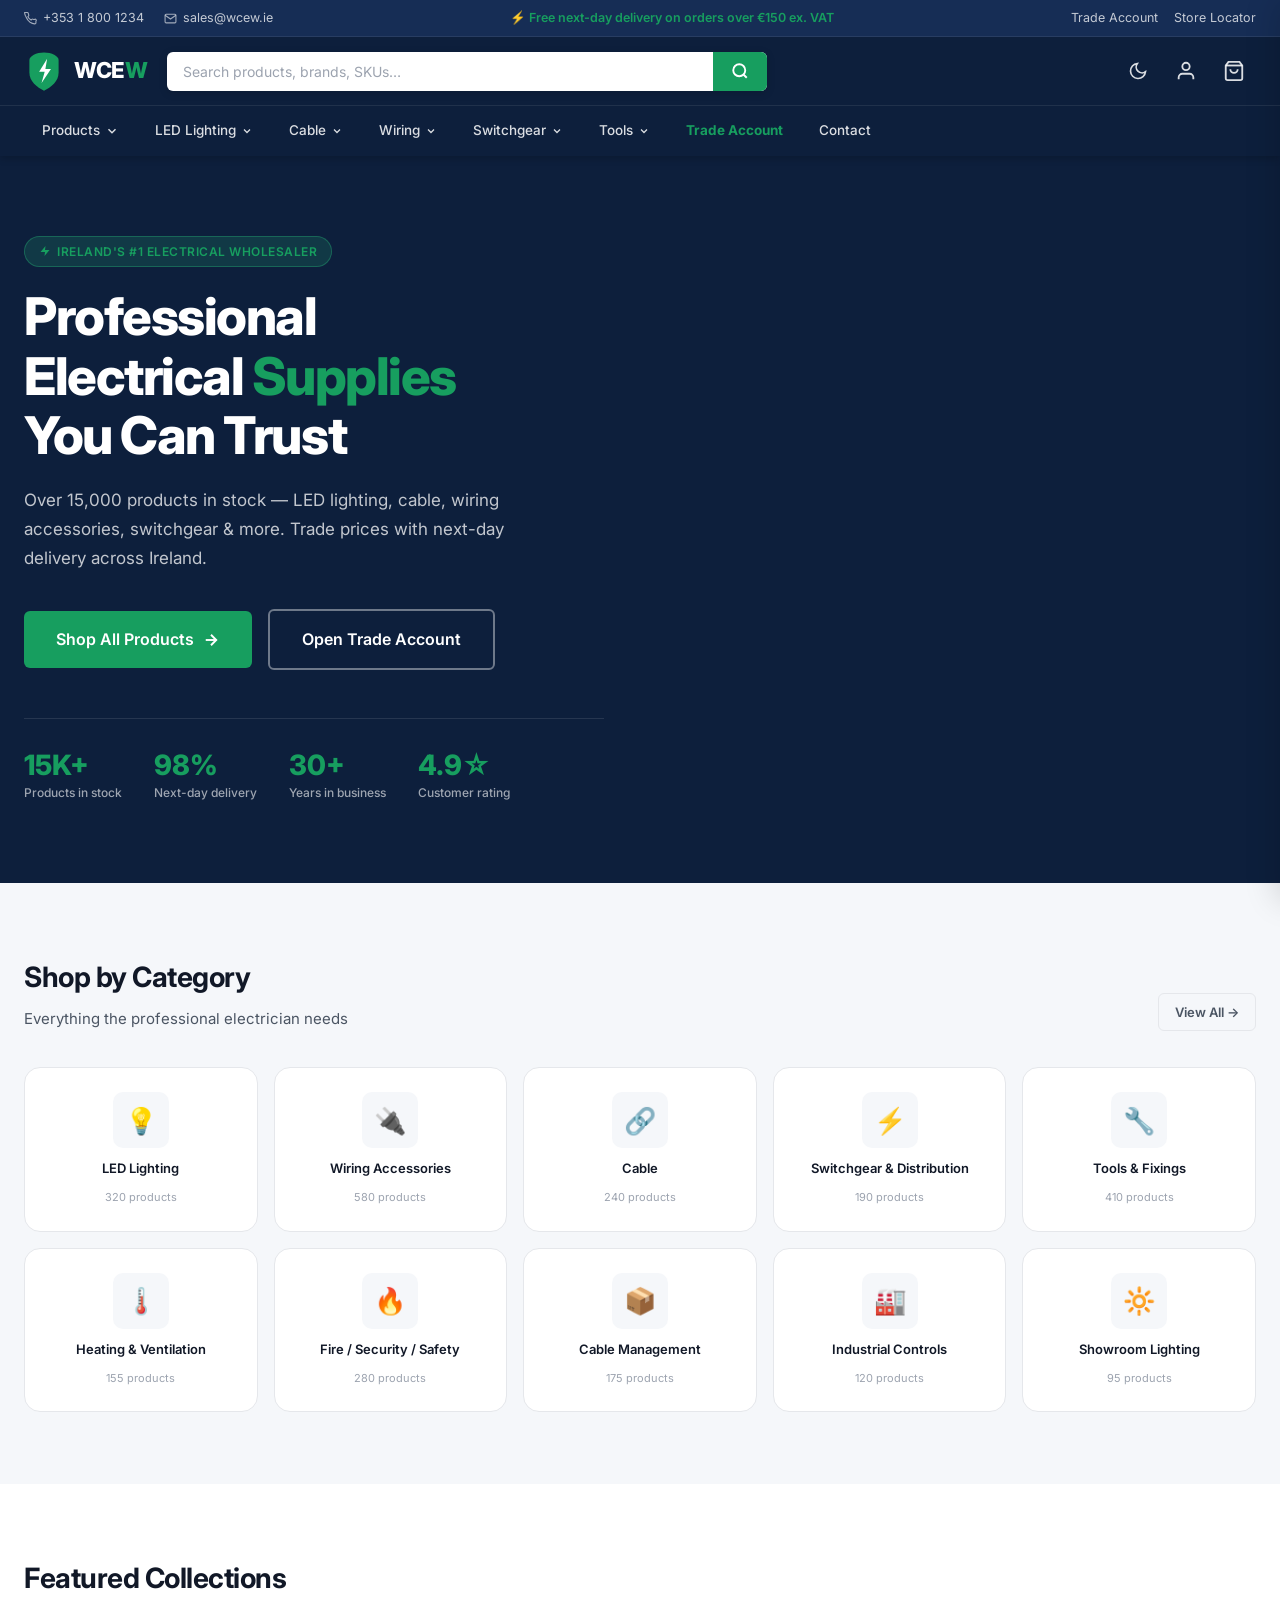
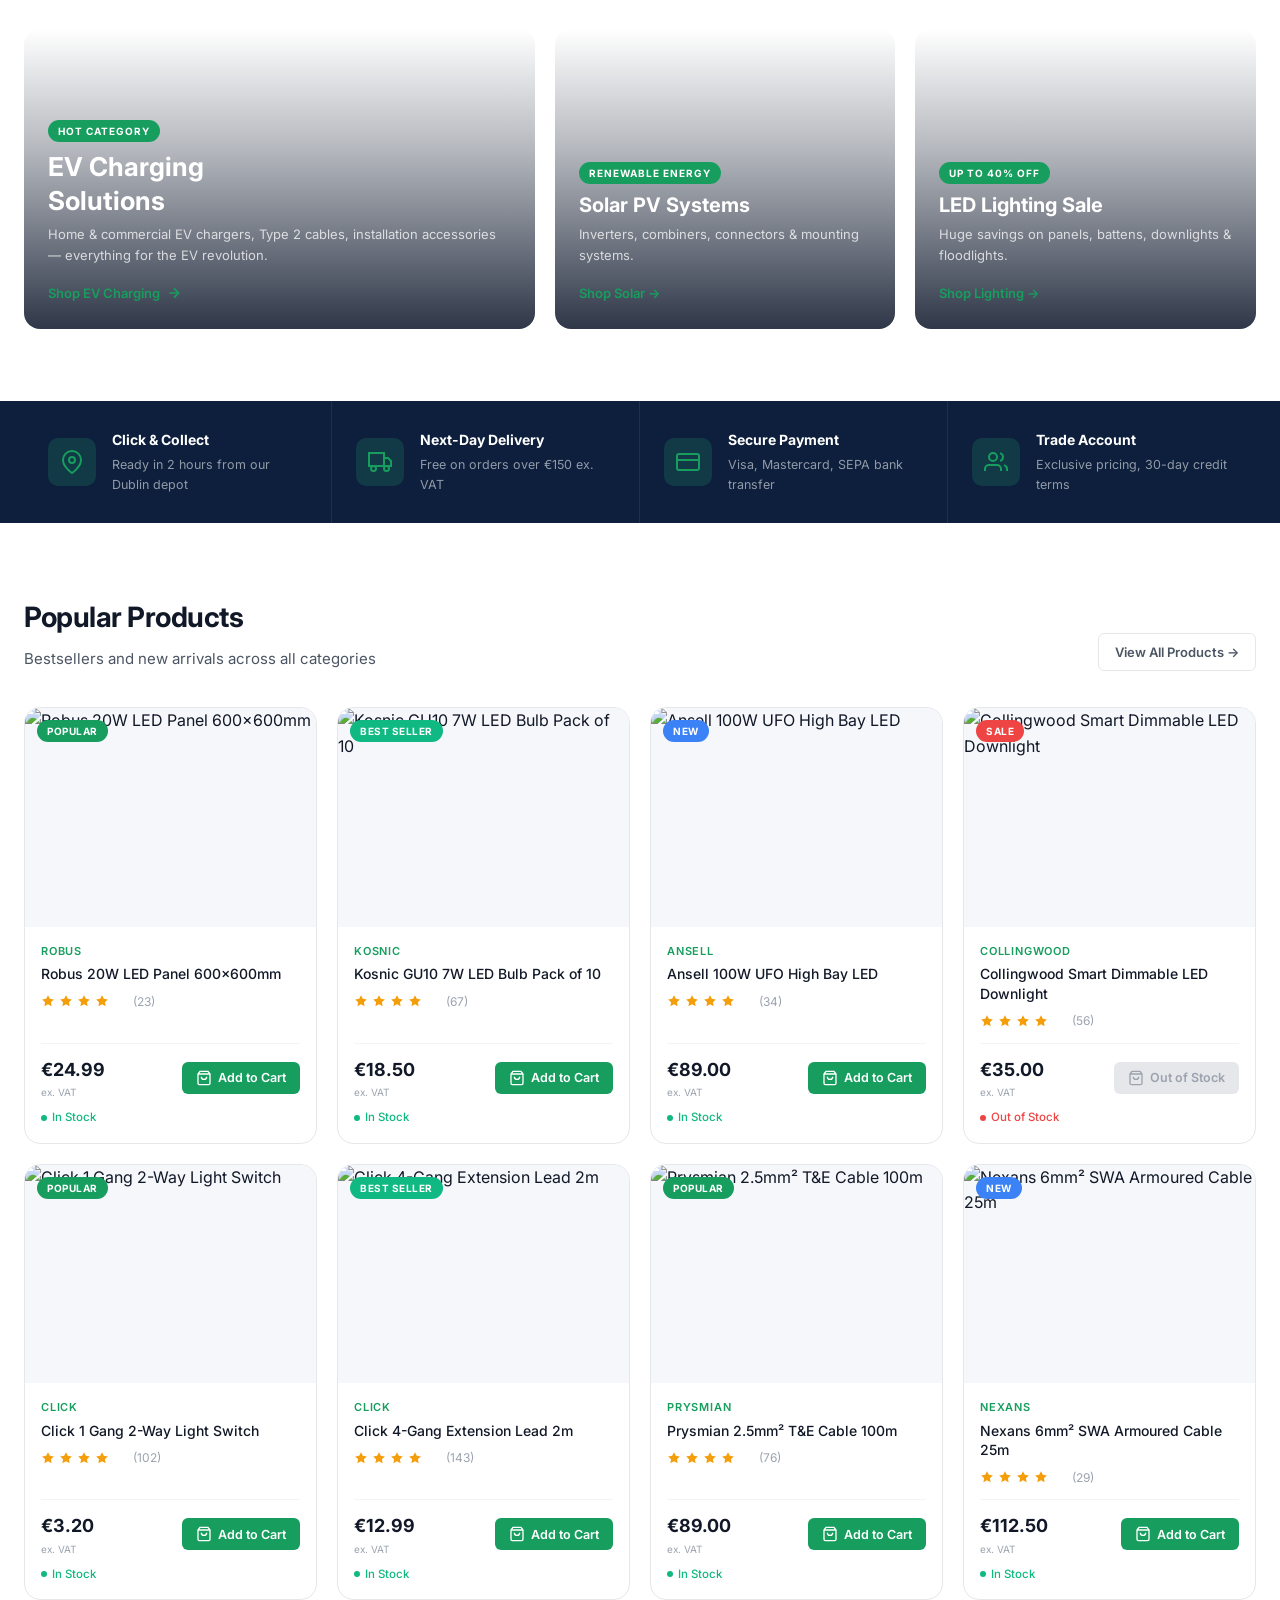
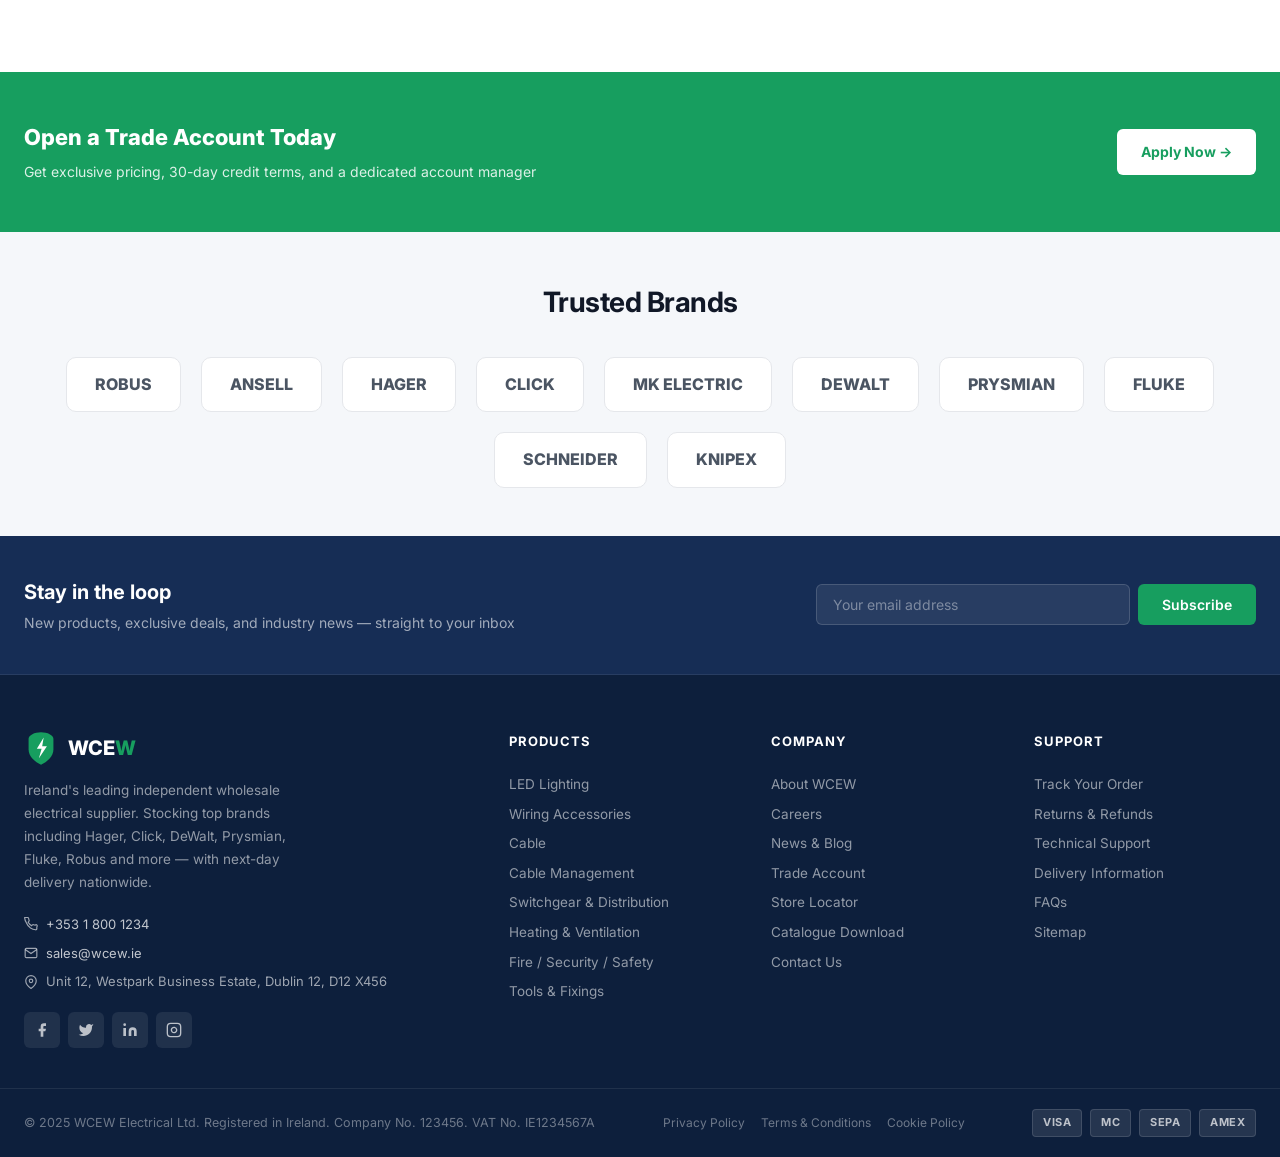
==== commit 59b54442: "Use SVG logo (no white bg) on index.html Replaces logo.jpg with favicon.svg on the main page so the " ====
--- a/index.html
+++ b/index.html
@@ -47,7 +47,7 @@
           <span class="burger-line"></span>
         </button>
         <a href="index.html" class="logo">
-          <img src="logo.jpg" class="logo-icon" alt="WCEW">
+          <img src="favicon.svg" class="logo-icon" alt="WCEW">
           <span class="logo-text">WCE<em>W</em></span>
         </a>
         <div class="search-wrapper">
@@ -228,7 +228,7 @@
 <nav id="mobile-nav" aria-label="Mobile navigation">
   <div class="mobile-nav-header">
     <a href="index.html" class="logo" style="font-size:18px">
-      <img src="logo.jpg" class="logo-icon" style="width:32px;height:32px" alt="WCEW">
+      <img src="favicon.svg" class="logo-icon" style="width:32px;height:32px" alt="WCEW">
       <span class="logo-text">WCE<em>W</em></span>
     </a>
     <button id="mobile-nav-close" class="mobile-nav-close" aria-label="Close menu">
@@ -560,7 +560,7 @@
       <div class="footer-grid">
         <div class="footer-brand">
           <div class="footer-logo">
-            <img src="logo.jpg" class="logo-icon" style="width:34px;height:34px" alt="WCEW">
+            <img src="favicon.svg" class="logo-icon" style="width:34px;height:34px" alt="WCEW">
             <span>WCE<em style="color:var(--accent);font-style:normal">W</em></span>
           </div>
           <p class="footer-desc">Ireland's leading independent wholesale electrical supplier. Stocking top brands including Hager, Click, DeWalt, Prysmian, Fluke, Robus and more — with next-day delivery nationwide.</p>
